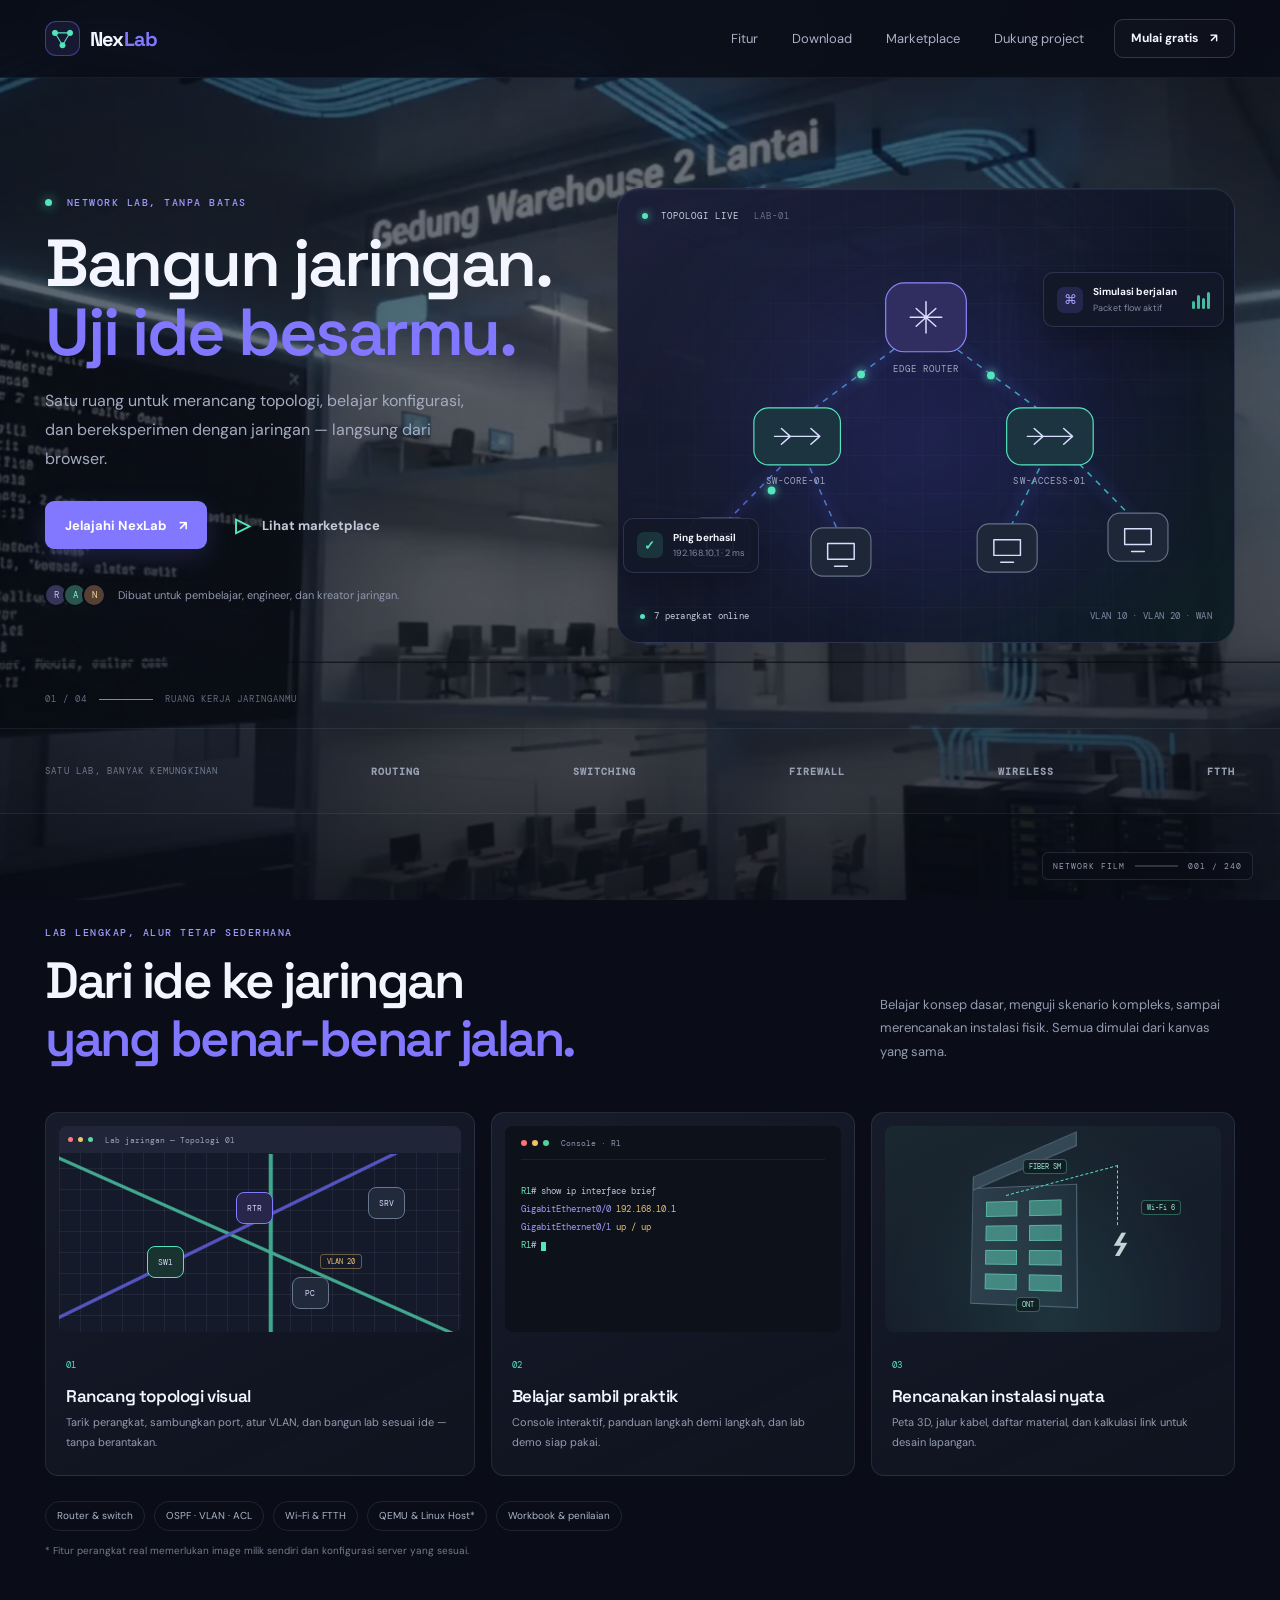
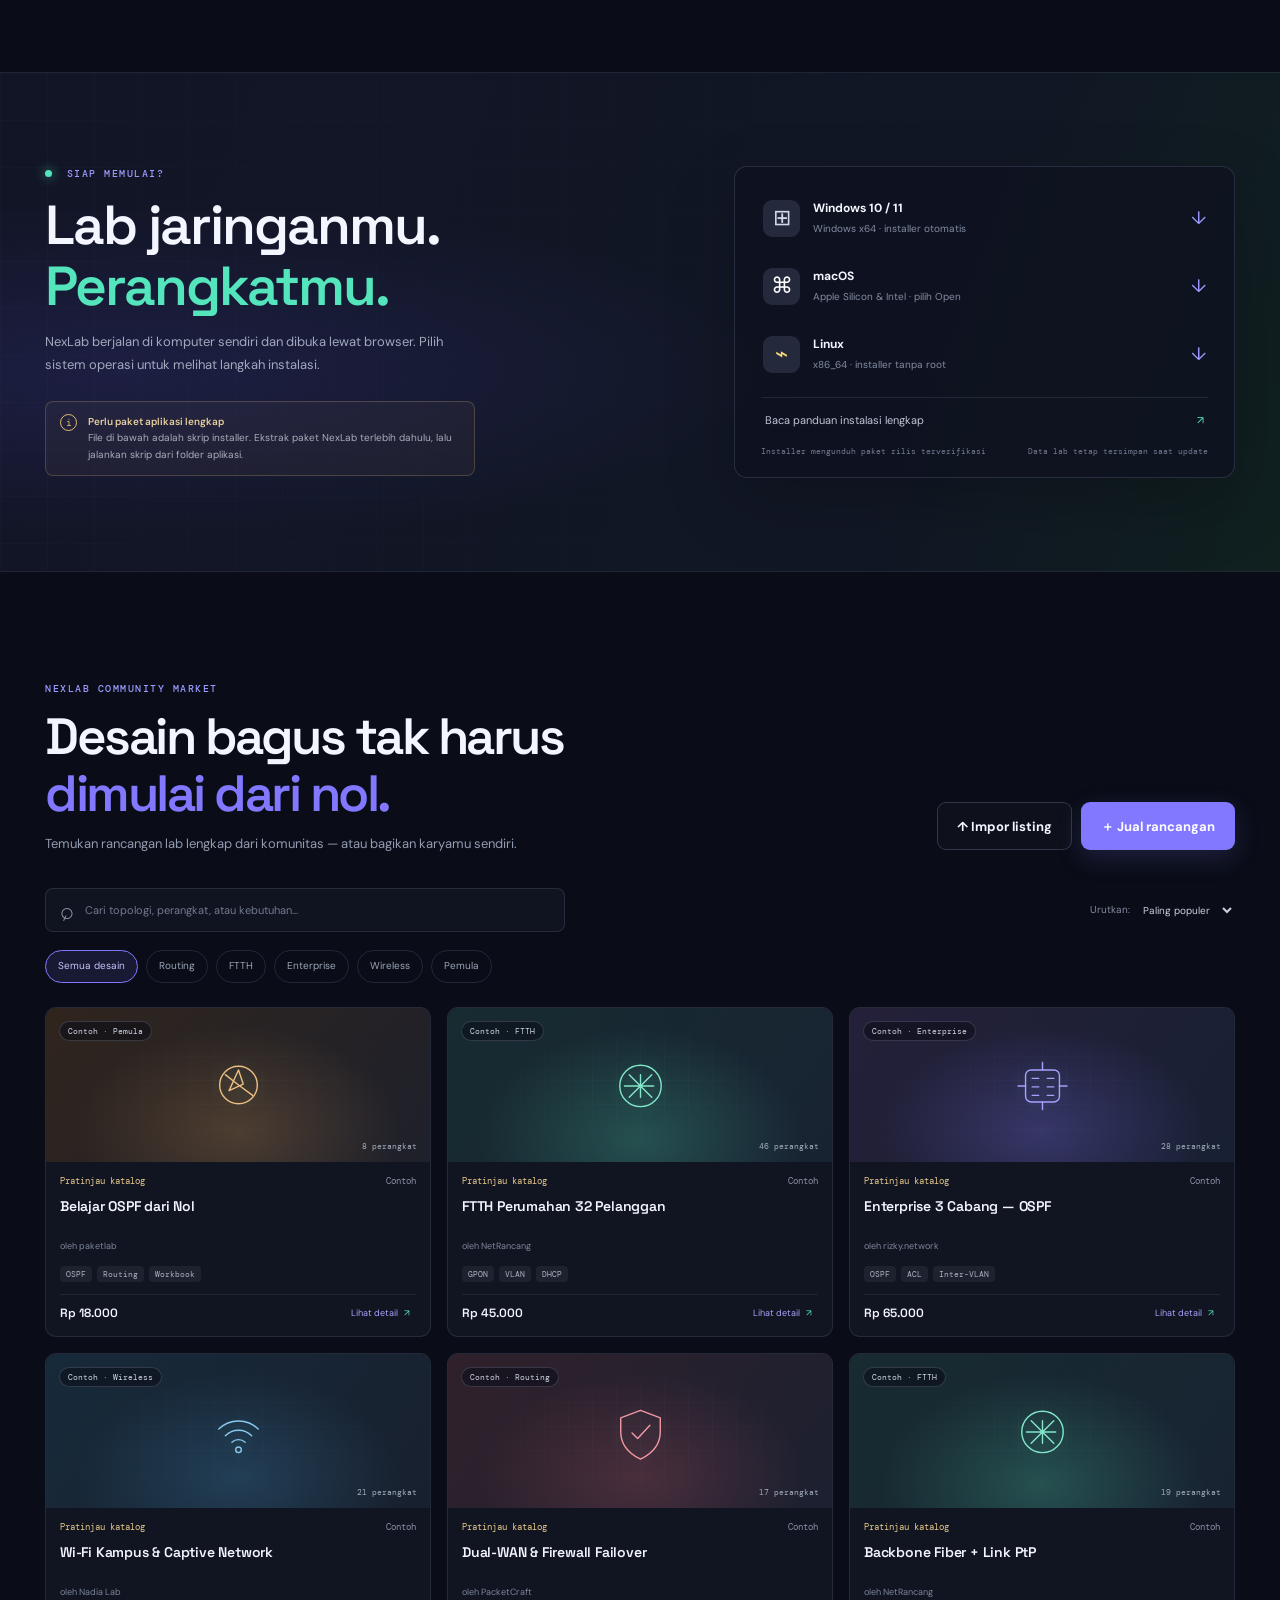
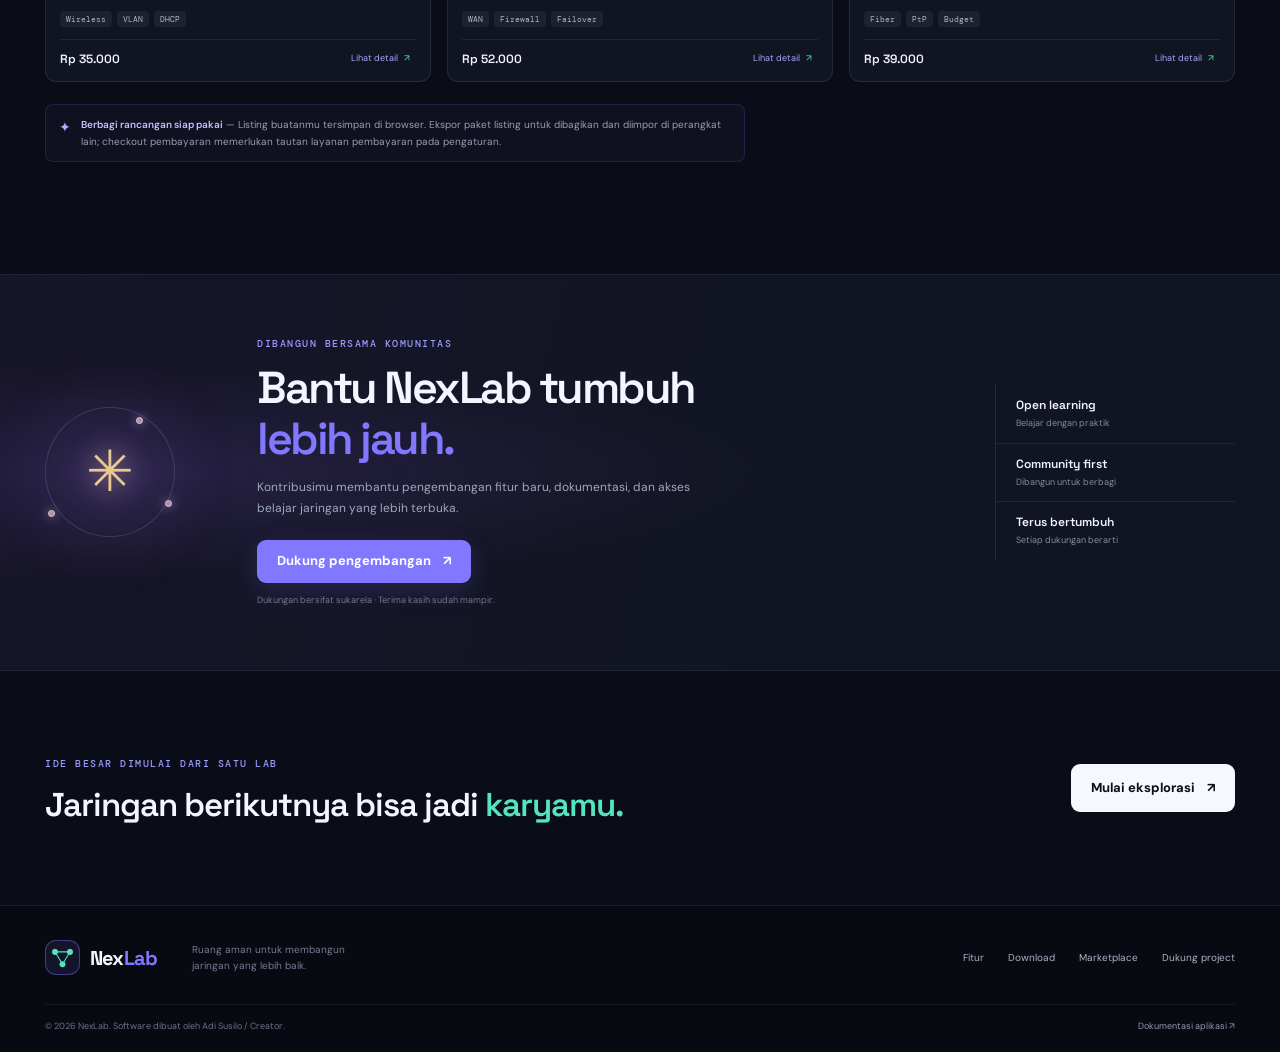
==== WebSite/index.html @ fd07cc20 "Add OS-specific installers and release workflows Co-authored-by: Copilot <223556219+Copilot@users.no" ====
<!doctype html>
<html lang="id">
<head>
  <meta charset="utf-8">
  <meta name="viewport" content="width=device-width, initial-scale=1">
  <meta name="theme-color" content="#0a0d17">
  <meta name="description" content="NexLab adalah lab jaringan interaktif untuk belajar, merancang topologi, dan menjalankan simulasi jaringan.">
  <meta name="author" content="Adi Susilo">
  <title>NexLab — Rancang. Simulasikan. Hubungkan.</title>
  <link rel="stylesheet" href="styles.css">
  <script src="config.js"></script>
  <script src="app.js" defer></script>
</head>
<body>
  <div class="cinematic-backdrop" aria-hidden="true">
    <img class="cinematic-frame is-current" src="bg/optimized/00001.webp" alt="" fetchpriority="high">
    <img class="cinematic-frame" alt="" loading="eager">
    <div class="cinematic-wash"></div>
  </div>
  <div class="cinematic-readout" aria-hidden="true"><span>NETWORK FILM</span><span class="cinematic-track"><i></i></span><span id="scene-counter">001 / 240</span></div>
  <header class="site-header">
    <a class="brand" href="#home" aria-label="NexLab beranda">
      <span class="brand-mark" aria-hidden="true"><svg viewBox="0 0 36 36"><path d="M8 10.5 28 10.5 18 27Z"/><circle cx="8" cy="10.5" r="3.5"/><circle cx="28" cy="10.5" r="3.5"/><circle cx="18" cy="27" r="3.5"/></svg></span>
      <span>Nex<span>Lab</span></span>
    </a>
    <button class="menu-toggle" type="button" aria-label="Buka navigasi" aria-expanded="false">☰</button>
    <nav class="main-nav" aria-label="Navigasi utama">
      <a href="#fitur">Fitur</a>
      <a href="#download">Download</a>
      <a href="#marketplace">Marketplace</a>
      <a href="#donasi">Dukung project</a>
    </nav>
    <a class="button button-small button-outline header-cta" href="#download">Mulai gratis <span aria-hidden="true">↗</span></a>
  </header>

  <main>
    <section class="hero section-wrap" id="home">
      <div class="hero-copy">
        <div class="eyebrow"><span class="status-dot"></span> NETWORK LAB, TANPA BATAS</div>
        <h1>Bangun jaringan.<br><span>Uji ide besarmu.</span></h1>
        <p class="hero-lede">Satu ruang untuk merancang topologi, belajar konfigurasi, dan bereksperimen dengan jaringan — langsung dari browser.</p>
        <div class="hero-actions">
          <a class="button button-primary" href="#download">Jelajahi NexLab <span aria-hidden="true">↗</span></a>
          <a class="button button-quiet" href="#marketplace"><span class="play-icon" aria-hidden="true">▷</span> Lihat marketplace</a>
        </div>
        <div class="hero-proof"><span class="avatar-stack"><i>R</i><i>A</i><i>N</i></span><span>Dibuat untuk pembelajar, engineer, dan kreator jaringan.</span></div>
      </div>
      <div class="hero-art" aria-label="Ilustrasi topologi jaringan NexLab">
        <div class="art-glow"></div>
        <div class="art-grid"></div>
        <div class="art-label"><span class="live-pulse"></span> TOPOLOGI LIVE <span>LAB-01</span></div>
        <svg class="network-art" viewBox="0 0 610 430" role="img" aria-label="Router terhubung ke switch dan beberapa perangkat">
          <defs>
            <linearGradient id="line" x1="0" x2="1"><stop stop-color="#6574ff"/><stop offset="1" stop-color="#37e6bd"/></linearGradient>
            <filter id="soft"><feGaussianBlur stdDeviation="7"/></filter>
          </defs>
          <path class="wire wire-glow" d="M292 118 174 205M318 119 431 202M174 235 95 315M182 242 219 325M431 232 387 321M444 232 520 309"/>
          <path class="wire" d="M292 118 174 205M318 119 431 202M174 235 95 315M182 242 219 325M431 232 387 321M444 232 520 309"/>
          <g class="node node-main" transform="translate(264 65)"><rect width="82" height="70" rx="19"/><path d="M25 35h32m-16-16v32m-10-25 20 18m0-18-20 18"/></g>
          <g class="node node-switch" transform="translate(130 192)"><rect width="88" height="58" rx="15"/><path d="M21 29h46m-39-8 9 8-9 8m30-16 9 8-9 8"/></g>
          <g class="node node-switch" transform="translate(387 192)"><rect width="88" height="58" rx="15"/><path d="M21 29h46m-39-8 9 8-9 8m30-16 9 8-9 8"/></g>
          <g class="node node-client" transform="translate(65 304)"><rect width="61" height="49" rx="12"/><path d="M17 16h27v16H17zm7 23h13"/></g>
          <g class="node node-client" transform="translate(188 314)"><rect width="61" height="49" rx="12"/><path d="M17 16h27v16H17zm7 23h13"/></g>
          <g class="node node-client" transform="translate(357 310)"><rect width="61" height="49" rx="12"/><path d="M17 16h27v16H17zm7 23h13"/></g>
          <g class="node node-client" transform="translate(490 299)"><rect width="61" height="49" rx="12"/><path d="M17 16h27v16H17zm7 23h13"/></g>
          <circle class="packet packet-a" cx="239" cy="158" r="4"/><circle class="packet packet-b" cx="371" cy="159" r="4"/><circle class="packet packet-c" cx="148" cy="276" r="4"/>
          <text x="305" y="156" text-anchor="middle" class="node-caption">EDGE ROUTER</text>
          <text x="173" y="269" text-anchor="middle" class="node-caption">SW-CORE-01</text>
          <text x="431" y="269" text-anchor="middle" class="node-caption">SW-ACCESS-01</text>
        </svg>
        <div class="art-bottom"><span><b class="green-dot"></b> 7 perangkat online</span><span>VLAN 10 · VLAN 20 · WAN</span></div>
        <div class="float-card float-card-top"><span class="float-icon">⌘</span><span><b>Simulasi berjalan</b><small>Packet flow aktif</small></span><span class="mini-bars"><i></i><i></i><i></i><i></i></span></div>
        <div class="float-card float-card-bottom"><span class="check-icon">✓</span><span><b>Ping berhasil</b><small>192.168.10.1 · 2 ms</small></span></div>
      </div>
      <div class="hero-footnote"><span>01 / 04</span><span class="footnote-line"></span><span>RUANG KERJA JARINGANMU</span></div>
    </section>

    <section class="trust-strip" aria-label="Kompatibilitas">
      <div class="section-wrap trust-inner"><span>SATU LAB, BANYAK KEMUNGKINAN</span><b>ROUTING</b><b>SWITCHING</b><b>FIREWALL</b><b>WIRELESS</b><b>FTTH</b></div>
    </section>

    <section class="features section-wrap section-pad" id="fitur">
      <div class="section-heading">
        <div><div class="eyebrow">LAB LENGKAP, ALUR TETAP SEDERHANA</div><h2>Dari ide ke jaringan<br><span>yang benar-benar jalan.</span></h2></div>
        <p>Belajar konsep dasar, menguji skenario kompleks, sampai merencanakan instalasi fisik. Semua dimulai dari kanvas yang sama.</p>
      </div>
      <div class="feature-grid">
        <article class="feature-card feature-card-large">
          <div class="feature-visual visual-canvas"><div class="canvas-toolbar"><i></i><i></i><i></i><span>Lab jaringan — Topologi 01</span></div><div class="canvas-lines"></div><div class="canvas-node cn-a">RTR</div><div class="canvas-node cn-b">SW1</div><div class="canvas-node cn-c">PC</div><div class="canvas-node cn-d">SRV</div><div class="canvas-note">VLAN 20</div></div>
          <div class="feature-copy"><span class="feature-number">01</span><h3>Rancang topologi visual</h3><p>Tarik perangkat, sambungkan port, atur VLAN, dan bangun lab sesuai ide — tanpa berantakan.</p></div>
        </article>
        <article class="feature-card">
          <div class="feature-visual visual-terminal"><div class="terminal-top"><span></span><span></span><span></span><b>Console · R1</b></div><code><i>R1</i># show ip interface brief<br><em>GigabitEthernet0/0</em> <strong>192.168.10.1</strong><br><em>GigabitEthernet0/1</em> <strong>up / up</strong><br><i>R1</i># <span class="cursor"></span></code></div>
          <div class="feature-copy"><span class="feature-number">02</span><h3>Belajar sambil praktik</h3><p>Console interaktif, panduan langkah demi langkah, dan lab demo siap pakai.</p></div>
        </article>
        <article class="feature-card">
          <div class="feature-visual visual-map"><div class="map-building"><i></i><i></i><i></i><i></i><i></i><i></i><i></i><i></i></div><div class="map-pole">⌁</div><div class="map-route"></div><span class="map-tag tag-fiber">FIBER SM</span><span class="map-tag tag-ap">Wi-Fi 6</span><span class="map-tag tag-ont">ONT</span></div>
          <div class="feature-copy"><span class="feature-number">03</span><h3>Rencanakan instalasi nyata</h3><p>Peta 3D, jalur kabel, daftar material, dan kalkulasi link untuk desain lapangan.</p></div>
        </article>
      </div>
      <div class="feature-tags"><span>Router &amp; switch</span><span>OSPF · VLAN · ACL</span><span>Wi-Fi &amp; FTTH</span><span>QEMU &amp; Linux Host*</span><span>Workbook &amp; penilaian</span></div>
      <p class="fine-print">* Fitur perangkat real memerlukan image milik sendiri dan konfigurasi server yang sesuai.</p>
    </section>

    <section class="download-section" id="download">
      <div class="section-wrap download-inner">
        <div class="download-copy"><div class="eyebrow"><span class="status-dot"></span> SIAP MEMULAI?</div><h2>Lab jaringanmu.<br><span>Perangkatmu.</span></h2><p>NexLab berjalan di komputer sendiri dan dibuka lewat browser. Pilih sistem operasi untuk melihat langkah instalasi.</p><div class="download-note"><span class="note-icon">i</span><span><b>Perlu paket aplikasi lengkap</b><br>File di bawah adalah skrip installer. Ekstrak paket NexLab terlebih dahulu, lalu jalankan skrip dari folder aplikasi.</span></div></div>
        <div class="download-options">
          <a class="download-option" data-download="windows" href="https://github.com/Mrx112/nexlab/releases/latest/download/NexLab-Setup-Windows.cmd"><span class="os-icon windows-icon">⊞</span><span class="os-text"><b>Windows 10 / 11</b><small>Windows x64 · installer otomatis</small></span><span class="download-arrow">↓</span></a>
          <a class="download-option" data-download="macos" href="https://github.com/Mrx112/nexlab/releases/latest/download/NexLab-Setup-macOS.command"><span class="os-icon apple-icon">⌘</span><span class="os-text"><b>macOS</b><small>Apple Silicon &amp; Intel · pilih Open</small></span><span class="download-arrow">↓</span></a>
          <a class="download-option" data-download="linux" href="https://github.com/Mrx112/nexlab/releases/latest/download/NexLab-Setup-Linux.sh"><span class="os-icon linux-icon">⌁</span><span class="os-text"><b>Linux</b><small>x86_64 · installer tanpa root</small></span><span class="download-arrow">↓</span></a>
          <a class="download-guide" href="../README.md" target="_blank" rel="noreferrer">Baca panduan instalasi lengkap <span>↗</span></a>
          <div class="download-meta"><span>Installer mengunduh paket rilis terverifikasi</span><span>Data lab tetap tersimpan saat update</span></div>
        </div>
      </div>
    </section>

    <section class="market-section section-wrap section-pad" id="marketplace">
      <div class="market-heading">
        <div><div class="eyebrow">NEXLAB COMMUNITY MARKET</div><h2>Desain bagus tak harus<br><span>dimulai dari nol.</span></h2><p>Temukan rancangan lab lengkap dari komunitas — atau bagikan karyamu sendiri.</p></div>
        <div class="market-actions"><button class="button button-outline" id="import-open" type="button">↑ Impor listing</button><button class="button button-primary" id="sell-open" type="button">＋ Jual rancangan</button><input id="import-listing" type="file" accept=".json,application/json" hidden></div>
      </div>
      <div class="market-tools">
        <label class="search-box"><span aria-hidden="true">⌕</span><input id="market-search" type="search" placeholder="Cari topologi, perangkat, atau kebutuhan..." aria-label="Cari rancangan"></label>
        <label class="sort-select"><span>Urutkan:</span><select id="market-sort" aria-label="Urutkan rancangan"><option value="popular">Paling populer</option><option value="price-low">Harga terendah</option><option value="price-high">Harga tertinggi</option><option value="newest">Terbaru</option></select></label>
      </div>
      <div class="category-list" role="group" aria-label="Filter kategori">
        <button class="category-chip active" data-category="Semua" type="button">Semua desain</button>
        <button class="category-chip" data-category="Routing" type="button">Routing</button>
        <button class="category-chip" data-category="FTTH" type="button">FTTH</button>
        <button class="category-chip" data-category="Enterprise" type="button">Enterprise</button>
        <button class="category-chip" data-category="Wireless" type="button">Wireless</button>
        <button class="category-chip" data-category="Pemula" type="button">Pemula</button>
      </div>
      <div class="market-grid" id="market-grid" aria-live="polite"></div>
      <div class="market-empty hidden" id="market-empty"><span>⌕</span><b>Belum ada rancangan yang cocok.</b><p>Coba kata kunci atau kategori lain.</p></div>
      <div class="market-disclaimer"><span>✦</span><span><b>Berbagi rancangan siap pakai</b> — Listing buatanmu tersimpan di browser. Ekspor paket listing untuk dibagikan dan diimpor di perangkat lain; checkout pembayaran memerlukan tautan layanan pembayaran pada pengaturan.</span></div>
    </section>

    <section class="donate-section" id="donasi">
      <div class="section-wrap donate-inner">
        <div class="donate-emblem" aria-hidden="true"><span>✳</span><i></i><i></i><i></i></div>
        <div class="donate-copy"><div class="eyebrow">DIBANGUN BERSAMA KOMUNITAS</div><h2>Bantu NexLab tumbuh<br><span>lebih jauh.</span></h2><p>Kontribusimu membantu pengembangan fitur baru, dokumentasi, dan akses belajar jaringan yang lebih terbuka.</p><button class="button button-primary" id="donate-button" type="button">Dukung pengembangan <span aria-hidden="true">↗</span></button><span class="donate-small">Dukungan bersifat sukarela · Terima kasih sudah mampir.</span></div>
        <div class="donate-stats"><div><b>Open learning</b><span>Belajar dengan praktik</span></div><div><b>Community first</b><span>Dibangun untuk berbagi</span></div><div><b>Terus bertumbuh</b><span>Setiap dukungan berarti</span></div></div>
      </div>
    </section>

    <section class="cta-strip section-wrap"><div><span class="eyebrow">IDE BESAR DIMULAI DARI SATU LAB</span><h2>Jaringan berikutnya bisa jadi <span>karyamu.</span></h2></div><a class="button button-light" href="#download">Mulai eksplorasi <span>↗</span></a></section>
  </main>

  <footer class="site-footer"><div class="section-wrap footer-main"><a class="brand" href="#home"><span class="brand-mark" aria-hidden="true"><svg viewBox="0 0 36 36"><path d="M8 10.5 28 10.5 18 27Z"/><circle cx="8" cy="10.5" r="3.5"/><circle cx="28" cy="10.5" r="3.5"/><circle cx="18" cy="27" r="3.5"/></svg></span><span>Nex<span>Lab</span></span></a><p>Ruang aman untuk membangun<br>jaringan yang lebih baik.</p><div class="footer-links"><a href="#fitur">Fitur</a><a href="#download">Download</a><a href="#marketplace">Marketplace</a><a href="#donasi">Dukung project</a></div></div><div class="section-wrap footer-bottom"><span>© <span id="year"></span> NexLab. Software dibuat oleh Adi Susilo / Creator.</span><a href="../README.md" target="_blank" rel="noreferrer">Dokumentasi aplikasi ↗</a></div></footer>

  <dialog class="detail-dialog" id="detail-dialog" aria-labelledby="detail-title"></dialog>
  <dialog class="sell-dialog" id="sell-dialog" aria-labelledby="sell-title">
    <form id="sell-form">
      <div class="dialog-heading"><div><div class="eyebrow">KREATOR MARKETPLACE</div><h2 id="sell-title">Bagikan rancanganmu.</h2></div><button class="dialog-close" type="button" data-close-dialog aria-label="Tutup">×</button></div>
      <p class="dialog-intro">Tambahkan berkas lab .nexlab.json, lalu simpan listing. Listing dan lampirannya tersimpan di browser ini, dan bisa dibagikan lewat tombol ekspor.</p>
      <label class="form-field">Nama rancangan<input name="title" required maxlength="70" placeholder="Contoh: Enterprise 3 cabang dengan OSPF"></label>
      <div class="form-row"><label class="form-field">Kategori<select name="category"><option>Routing</option><option>FTTH</option><option>Enterprise</option><option>Wireless</option><option>Pemula</option></select></label><label class="form-field">Harga (Rp)<input name="price" type="number" min="0" step="1000" value="25000" required></label></div>
      <label class="form-field">Deskripsi singkat<textarea name="description" rows="3" maxlength="220" required placeholder="Apa yang dipelajari dari rancangan ini?"></textarea></label>
      <label class="form-field">File rancangan .nexlab.json<input name="design" type="file" accept=".json,application/json" required></label>
      <div class="form-message" id="sell-message" role="status"></div>
      <div class="dialog-actions"><button class="button button-quiet" type="button" data-close-dialog>Batal</button><button class="button button-primary" type="submit">Simpan pratinjau</button></div>
    </form>
  </dialog>
  <div class="toast" id="toast" role="status" aria-live="polite"></div>
</body>
</html>
---- WebSite/styles.css ----
@import url('https://fonts.googleapis.com/css2?family=DM+Mono:wght@400;500&family=DM+Sans:wght@400;500;600;700&family=Space+Grotesk:wght@400;500;600;700&display=swap');

:root {
  color-scheme: dark;
  --bg: #0a0d17;
  --surface: #111522;
  --surface-raised: #171c2b;
  --text: #f3f5ff;
  --muted: #939bb1;
  --subtle: #69728a;
  --line: rgba(195, 205, 255, .11);
  --violet: #8178ff;
  --mint: #55e5bd;
  --font: 'DM Sans', 'Segoe UI', sans-serif;
  --display: 'Space Grotesk', 'Segoe UI', sans-serif;
  --mono: 'DM Mono', Consolas, monospace;
}

* { box-sizing: border-box; }
html { scroll-behavior: smooth; scroll-padding-top: 85px; }
body { margin: 0; min-width: 320px; background: var(--bg); color: var(--text); font-family: var(--font); font-size: 15px; line-height: 1.65; -webkit-font-smoothing: antialiased; }
button, input, select, textarea { font: inherit; }
button, a { -webkit-tap-highlight-color: transparent; }
a { color: inherit; text-decoration: none; }
button { color: inherit; }
.hidden { display: none !important; }
.cinematic-backdrop { position: fixed; z-index: 0; inset: 0; overflow: hidden; pointer-events: none; background: var(--bg); }
.cinematic-frame { position: absolute; inset: -5%; width: 110%; height: 110%; object-fit: cover; object-position: center; filter: saturate(.9) brightness(.82); opacity: 0; transform: scale(1.035); transition: opacity .55s ease, transform 2.2s ease; }
.cinematic-frame.is-current { opacity: .72; transform: translate3d(0,var(--scene-y,0),0) scale(var(--scene-zoom,1.085)); }
.cinematic-wash { position: absolute; inset: 0; background: linear-gradient(180deg,rgba(8,10,19,.32),rgba(8,10,19,.12) 35%,rgba(8,10,19,.33) 75%,rgba(8,10,19,.74)),linear-gradient(90deg,rgba(8,10,19,.21),transparent 58%,rgba(8,10,19,.1)); }
body > main, body > footer { position: relative; z-index: 1; }
.cinematic-readout { position: fixed; z-index: 22; right: 27px; bottom: 20px; display: flex; align-items: center; gap: 10px; padding: 8px 10px; border: 1px solid rgba(208,215,255,.13); border-radius: 6px; background: rgba(11,14,24,.55); color: rgba(212,218,237,.7); font: 8px var(--mono); letter-spacing: 1px; pointer-events: none; backdrop-filter: blur(8px); }
.cinematic-track { width: 43px; height: 2px; overflow: hidden; background: rgba(212,218,237,.2); }
.cinematic-track i { display: block; width: 0; height: 100%; background: var(--mint); transition: width .2s linear; }
.section-wrap { width: min(1190px, calc(100% - 64px)); margin-inline: auto; }
.section-pad { padding-block: 112px; }
.site-header { height: 78px; padding-inline: max(32px, calc((100% - 1190px) / 2)); display: flex; align-items: center; justify-content: space-between; gap: 30px; border-bottom: 1px solid rgba(195,205,255,.07); position: sticky; top: 0; z-index: 20; background: rgba(10,13,23,.88); backdrop-filter: blur(18px); }
.brand { display: inline-flex; align-items: center; gap: 10px; font: 700 20px var(--display); letter-spacing: -.8px; flex: 0 0 auto; }
.brand > span:last-child > span { color: var(--violet); }
.brand-mark { width: 35px; height: 35px; display: grid; place-items: center; border: 1px solid rgba(129,120,255,.4); border-radius: 11px; background: rgba(129,120,255,.1); }
.brand-mark svg { width: 27px; height: 27px; fill: var(--mint); stroke: var(--mint); stroke-width: 1.2; }
.brand-mark svg path { fill: none; stroke: var(--mint); stroke-width: 1.4; }
.main-nav { display: flex; align-items: center; gap: 34px; margin-left: auto; }
.main-nav a, .footer-links a { color: #aab1c5; font-size: 13px; transition: color .2s ease; }
.main-nav a:hover, .footer-links a:hover { color: var(--text); }
.button { border: 1px solid transparent; border-radius: 9px; display: inline-flex; align-items: center; justify-content: center; gap: 12px; min-height: 48px; padding: 0 19px; font-size: 13px; font-weight: 700; cursor: pointer; transition: transform .2s ease, background .2s ease, border-color .2s ease; }
.button:hover { transform: translateY(-2px); }
.button-primary { background: var(--violet); color: #fff; box-shadow: 0 8px 26px rgba(129,120,255,.18); }
.button-primary:hover { background: #928aff; }
.button-outline { border-color: rgba(192,200,255,.2); background: rgba(255,255,255,.02); }
.button-outline:hover { background: rgba(255,255,255,.07); border-color: rgba(192,200,255,.38); }
.button-small { min-height: 39px; padding-inline: 16px; font-size: 12px; }
.button-quiet { background: transparent; color: #c3c9d8; }
.button-quiet:hover { background: rgba(255,255,255,.06); }
.button-light { color: #0b0d17; background: #f6f7ff; }
.button-light:hover { background: #dfe1ff; }
.market-actions { display: flex; align-items: center; gap: 9px; flex: 0 0 auto; }
.menu-toggle { display: none; border: 1px solid var(--line); background: transparent; border-radius: 8px; width: 40px; height: 40px; font-size: 20px; }
.hero { position: relative; min-height: 650px; display: grid; grid-template-columns: .92fr 1.08fr; align-items: center; gap: 45px; padding-block: 80px 55px; }
.hero-copy { position: relative; z-index: 2; padding-bottom: 28px; }
.eyebrow { color: #9c9bff; font: 500 10px var(--mono); letter-spacing: 1.5px; }
.status-dot, .green-dot { display: inline-block; width: 7px; height: 7px; border-radius: 50%; background: var(--mint); margin-right: 7px; box-shadow: 0 0 11px rgba(85,229,189,.75); }
h1, h2, h3, p { margin-top: 0; }
h1, h2 { font-family: var(--display); letter-spacing: -2.5px; }
.hero h1 { margin: 20px 0 20px; font-size: clamp(46px, 5.2vw, 71px); line-height: 1.04; font-weight: 600; }
.hero h1 span, .section-heading h2 span, .market-heading h2 span, .donate-copy h2 span { color: var(--violet); }
.hero-lede { max-width: 430px; margin-bottom: 28px; color: #a5acc0; font-size: 16px; line-height: 1.8; }
.hero-actions { display: flex; align-items: center; flex-wrap: wrap; gap: 8px; }
.play-icon { color: var(--mint); font-size: 20px; }
.hero-proof { display: flex; gap: 12px; align-items: center; margin-top: 34px; color: #8f97ad; font-size: 11px; }
.avatar-stack { display: flex; padding-left: 4px; }
.avatar-stack i { display: grid; place-items: center; width: 24px; height: 24px; margin-left: -5px; border: 2px solid var(--bg); border-radius: 50%; background: #363457; color: #c4c0ff; font: normal 9px var(--mono); }
.avatar-stack i:nth-child(2) { background: #28564e; color: #8ff3d8; }
.avatar-stack i:nth-child(3) { background: #544133; color: #f9d198; }
.hero-art { min-height: 455px; overflow: hidden; position: relative; display: flex; align-items: center; justify-content: center; border: 1px solid rgba(173,180,255,.14); border-radius: 22px; background: linear-gradient(140deg, rgba(28,31,57,.95), rgba(15,21,34,.97) 64%, rgba(12,28,33,.93)); box-shadow: 0 40px 100px rgba(0,0,0,.24), inset 0 1px 0 rgba(255,255,255,.045); }
.art-glow { position: absolute; width: 350px; height: 300px; left: 23%; top: 23%; border-radius: 50%; background: rgba(88,86,255,.2); filter: blur(85px); }
.art-grid { position: absolute; inset: 0; opacity: .21; background-image: linear-gradient(rgba(147,154,200,.17) 1px, transparent 1px), linear-gradient(90deg, rgba(147,154,200,.17) 1px, transparent 1px); background-size: 38px 38px; mask-image: linear-gradient(110deg, transparent, #000 35%, #000 74%, transparent); }
.network-art { width: 100%; max-width: 600px; position: relative; z-index: 1; margin-top: 29px; overflow: visible; }
.wire { fill: none; stroke: url(#line); stroke-width: 1.5; stroke-dasharray: 6 6; opacity: .8; }
.wire-glow { stroke: #696eff; stroke-width: 7; opacity: .3; filter: url(#soft); }
.node rect { stroke-width: 1.2; }
.node-main rect { fill: #302d60; stroke: #8e87ff; }
.node-switch rect { fill: #1c3440; stroke: #55e5bd; }
.node-client rect { fill: #1d2738; stroke: #657187; }
.node path { fill: none; stroke: #d9deff; stroke-width: 1.5; stroke-linecap: round; stroke-linejoin: round; }
.node-caption { fill: #a1a8c0; font: 9px var(--mono); letter-spacing: 1.1px; }
.packet { fill: var(--mint); filter: drop-shadow(0 0 5px var(--mint)); }
.packet-a { animation: packet 3s linear infinite; }
.packet-b { animation: packet 3.8s linear infinite reverse; }
.packet-c { animation: packet 4.4s linear infinite; }
.art-label { position: absolute; top: 21px; left: 24px; z-index: 2; color: #cdd2e3; font: 9px var(--mono); letter-spacing: 1px; }
.art-label > span:last-child { margin-left: 9px; color: #69728a; }
.live-pulse { display: inline-block; width: 6px; height: 6px; margin-right: 7px; border-radius: 50%; background: var(--mint); box-shadow: 0 0 9px var(--mint); }
.art-bottom { position: absolute; z-index: 2; right: 22px; bottom: 20px; left: 22px; display: flex; justify-content: space-between; gap: 12px; color: #7e8ba0; font: 9px var(--mono); letter-spacing: .3px; }
.art-bottom > span:first-child { color: #c3ccda; }
.green-dot { width: 5px; height: 5px; margin-right: 4px; }
.float-card { position: absolute; z-index: 3; display: flex; align-items: center; gap: 10px; padding: 11px 13px; border: 1px solid rgba(180,190,255,.16); border-radius: 10px; background: rgba(20,25,42,.95); box-shadow: 0 12px 30px rgba(0,0,0,.25); }
.float-card b, .float-card small { display: block; }
.float-card b { font-size: 10px; }
.float-card small { color: #818ba1; font-size: 9px; }
.float-card-top { top: 83px; right: 10px; }
.float-card-bottom { bottom: 69px; left: 5px; }
.float-icon, .check-icon { display: grid; place-items: center; width: 26px; height: 26px; border-radius: 7px; background: rgba(129,120,255,.16); color: #aaa5ff; font: 13px var(--mono); }
.check-icon { background: rgba(85,229,189,.13); color: var(--mint); font-weight: 700; }
.mini-bars { display: flex; gap: 2px; align-items: end; height: 18px; margin-left: 5px; }
.mini-bars i { width: 3px; height: 8px; border-radius: 2px; background: var(--mint); opacity: .8; }
.mini-bars i:nth-child(2) { height: 14px; }.mini-bars i:nth-child(3) { height: 11px; }.mini-bars i:nth-child(4) { height: 17px; }
.hero-footnote { position: absolute; bottom: 23px; left: 0; display: flex; align-items: center; gap: 12px; color: #636b80; font: 9px var(--mono); letter-spacing: 1px; }
.footnote-line { display: inline-block; width: 54px; height: 1px; background: var(--violet); }
.trust-strip { border-block: 1px solid rgba(195,205,255,.08); background: rgba(255,255,255,.013); }
.trust-inner { min-height: 84px; display: flex; justify-content: space-between; align-items: center; gap: 25px; }
.trust-inner > span { color: #727b91; font: 9px var(--mono); letter-spacing: 1.2px; }
.trust-inner b { color: #9aa2b6; font: 600 10px var(--mono); letter-spacing: 1px; }
.section-heading { display: flex; align-items: end; justify-content: space-between; gap: 50px; margin-bottom: 45px; }
.section-heading h2, .market-heading h2, .donate-copy h2 { margin: 13px 0 0; font-size: clamp(35px, 4vw, 51px); line-height: 1.13; font-weight: 600; }
.section-heading > p { max-width: 355px; margin: 0 0 4px; color: var(--muted); font-size: 13px; line-height: 1.8; }
.feature-grid { display: grid; grid-template-columns: 1.18fr 1fr 1fr; gap: 16px; }
.feature-card { overflow: hidden; border: 1px solid var(--line); border-radius: 13px; background: linear-gradient(155deg, rgba(24,29,44,.95), rgba(16,20,32,.92)); transition: transform .2s ease, border-color .2s ease; }
.feature-card:hover { transform: translateY(-4px); border-color: rgba(129,120,255,.36); }
.feature-visual { position: relative; height: 206px; margin: 13px 13px 0; overflow: hidden; border-radius: 8px; }
.visual-canvas { background: #141a29; background-image: linear-gradient(rgba(143,151,192,.1) 1px, transparent 1px), linear-gradient(90deg, rgba(143,151,192,.1) 1px, transparent 1px); background-size: 21px 21px; }
.canvas-toolbar { position: absolute; inset: 0 0 auto; height: 27px; display: flex; align-items: center; gap: 5px; padding: 0 9px; background: #202638; color: #9ba4b9; font: 8px var(--mono); }
.canvas-toolbar i { width: 5px; height: 5px; border-radius: 50%; background: #fb797c; }.canvas-toolbar i:nth-child(2) { background: #e9c769; }.canvas-toolbar i:nth-child(3) { background: #5cd4a6; }
.canvas-toolbar span { margin-left: 7px; }
.canvas-lines { position: absolute; inset: 28px 0 0; background: linear-gradient(154deg, transparent 43%, #716dff 43.4%, #716dff 44%, transparent 44.4%), linear-gradient(24deg, transparent 48%, #55e5bd 48.4%, #55e5bd 49%, transparent 49.4%), linear-gradient(90deg, transparent 52%, #55e5bd 52.4%, #55e5bd 53%, transparent 53.4%); opacity: .7; }
.canvas-node { position: absolute; display: grid; place-items: center; width: 37px; height: 32px; border: 1px solid #827cff; border-radius: 8px; background: #29264b; color: #d9d7ff; font: 8px var(--mono); }
.cn-a { top: 66px; left: 44%; }.cn-b { top: 120px; left: 22%; border-color: #55e5bd; background: #183330; }.cn-c { top: 151px; left: 58%; border-color: #68768e; background: #212a3b; }.cn-d { top: 61px; left: 77%; border-color: #68768e; background: #212a3b; }
.canvas-note { position: absolute; top: 128px; left: 65%; padding: 2px 6px; border: 1px solid rgba(239,192,109,.4); border-radius: 3px; color: #eec275; font: 7px var(--mono); }
.feature-copy { position: relative; padding: 19px 20px 22px; }
.feature-number { color: var(--mint); font: 9px var(--mono); }
.feature-copy h3 { margin: 9px 0 6px; font: 600 17px var(--display); letter-spacing: -.4px; }
.feature-copy p { margin: 0; color: #939bb0; font-size: 11px; line-height: 1.8; }
.visual-terminal { background: #0d111a; padding: 0 16px; }
.terminal-top { display: flex; align-items: center; gap: 5px; height: 34px; border-bottom: 1px solid rgba(255,255,255,.07); }
.terminal-top > span { width: 6px; height: 6px; border-radius: 50%; background: #ff7178; }.terminal-top > span:nth-child(2) { background: #efc267; }.terminal-top > span:nth-child(3) { background: #55d19e; }.terminal-top b { margin-left: 7px; color: #8c96ac; font: 8px var(--mono); }
.visual-terminal code { display: block; padding-top: 22px; color: #bac3d4; font: 9px/2 var(--mono); }
.visual-terminal code i { color: #6fe0b4; font-style: normal; }.visual-terminal code em { color: #a29aff; font-style: normal; }.visual-terminal code strong { color: #e3c078; font-weight: 400; }.cursor { display: inline-block; width: 5px; height: 9px; background: var(--mint); vertical-align: middle; animation: blink 1s steps(2) infinite; }
.visual-map { background: radial-gradient(ellipse at 50% 90%, rgba(63,147,131,.2), transparent 70%), linear-gradient(155deg, #1a2830, #151c2a 65%); }
.map-building { position: absolute; left: 25%; bottom: 27px; width: 107px; height: 120px; display: grid; grid-template-columns: 1fr 1fr; gap: 9px 12px; padding: 14px; transform: perspective(200px) rotateY(-8deg) rotateX(3deg); border: 1px solid rgba(158,183,204,.35); background: linear-gradient(90deg, rgba(116,142,163,.22), rgba(66,91,112,.16)); }
.map-building:before { content: ''; position: absolute; top: -13px; left: -1px; right: -1px; height: 13px; transform: skewY(-21deg); transform-origin: bottom left; background: #344755; border: 1px solid rgba(158,183,204,.32); }
.map-building i { background: rgba(99,222,193,.47); border: 1px solid rgba(133,248,213,.38); }
.map-pole { position: absolute; right: 25%; bottom: 48px; color: #c6d3d4; font-size: 48px; transform: rotate(90deg); }
.map-route { position: absolute; top: 54px; left: 36%; width: 112px; height: 60px; border-top: 1px dashed #55e5bd; border-right: 1px dashed #55e5bd; transform: skewY(-15deg); }
.map-tag { position: absolute; padding: 2px 5px; border: 1px solid rgba(111,225,199,.34); border-radius: 4px; background: rgba(16,31,35,.9); color: #a1e9d7; font: 7px var(--mono); }
.tag-fiber { top: 33px; left: 41%; }.tag-ap { top: 74px; right: 12%; }.tag-ont { bottom: 20px; left: 39%; }
.feature-tags { display: flex; flex-wrap: wrap; gap: 9px; margin-top: 25px; }
.feature-tags span { padding: 6px 11px; border: 1px solid rgba(190,199,255,.12); border-radius: 30px; color: #abb3c6; font-size: 10px; }
.fine-print { margin: 12px 0 0; color: #717a8f; font-size: 10px; }
.download-section { position: relative; overflow: hidden; border-block: 1px solid rgba(195,205,255,.08); background: radial-gradient(ellipse at 10% 60%, rgba(75,70,190,.19), transparent 40%), linear-gradient(110deg,#121526,#111725 70%,#10201f); }
.download-section:after { content: ''; position: absolute; inset: 0; pointer-events: none; opacity: .12; background-image: linear-gradient(rgba(147,154,200,.2) 1px, transparent 1px), linear-gradient(90deg, rgba(147,154,200,.2) 1px, transparent 1px); background-size: 47px 47px; mask-image: linear-gradient(90deg,#000,transparent 90%); }
.download-inner { position: relative; z-index: 1; display: grid; grid-template-columns: 1fr .85fr; gap: 100px; align-items: center; padding-block: 93px; }
.download-copy h2 { margin: 15px 0 14px; font: 600 clamp(38px, 4.5vw, 55px)/1.1 var(--display); letter-spacing: -2px; }
.download-copy h2 span { color: var(--mint); }
.download-copy > p { max-width: 400px; margin-bottom: 24px; color: #a0a9bd; font-size: 13px; line-height: 1.8; }
.download-note { max-width: 430px; display: flex; gap: 11px; padding: 12px 14px; border: 1px solid rgba(255,211,129,.2); border-radius: 8px; background: rgba(255,211,129,.045); color: #a9adba; font-size: 10px; line-height: 1.65; }
.download-note b { color: #e7d09e; font-weight: 600; }
.note-icon { flex: 0 0 17px; display: grid; place-items: center; width: 17px; height: 17px; border: 1px solid #e3bd70; border-radius: 50%; color: #e3bd70; font: 10px var(--mono); }
.download-options { padding: 18px; border: 1px solid rgba(195,205,255,.14); border-radius: 13px; background: rgba(14,18,31,.75); box-shadow: 0 24px 70px rgba(0,0,0,.2); }
.download-option { min-height: 68px; display: flex; align-items: center; gap: 13px; padding: 10px; border-radius: 8px; transition: background .2s ease; }
.download-option:hover { background: rgba(255,255,255,.06); }
.os-icon { display: grid; place-items: center; width: 37px; height: 37px; border-radius: 9px; background: #242a3c; color: #d3d8ee; font-size: 22px; }
.apple-icon { color: #fff; }.linux-icon { color: #ffd879; }
.os-text { flex: 1; }.os-text b, .os-text small { display: block; }.os-text b { font-size: 12px; }.os-text small { margin-top: 2px; color: #838ca1; font-size: 10px; }
.download-arrow { color: #9d99ff; font-size: 18px; }
.download-guide { display: flex; justify-content: space-between; margin: 8px 8px 0; padding: 13px 4px 5px; border-top: 1px solid var(--line); color: #c0c6d7; font-size: 11px; }
.download-guide span { color: var(--mint); }
.download-meta { display: flex; justify-content: space-between; gap: 10px; padding: 12px 8px 3px; color: #737d92; font: 8px var(--mono); }
.market-section { padding-top: 110px; padding-bottom: 112px; }
.market-heading { display: flex; align-items: end; justify-content: space-between; gap: 30px; margin-bottom: 34px; }
.market-heading h2 { margin-bottom: 10px; }
.market-heading > div > p { margin: 0; color: var(--muted); font-size: 13px; }
.market-heading > .market-actions { margin-bottom: 4px; }
.market-tools { display: flex; align-items: center; justify-content: space-between; gap: 20px; }
.search-box { flex: 1; max-width: 520px; height: 44px; display: flex; align-items: center; gap: 10px; padding: 0 13px; border: 1px solid rgba(195,205,255,.13); border-radius: 8px; background: #101420; color: #8c95aa; }
.search-box > span { font-size: 24px; transform: rotate(-20deg); }
.search-box input { width: 100%; border: 0; outline: 0; background: transparent; color: var(--text); font-size: 11px; }
.search-box input::placeholder { color: #717a8f; }
.sort-select { display: flex; align-items: center; gap: 9px; color: #828ba0; font-size: 10px; }
.sort-select select { max-width: 155px; border: 0; outline: 0; background: var(--bg); color: #cbd0df; font-size: 10px; cursor: pointer; }
.category-list { display: flex; flex-wrap: wrap; gap: 8px; margin-block: 18px 24px; }
.category-chip { padding: 7px 12px; border: 1px solid rgba(190,199,255,.14); border-radius: 30px; background: transparent; color: #9ba4b8; font-size: 10px; cursor: pointer; transition: all .2s ease; }
.category-chip:hover { border-color: rgba(129,120,255,.55); color: var(--text); }
.category-chip.active { border-color: var(--violet); background: rgba(129,120,255,.12); color: #c7c3ff; }
.market-grid { display: grid; grid-template-columns: repeat(3, 1fr); gap: 16px; }
.design-card { overflow: hidden; border: 1px solid var(--line); border-radius: 11px; background: #111522; animation: rise .35s ease both; animation-delay: calc(var(--card-index,0) * 35ms); transition: transform .2s ease, border-color .2s ease; }
.design-card:hover { transform: translateY(-4px); border-color: rgba(129,120,255,.4); }
.design-art, .detail-art { position: relative; display: grid; place-items: center; height: 154px; overflow: hidden; }
.design-art:after, .detail-art:after { content: ''; position: absolute; inset: 0; opacity: .3; background-image: linear-gradient(rgba(175,183,224,.13) 1px, transparent 1px), linear-gradient(90deg, rgba(175,183,224,.13) 1px, transparent 1px); background-size: 24px 24px; mask-image: radial-gradient(ellipse,#000,transparent 80%); }
.art-fiber { background: radial-gradient(ellipse at 50% 85%, rgba(85,229,189,.22), transparent 60%), linear-gradient(130deg,#172b31,#182332); }
.art-enterprise { background: radial-gradient(ellipse at 50% 80%, rgba(129,120,255,.25), transparent 60%), linear-gradient(130deg,#242039,#182033); }
.art-wireless { background: radial-gradient(ellipse at 50% 80%, rgba(75,166,225,.2), transparent 60%), linear-gradient(130deg,#172a3a,#18202e); }
.art-routing { background: radial-gradient(ellipse at 50% 80%, rgba(233,169,94,.2), transparent 60%), linear-gradient(130deg,#30251d,#1e202b); }
.art-security { background: radial-gradient(ellipse at 50% 80%, rgba(235,104,121,.19), transparent 60%), linear-gradient(130deg,#30212b,#1c2030); }
.design-art svg, .detail-art svg { position: relative; z-index: 1; width: 105px; height: 96px; fill: none; stroke: #83e6ca; stroke-width: 1.5; stroke-linecap: round; stroke-linejoin: round; filter: drop-shadow(0 0 9px rgba(85,229,189,.18)); }
.art-enterprise svg { stroke: #a8a0ff; }.art-wireless svg { stroke: #8bc7ee; }.art-routing svg { stroke: #edbe82; }.art-security svg { stroke: #f298a3; }
.design-category { position: absolute; z-index: 2; top: 13px; left: 13px; padding: 4px 8px; border: 1px solid rgba(203,210,255,.18); border-radius: 30px; background: rgba(11,14,24,.57); color: #d0d5e5; font: 8px var(--mono); }
.design-devices { position: absolute; z-index: 2; right: 13px; bottom: 11px; color: #a4afbd; font: 8px var(--mono); }
.design-content { padding: 13px 14px 14px; }
.design-meta { display: flex; justify-content: space-between; color: #8992a6; font: 9px var(--mono); }
.design-meta span:first-child { color: #e9cb8b; }
.design-content h3 { min-height: 42px; margin: 9px 0 1px; font: 600 14px/1.45 var(--display); letter-spacing: -.2px; }
.design-content > p { margin: 0; color: #7c869b; font-size: 9px; }
.design-tags { display: flex; flex-wrap: wrap; gap: 5px; margin-block: 12px; }
.design-tags span { padding: 3px 6px; border-radius: 4px; background: rgba(255,255,255,.055); color: #aab2c5; font: 8px var(--mono); }
.design-footer { display: flex; align-items: center; justify-content: space-between; gap: 8px; padding-top: 10px; border-top: 1px solid rgba(195,205,255,.09); }
.design-footer > b { font: 600 12px var(--display); }
.view-design { border: 0; background: none; color: #aaa5ff; font-size: 9px; cursor: pointer; }
.view-design:hover { color: #fff; }.view-design span { margin-left: 4px; color: var(--mint); }
.market-empty { padding: 40px 15px; text-align: center; color: var(--muted); }
.market-empty > span { display: block; font-size: 28px; }.market-empty b { color: var(--text); font: 500 16px var(--display); }.market-empty p { margin: 5px 0 0; font-size: 12px; }
.market-disclaimer { display: flex; gap: 10px; align-items: start; max-width: 700px; margin-top: 22px; padding: 11px 13px; border: 1px solid rgba(129,120,255,.17); border-radius: 8px; background: rgba(129,120,255,.045); color: #979fb2; font-size: 10px; line-height: 1.7; }
.market-disclaimer > span:first-child { color: #b2adff; font-size: 14px; }
.market-disclaimer b { color: #c5c2ff; font-weight: 600; }
.donate-section { border-block: 1px solid rgba(195,205,255,.08); background: radial-gradient(ellipse at 13% 50%, rgba(99,73,170,.2), transparent 38%), linear-gradient(105deg,#171529,#111522 66%); }
.donate-inner { display: grid; grid-template-columns: 170px 1fr 240px; align-items: center; gap: 42px; min-height: 385px; padding-block: 62px; }
.donate-emblem { width: 130px; height: 130px; position: relative; display: grid; place-items: center; border: 1px solid rgba(181,156,255,.24); border-radius: 50%; background: radial-gradient(circle, rgba(135,103,206,.24), rgba(83,69,137,.05) 67%, transparent 69%); box-shadow: 0 0 70px rgba(147,104,216,.14), inset 0 0 28px rgba(255,255,255,.04); }
.donate-emblem > span { color: #e9ca91; font-size: 57px; text-shadow: 0 0 24px rgba(238,199,131,.55); }
.donate-emblem i { position: absolute; width: 7px; height: 7px; border: 1px solid #e6ca94; border-radius: 50%; background: #a78cd0; box-shadow: 0 0 11px #a78cd0; }
.donate-emblem i:nth-of-type(1) { top: 9px; right: 31px; }.donate-emblem i:nth-of-type(2) { bottom: 19px; left: 2px; }.donate-emblem i:nth-of-type(3) { right: 2px; bottom: 29px; }
.donate-copy h2 { font-size: clamp(34px, 3.5vw, 45px); }
.donate-copy > p { max-width: 475px; margin: 12px 0 20px; color: #a0a7ba; font-size: 12px; line-height: 1.8; }
.donate-copy .button { min-height: 43px; }
.donate-small { display: block; margin-top: 10px; color: #71798c; font-size: 9px; }
.donate-stats { display: grid; gap: 0; border-left: 1px solid rgba(195,205,255,.12); }
.donate-stats > div { padding: 12px 0 12px 20px; border-bottom: 1px solid rgba(195,205,255,.09); }
.donate-stats > div:last-child { border-bottom: 0; }
.donate-stats b, .donate-stats span { display: block; }.donate-stats b { font: 600 12px var(--display); }.donate-stats span { margin-top: 3px; color: #838ca0; font-size: 9px; }
.cta-strip { display: flex; justify-content: space-between; align-items: center; gap: 25px; padding-block: 79px; }
.cta-strip h2 { margin: 10px 0 0; font: 600 clamp(23px, 3vw, 33px) var(--display); letter-spacing: -1px; }
.cta-strip h2 span { color: var(--mint); }
.cta-strip .button { flex: 0 0 auto; }
.site-footer { border-top: 1px solid rgba(195,205,255,.09); background: #080a12; }
.footer-main { display: flex; align-items: center; gap: 35px; padding-block: 34px 29px; }
.footer-main > p { margin: 0; color: #747d90; font-size: 10px; line-height: 1.6; }
.footer-links { display: flex; gap: 24px; margin-left: auto; }
.footer-links a { font-size: 10px; }
.footer-bottom { display: flex; justify-content: space-between; gap: 12px; padding-block: 14px 18px; border-top: 1px solid rgba(195,205,255,.07); color: #697286; font-size: 9px; }
.footer-bottom a { color: #9099ad; }.footer-bottom a:hover { color: var(--text); }
dialog { padding: 0; border: 1px solid rgba(195,205,255,.17); border-radius: 15px; background: #121725; color: var(--text); box-shadow: 0 30px 100px rgba(0,0,0,.65); }
dialog::backdrop { background: rgba(4,6,12,.76); backdrop-filter: blur(5px); }
.detail-dialog { width: min(490px, calc(100% - 28px)); max-height: min(90vh, 760px); overflow-y: auto; }
.detail-art { height: 190px; }.detail-art svg { width: 130px; height: 120px; }
.detail-art .dialog-close { position: absolute; z-index: 5; top: 12px; right: 12px; }
.detail-content { padding: 23px; }
.detail-content h2 { margin: 8px 0 4px; font: 600 25px/1.25 var(--display); letter-spacing: -.8px; }
.detail-author { margin: 0; color: #828ba0; font-size: 10px; }
.detail-description { margin: 18px 0; color: #a6aec1; font-size: 12px; line-height: 1.8; }
.detail-specs { display: flex; flex-wrap: wrap; gap: 7px; }
.detail-specs span { padding: 8px 9px; border: 1px solid var(--line); border-radius: 6px; color: #9ca5b9; font-size: 9px; }
.detail-specs b { color: #d9dded; font: 10px var(--mono); }
.detail-purchase { display: flex; align-items: center; justify-content: space-between; gap: 10px; margin-top: 20px; padding-top: 16px; border-top: 1px solid var(--line); }
.detail-purchase small, .detail-purchase b { display: block; }.detail-purchase small { color: #7f899e; font-size: 9px; }.detail-purchase b { margin-top: 2px; font: 600 16px var(--display); }
.detail-purchase .button { min-height: 40px; padding-inline: 12px; font-size: 10px; }
.export-listing { width: 100%; min-height: 40px; margin-top: 12px; font-size: 10px; }
.delete-listing { width: 100%; min-height: 38px; margin-top: 8px; border-color: rgba(245,126,139,.2); color: #e695a0; font-size: 10px; }
.delete-listing:hover { border-color: rgba(245,126,139,.52); background: rgba(245,126,139,.08); }
.button:disabled { cursor: not-allowed; opacity: .55; transform: none; }
.detail-disclaimer { margin: 12px 0 0; color: #768095; font-size: 9px; }
.sell-dialog { width: min(530px, calc(100% - 28px)); max-height: 90vh; overflow-y: auto; }
.sell-dialog form { padding: 24px; }
.dialog-heading { display: flex; align-items: start; justify-content: space-between; gap: 20px; }
.dialog-heading h2 { margin: 7px 0 0; font: 600 25px var(--display); letter-spacing: -.8px; }
.dialog-close { display: grid; place-items: center; width: 32px; height: 32px; flex: 0 0 auto; border: 1px solid rgba(195,205,255,.16); border-radius: 8px; background: rgba(11,14,24,.7); color: #b9c0d0; font-size: 21px; cursor: pointer; }
.dialog-close:hover { background: rgba(255,255,255,.1); }
.dialog-intro { margin: 10px 0 17px; color: #959eb2; font-size: 11px; line-height: 1.7; }
.form-field { display: grid; gap: 6px; margin-bottom: 13px; color: #c4cadd; font-size: 10px; font-weight: 600; }
.form-field input, .form-field textarea, .form-field select { width: 100%; min-height: 39px; padding: 9px 11px; border: 1px solid rgba(195,205,255,.14); border-radius: 7px; outline: 0; background: #0d111c; color: #e9ebf5; font-size: 11px; font-weight: 400; }
.form-field textarea { resize: vertical; }.form-field input:focus, .form-field textarea:focus, .form-field select:focus { border-color: var(--violet); }
.form-field input[type=file] { min-height: auto; padding: 8px; color: #929cb1; }
.form-row { display: grid; grid-template-columns: 1fr 1fr; gap: 12px; }
.optional { color: #737d92; font-weight: 400; }
.form-message { min-height: 17px; color: #ffb9aa; font-size: 10px; }
.dialog-actions { display: flex; justify-content: end; gap: 8px; padding-top: 8px; }
.dialog-actions .button { min-height: 41px; font-size: 11px; }
.toast { position: fixed; z-index: 30; right: 24px; bottom: 24px; max-width: min(420px, calc(100% - 32px)); padding: 13px 16px; border: 1px solid rgba(129,120,255,.34); border-radius: 9px; background: #20243a; color: #e5e6f4; font-size: 11px; line-height: 1.5; opacity: 0; pointer-events: none; transform: translateY(10px); transition: opacity .2s, transform .2s; box-shadow: 0 12px 35px rgba(0,0,0,.3); }
.toast.visible { opacity: 1; transform: translateY(0); }

@keyframes packet { 0% { transform: translate(-45px,-33px); opacity: 0; } 15% { opacity: 1; } 75% { opacity: 1; } 100% { transform: translate(50px,36px); opacity: 0; } }
@keyframes blink { to { opacity: 0; } }
@keyframes rise { from { opacity: 0; transform: translateY(8px); } to { opacity: 1; transform: translateY(0); } }

@media (max-width: 900px) {
  .main-nav { gap: 19px; }
  .hero { grid-template-columns: 1fr 1fr; gap: 20px; min-height: 570px; }
  .hero h1 { font-size: clamp(42px, 6vw, 58px); }
  .hero-art { min-height: 390px; }
  .float-card-top { right: 5px; }.float-card-bottom { left: 3px; }
  .download-inner { gap: 48px; }
  .feature-grid { grid-template-columns: 1fr 1fr; }.feature-card-large { grid-column: span 2; }.feature-card-large .feature-visual { height: 245px; }
  .market-actions { flex-wrap: wrap; }
  .donate-inner { grid-template-columns: 130px 1fr; gap: 25px; }.donate-emblem { width: 110px; height: 110px; }.donate-stats { grid-column: 2; display: flex; border-left: 0; border-top: 1px solid var(--line); }.donate-stats > div { flex: 1; padding: 12px 8px 0 0; border: 0; }
}
@media (max-width: 680px) {
  html { scroll-padding-top: 68px; }
  .section-wrap { width: min(100% - 36px, 500px); }
  .section-pad { padding-block: 77px; }
  .site-header { height: 64px; padding-inline: 18px; gap: 12px; }
  .brand { font-size: 18px; }.brand-mark { width: 32px; height: 32px; }
  .menu-toggle { display: grid; place-items: center; margin-left: auto; }
  .main-nav { position: absolute; top: 63px; left: 0; right: 0; display: none; align-items: stretch; gap: 0; padding: 8px 18px 15px; border-bottom: 1px solid var(--line); background: rgba(10,13,23,.98); }
  .main-nav.nav-open { display: flex; flex-direction: column; }
  .main-nav a { padding: 11px 3px; border-bottom: 1px solid rgba(195,205,255,.06); }
  .header-cta { min-height: 36px; padding-inline: 10px; font-size: 10px; }
  .hero { grid-template-columns: 1fr; gap: 32px; min-height: auto; padding-block: 68px 74px; }
  .hero-copy { padding: 0; }.hero h1 { margin-top: 17px; font-size: clamp(46px, 12vw, 61px); }
  .hero-lede { max-width: 420px; font-size: 14px; }
  .hero-art { min-height: 345px; border-radius: 15px; }.network-art { min-width: 440px; transform: scale(.89); }
  .float-card-top { top: 60px; right: 4px; }.float-card-bottom { bottom: 51px; left: 2px; }.float-card { padding: 8px 9px; }.art-bottom { bottom: 15px; font-size: 7px; }
  .hero-footnote { bottom: 25px; }
  .trust-inner { min-height: 80px; flex-wrap: wrap; justify-content: center; gap: 12px 21px; padding-block: 14px; }.trust-inner > span { flex-basis: 100%; text-align: center; }.trust-inner b { font-size: 8px; }
  .section-heading { display: block; margin-bottom: 27px; }.section-heading h2, .market-heading h2 { font-size: 38px; }.section-heading > p { margin-top: 14px; font-size: 12px; }
  .feature-grid { grid-template-columns: 1fr; gap: 13px; }.feature-card-large { grid-column: auto; }.feature-card-large .feature-visual, .feature-visual { height: 198px; }
  .feature-copy { padding: 15px 17px 18px; }.feature-copy h3 { font-size: 16px; }
  .feature-tags { gap: 7px; }.feature-tags span { font-size: 9px; }
  .download-inner { grid-template-columns: 1fr; gap: 27px; padding-block: 72px; }
  .download-copy h2 { font-size: 45px; }.download-options { padding: 13px; }
  .market-section { padding-block: 78px; }
  .market-heading { align-items: start; flex-direction: column; gap: 18px; margin-bottom: 23px; }.market-heading h2 { font-size: 37px; }.market-actions { width: 100%; }.market-actions .button { min-height: 43px; flex: 1; padding-inline: 11px; font-size: 11px; }
  .market-tools { align-items: stretch; flex-direction: column; gap: 12px; }.search-box { max-width: none; }.sort-select { justify-content: end; }
  .category-list { flex-wrap: nowrap; overflow-x: auto; margin-block: 14px 19px; padding-bottom: 4px; }.category-chip { flex: 0 0 auto; }
  .market-grid { grid-template-columns: 1fr 1fr; gap: 10px; }.design-art { height: 125px; }.design-art svg { width: 85px; }.design-category { top: 8px; left: 8px; }.design-devices { right: 8px; bottom: 8px; font-size: 7px; }
  .design-content { padding: 11px 10px; }.design-content h3 { min-height: 39px; font-size: 12px; }.design-content > p { font-size: 8px; }.design-meta { font-size: 8px; }.design-tags { gap: 4px; margin-block: 9px; }.design-tags span { font-size: 7px; }.design-footer > b { font-size: 10px; }.view-design { font-size: 8px; }
  .market-disclaimer { font-size: 9px; }
  .donate-inner { grid-template-columns: 1fr; gap: 19px; padding-block: 57px; }.donate-emblem { width: 85px; height: 85px; }.donate-emblem > span { font-size: 39px; }.donate-copy h2 { font-size: 38px; }.donate-stats { grid-column: auto; }
  .donate-stats > div { padding-right: 5px; }.donate-stats b { font-size: 10px; }.donate-stats span { font-size: 8px; }
  .cta-strip { align-items: start; flex-direction: column; padding-block: 55px; }.cta-strip h2 { font-size: 25px; }.cta-strip .button { min-height: 42px; }
  .footer-main { align-items: start; flex-wrap: wrap; gap: 15px 22px; padding-block: 25px; }.footer-main > p { font-size: 9px; }.footer-links { order: 3; width: 100%; flex-wrap: wrap; gap: 12px 18px; margin-left: 0; }
  .footer-bottom { align-items: start; flex-direction: column; font-size: 8px; }
  .detail-content { padding: 17px; }.detail-content h2 { font-size: 21px; }.detail-purchase { align-items: start; flex-direction: column; }.detail-purchase .button { width: 100%; }
  .sell-dialog form { padding: 18px; }.dialog-heading h2 { font-size: 21px; }.form-row { gap: 8px; }
}
@media (prefers-reduced-motion: reduce) {
  *, *::before, *::after { scroll-behavior: auto !important; animation-duration: .01ms !important; animation-iteration-count: 1 !important; transition-duration: .01ms !important; }
}
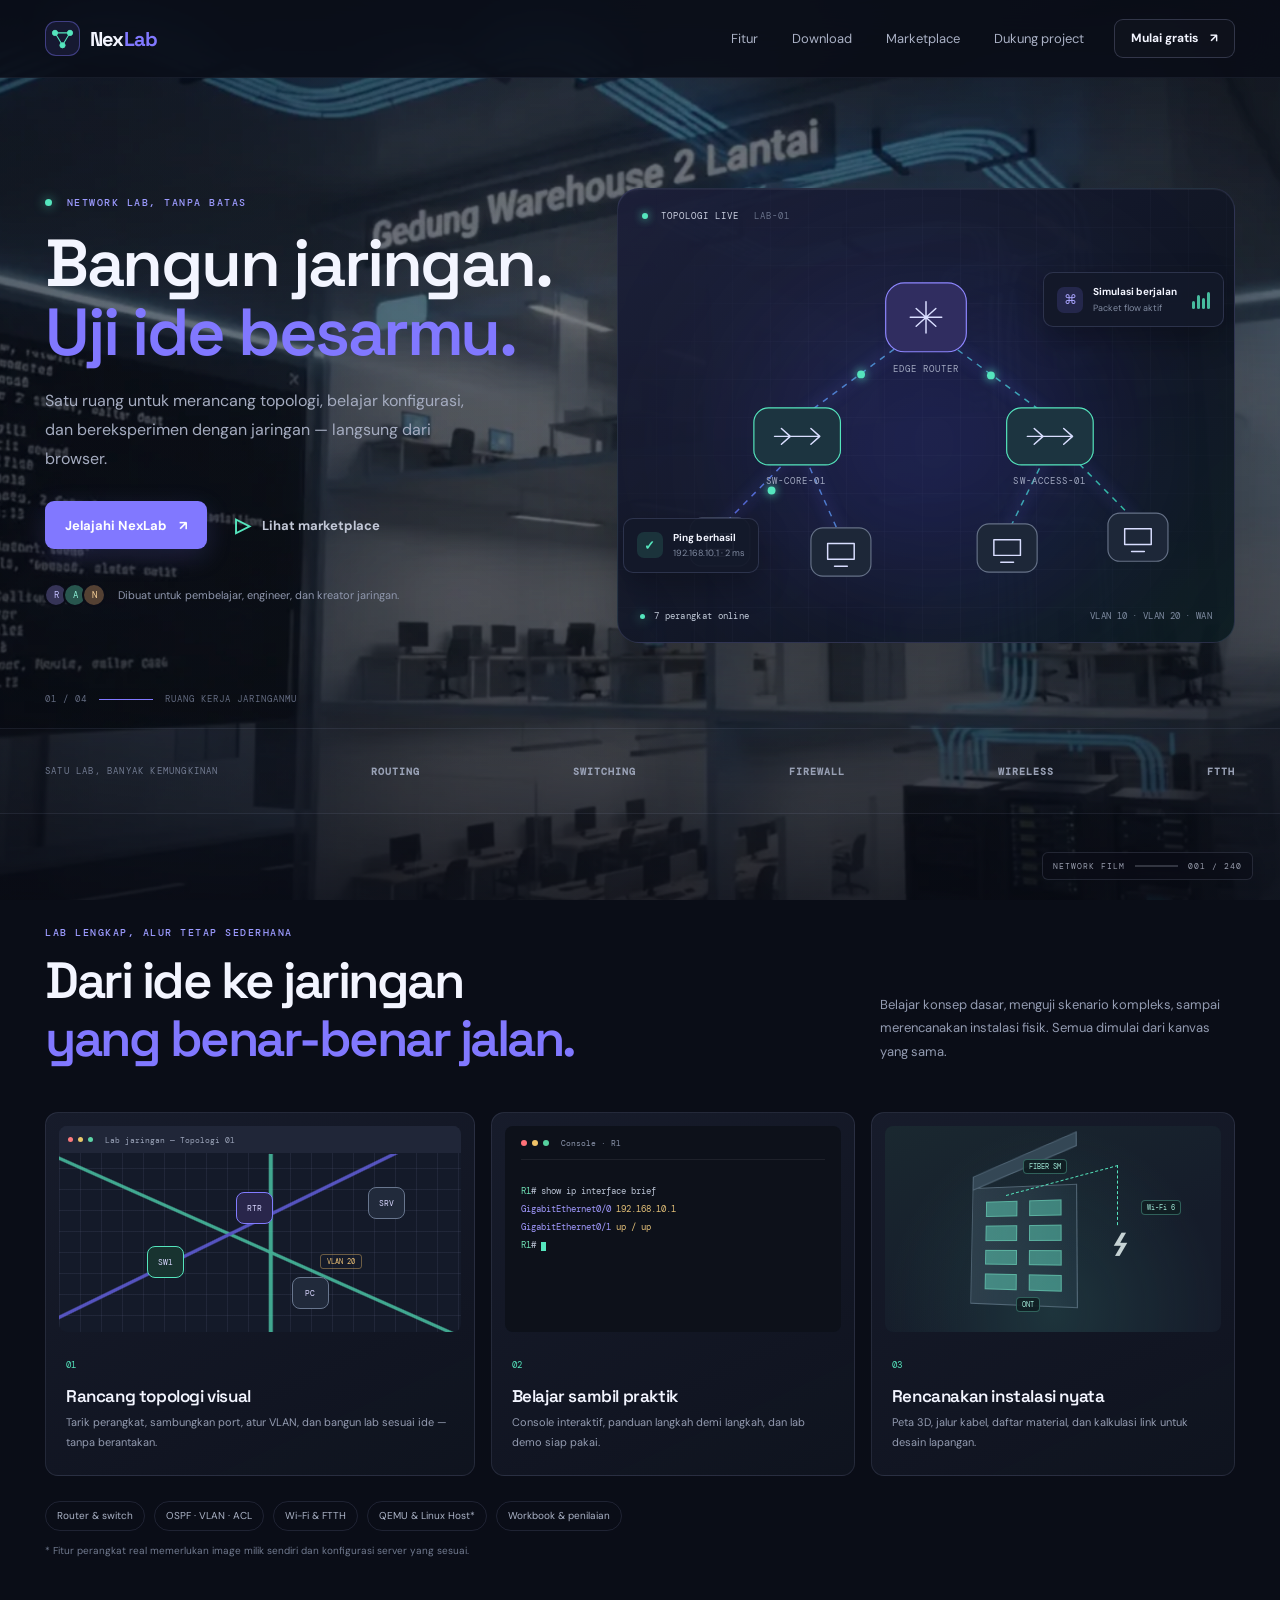
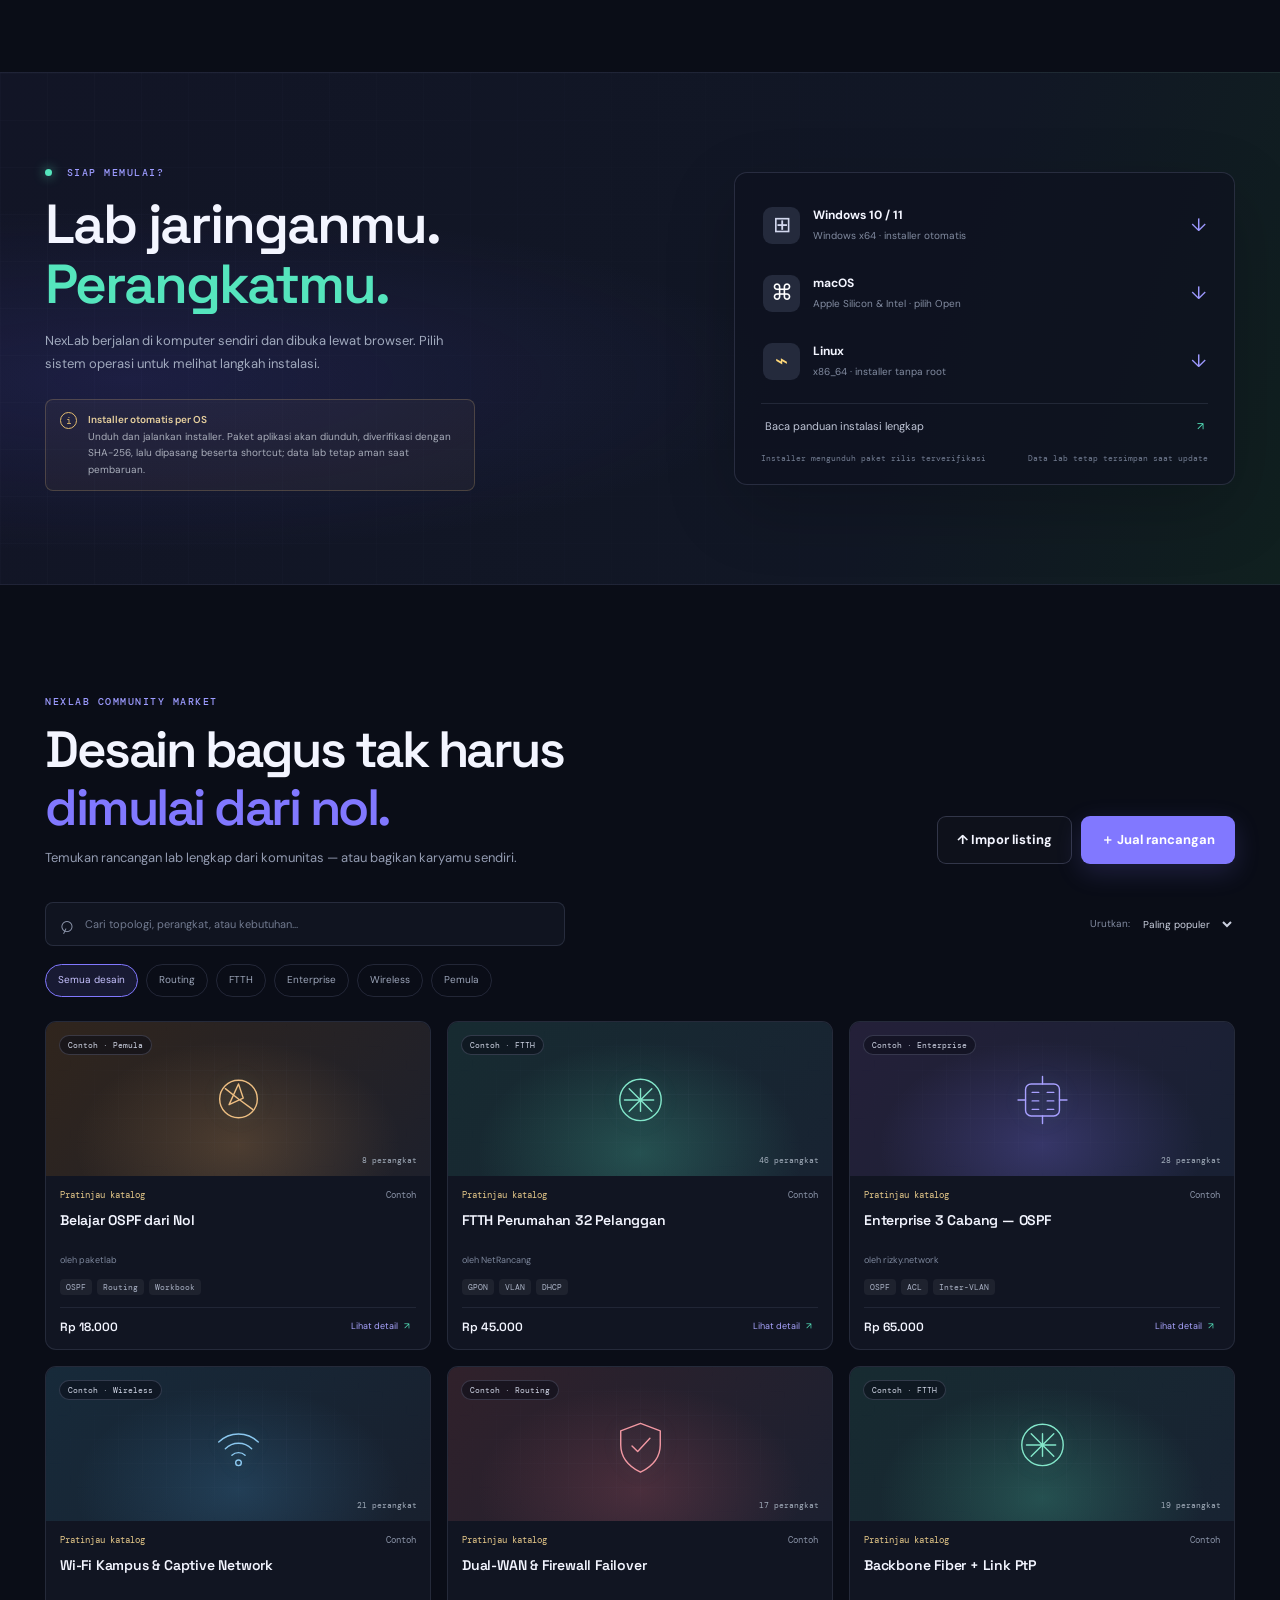
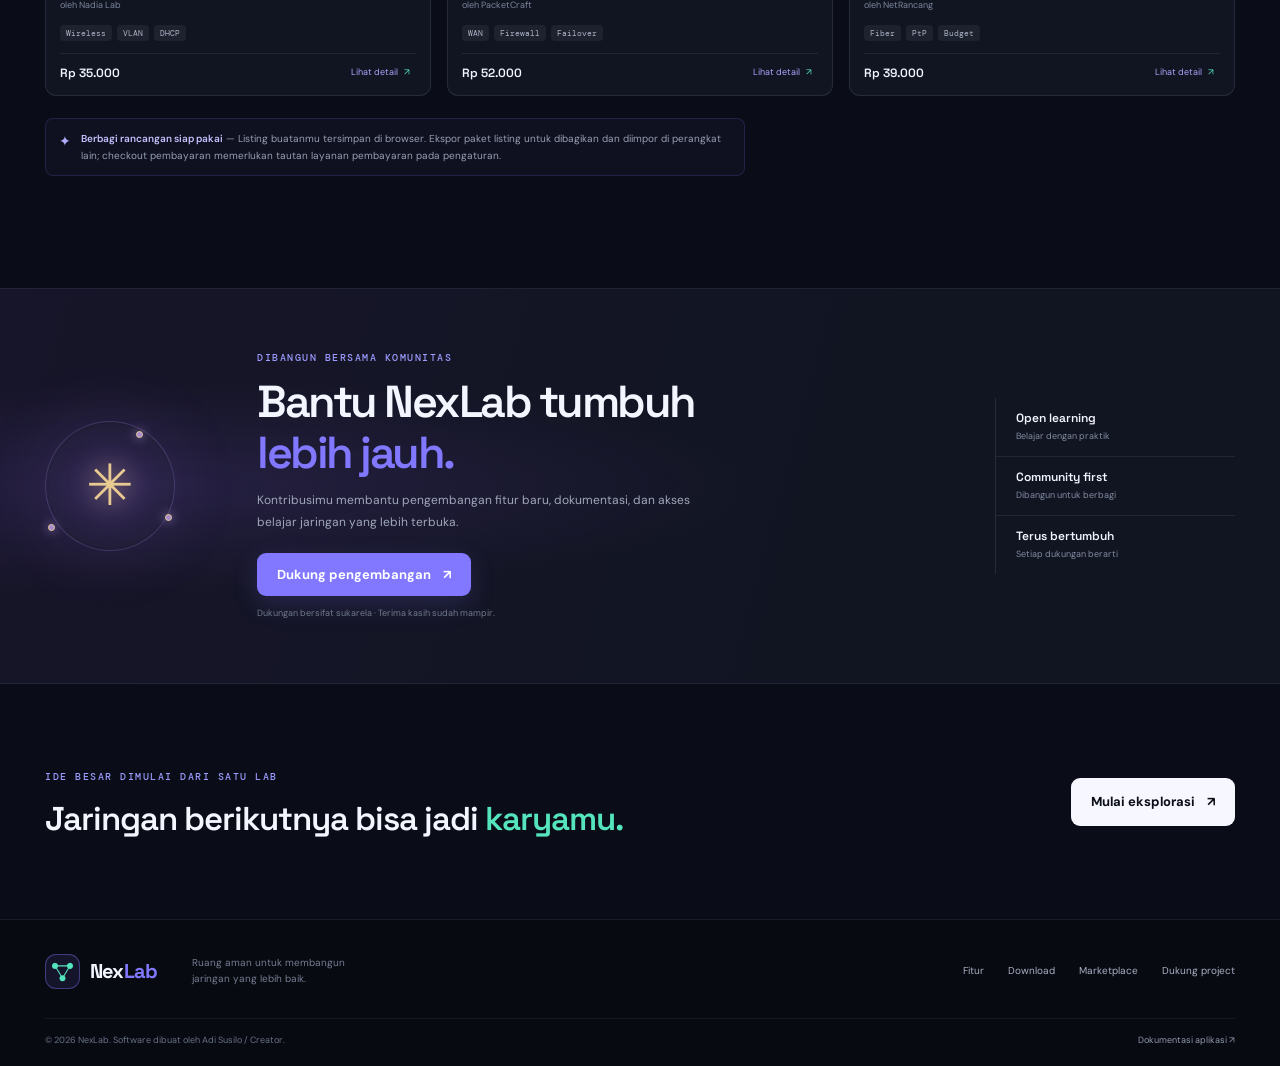
==== commit 932612ad: "Clarify automatic OS installer instructions Co-authored-by: Copilot <223556219+Copilot@users.noreply" ====
--- a/WebSite/index.html
+++ b/WebSite/index.html
@@ -104,7 +104,7 @@
 
     <section class="download-section" id="download">
       <div class="section-wrap download-inner">
-        <div class="download-copy"><div class="eyebrow"><span class="status-dot"></span> SIAP MEMULAI?</div><h2>Lab jaringanmu.<br><span>Perangkatmu.</span></h2><p>NexLab berjalan di komputer sendiri dan dibuka lewat browser. Pilih sistem operasi untuk melihat langkah instalasi.</p><div class="download-note"><span class="note-icon">i</span><span><b>Perlu paket aplikasi lengkap</b><br>File di bawah adalah skrip installer. Ekstrak paket NexLab terlebih dahulu, lalu jalankan skrip dari folder aplikasi.</span></div></div>
+        <div class="download-copy"><div class="eyebrow"><span class="status-dot"></span> SIAP MEMULAI?</div><h2>Lab jaringanmu.<br><span>Perangkatmu.</span></h2><p>NexLab berjalan di komputer sendiri dan dibuka lewat browser. Pilih sistem operasi untuk melihat langkah instalasi.</p><div class="download-note"><span class="note-icon">i</span><span><b>Installer otomatis per OS</b><br>Unduh dan jalankan installer. Paket aplikasi akan diunduh, diverifikasi dengan SHA-256, lalu dipasang beserta shortcut; data lab tetap aman saat pembaruan.</span></div></div>
         <div class="download-options">
           <a class="download-option" data-download="windows" href="https://github.com/Mrx112/nexlab/releases/latest/download/NexLab-Setup-Windows.cmd"><span class="os-icon windows-icon">⊞</span><span class="os-text"><b>Windows 10 / 11</b><small>Windows x64 · installer otomatis</small></span><span class="download-arrow">↓</span></a>
           <a class="download-option" data-download="macos" href="https://github.com/Mrx112/nexlab/releases/latest/download/NexLab-Setup-macOS.command"><span class="os-icon apple-icon">⌘</span><span class="os-text"><b>macOS</b><small>Apple Silicon &amp; Intel · pilih Open</small></span><span class="download-arrow">↓</span></a>
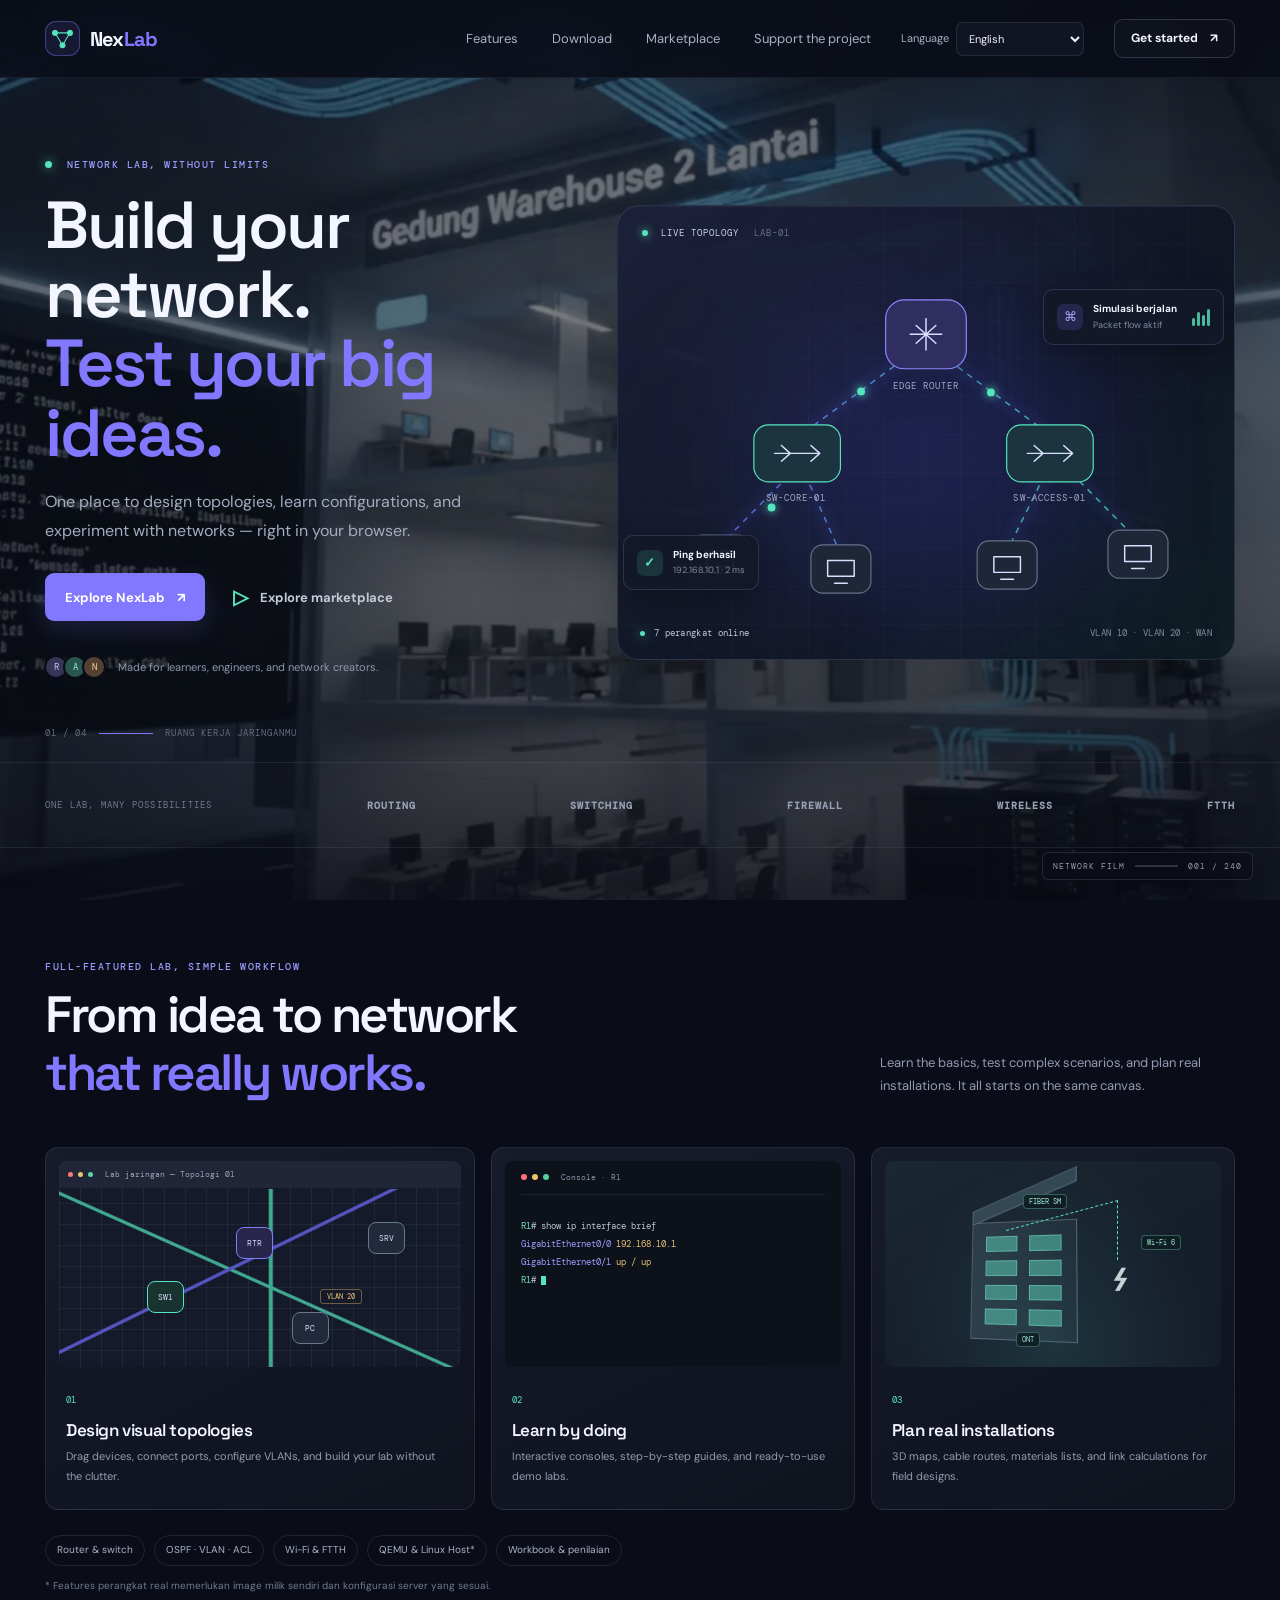
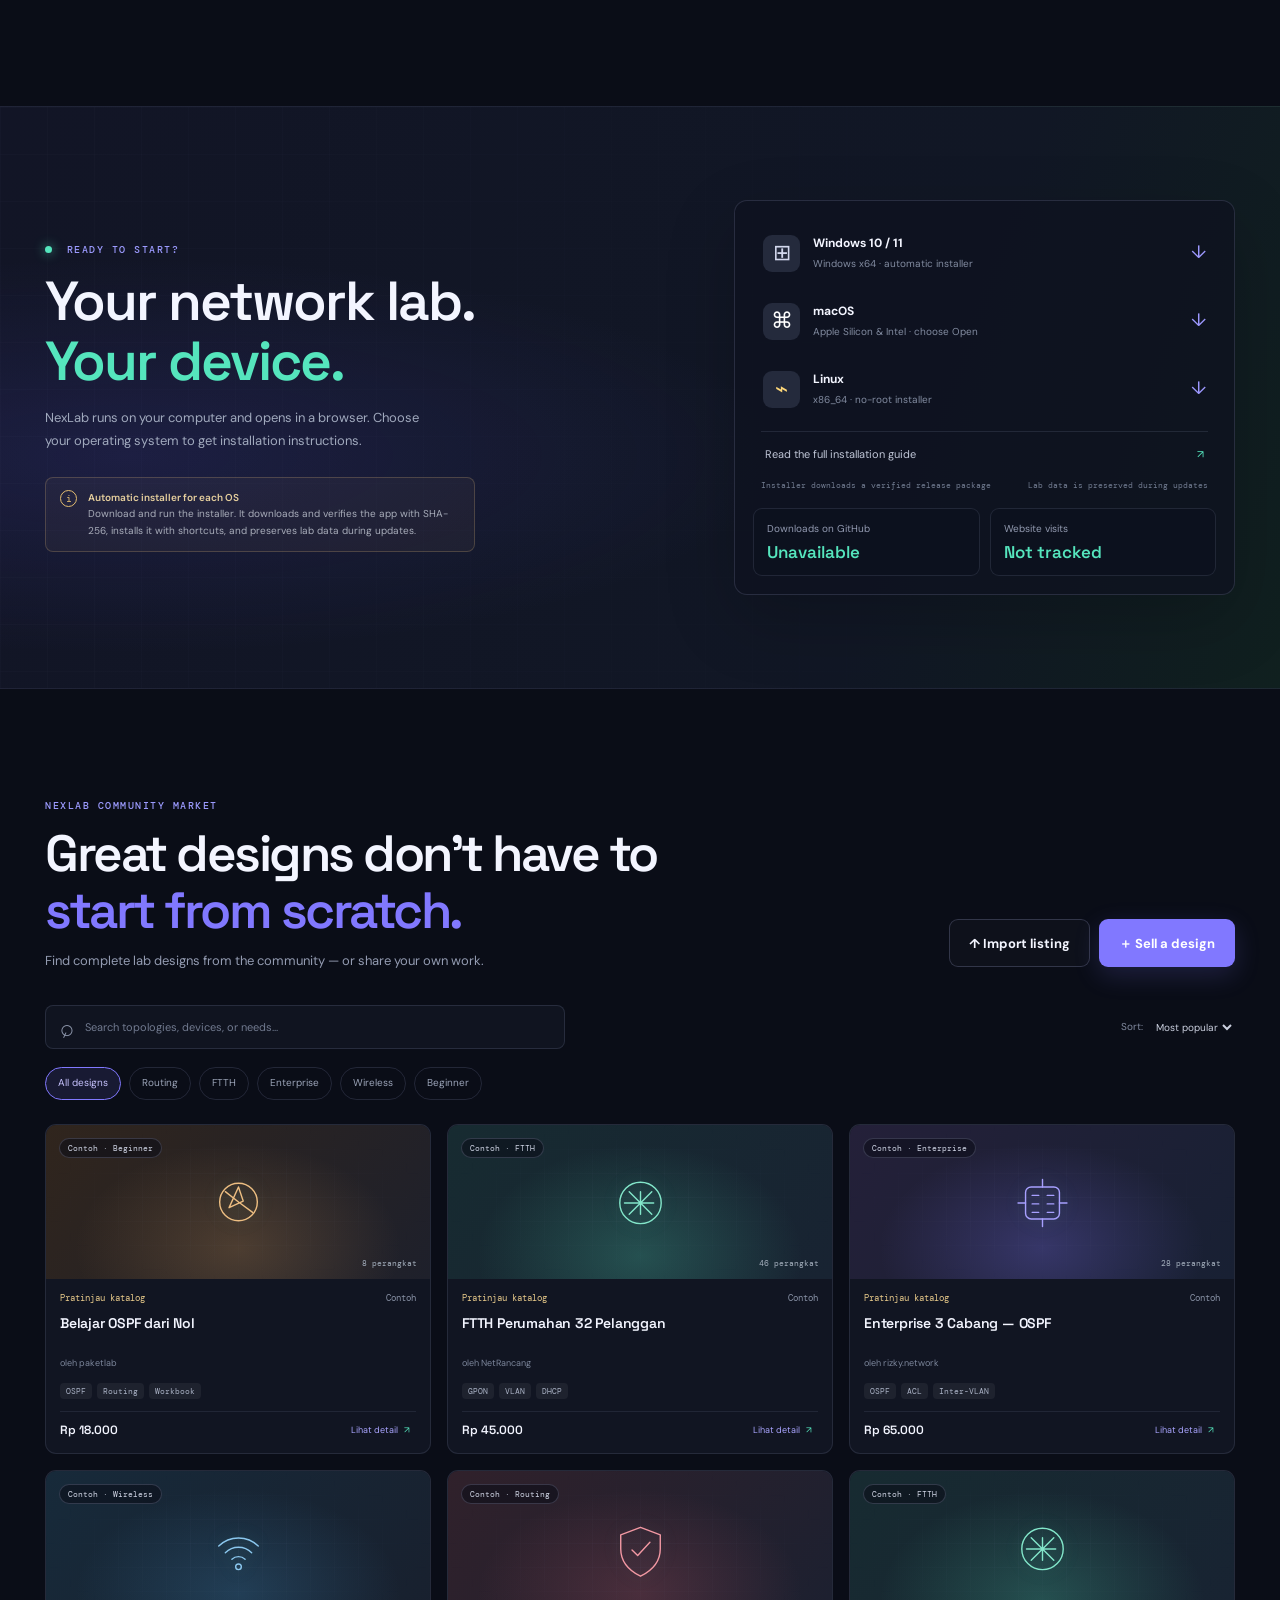
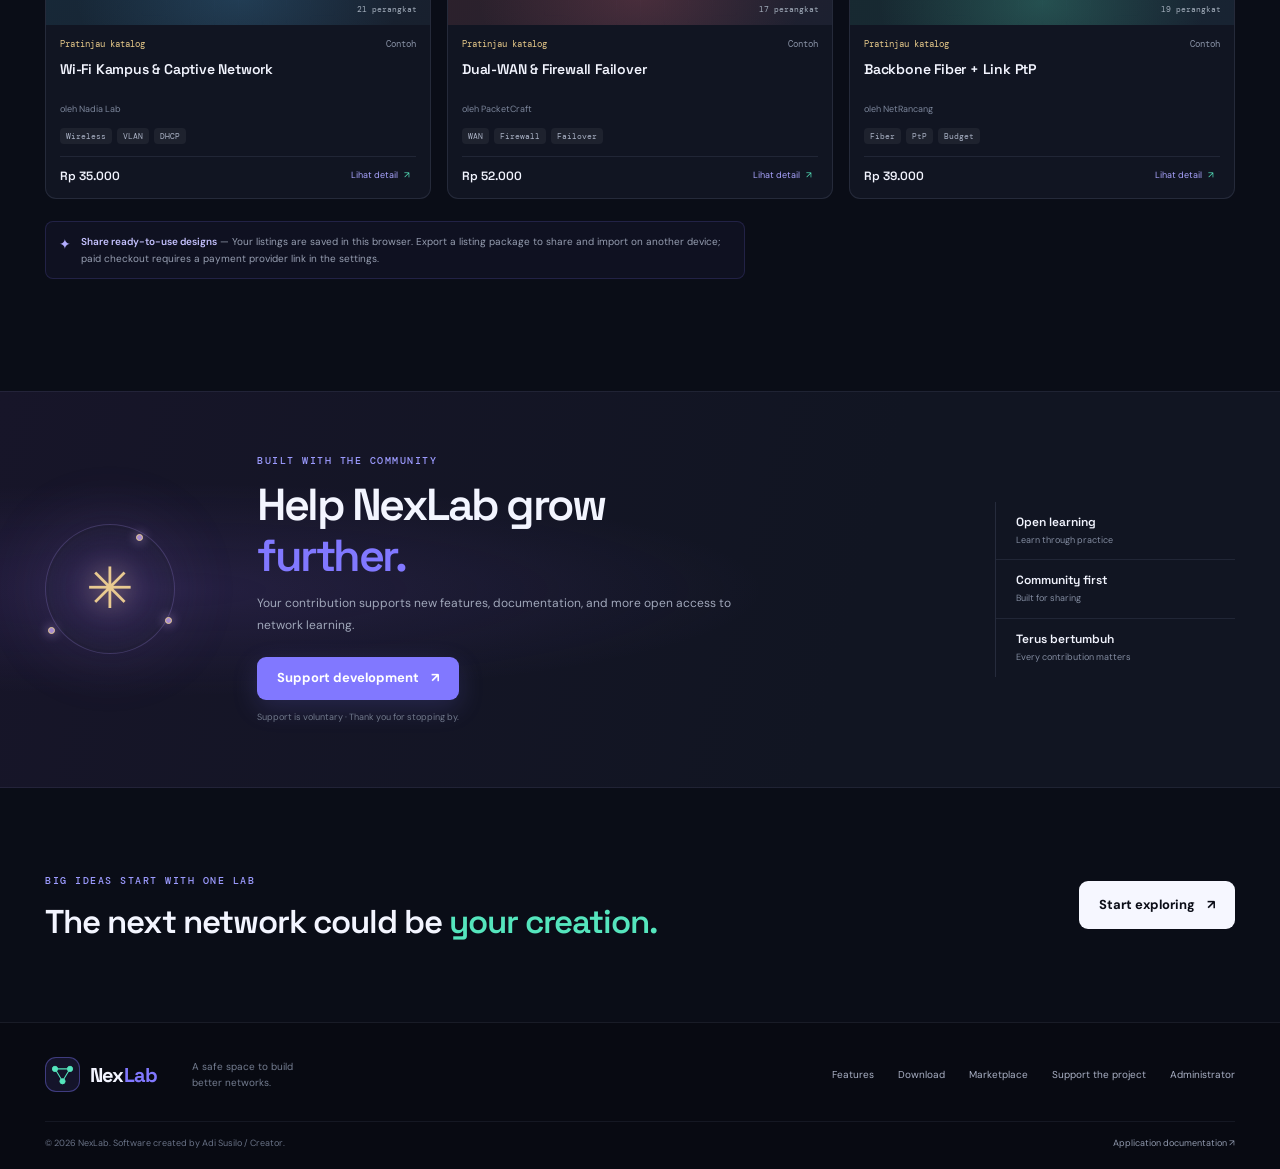
==== commit e3b64ca3: "Add modern NexLab website and release download flow Co-authored-by: Copilot <223556219+Copilot@users" ====
--- a/WebSite/index.html
+++ b/WebSite/index.html
@@ -1,5 +1,5 @@
 <!doctype html>
-<html lang="id">
+<html lang="en">
 <head>
   <meta charset="utf-8">
   <meta name="viewport" content="width=device-width, initial-scale=1">
@@ -9,6 +9,7 @@
   <title>NexLab — Rancang. Simulasikan. Hubungkan.</title>
   <link rel="stylesheet" href="styles.css">
   <script src="config.js"></script>
+  <script src="i18n.js" defer></script>
   <script src="app.js" defer></script>
 </head>
 <body>
@@ -30,6 +31,7 @@
       <a href="#marketplace">Marketplace</a>
       <a href="#donasi">Dukung project</a>
     </nav>
+    <label class="language-picker"><span data-i18n>Language</span><select id="language-select" aria-label="Language"><option value="en">English</option><option value="id">Bahasa Indonesia</option></select></label>
     <a class="button button-small button-outline header-cta" href="#download">Mulai gratis <span aria-hidden="true">↗</span></a>
   </header>
 
@@ -111,6 +113,10 @@
           <a class="download-option" data-download="linux" href="https://github.com/Mrx112/nexlab/releases/latest/download/NexLab-Setup-Linux.sh"><span class="os-icon linux-icon">⌁</span><span class="os-text"><b>Linux</b><small>x86_64 · installer tanpa root</small></span><span class="download-arrow">↓</span></a>
           <a class="download-guide" href="../README.md" target="_blank" rel="noreferrer">Baca panduan instalasi lengkap <span>↗</span></a>
           <div class="download-meta"><span>Installer mengunduh paket rilis terverifikasi</span><span>Data lab tetap tersimpan saat update</span></div>
+          <div class="public-metrics" aria-live="polite">
+            <div><span>Downloads on GitHub</span><b id="release-download-count">Loading…</b></div>
+            <div><span>Website visits</span><b>Not tracked</b></div>
+          </div>
         </div>
       </div>
     </section>
@@ -148,7 +154,7 @@
     <section class="cta-strip section-wrap"><div><span class="eyebrow">IDE BESAR DIMULAI DARI SATU LAB</span><h2>Jaringan berikutnya bisa jadi <span>karyamu.</span></h2></div><a class="button button-light" href="#download">Mulai eksplorasi <span>↗</span></a></section>
   </main>
 
-  <footer class="site-footer"><div class="section-wrap footer-main"><a class="brand" href="#home"><span class="brand-mark" aria-hidden="true"><svg viewBox="0 0 36 36"><path d="M8 10.5 28 10.5 18 27Z"/><circle cx="8" cy="10.5" r="3.5"/><circle cx="28" cy="10.5" r="3.5"/><circle cx="18" cy="27" r="3.5"/></svg></span><span>Nex<span>Lab</span></span></a><p>Ruang aman untuk membangun<br>jaringan yang lebih baik.</p><div class="footer-links"><a href="#fitur">Fitur</a><a href="#download">Download</a><a href="#marketplace">Marketplace</a><a href="#donasi">Dukung project</a></div></div><div class="section-wrap footer-bottom"><span>© <span id="year"></span> NexLab. Software dibuat oleh Adi Susilo / Creator.</span><a href="../README.md" target="_blank" rel="noreferrer">Dokumentasi aplikasi ↗</a></div></footer>
+  <footer class="site-footer"><div class="section-wrap footer-main"><a class="brand" href="#home"><span class="brand-mark" aria-hidden="true"><svg viewBox="0 0 36 36"><path d="M8 10.5 28 10.5 18 27Z"/><circle cx="8" cy="10.5" r="3.5"/><circle cx="28" cy="10.5" r="3.5"/><circle cx="18" cy="27" r="3.5"/></svg></span><span>Nex<span>Lab</span></span></a><p>Ruang aman untuk membangun<br>jaringan yang lebih baik.</p><div class="footer-links"><a href="#fitur">Fitur</a><a href="#download">Download</a><a href="#marketplace">Marketplace</a><a href="#donasi">Dukung project</a><a href="admin.html">Administrator</a></div></div><div class="section-wrap footer-bottom"><span>© <span id="year"></span> NexLab. Software dibuat oleh Adi Susilo / Creator.</span><a href="../README.md" target="_blank" rel="noreferrer">Dokumentasi aplikasi ↗</a></div></footer>
 
   <dialog class="detail-dialog" id="detail-dialog" aria-labelledby="detail-title"></dialog>
   <dialog class="sell-dialog" id="sell-dialog" aria-labelledby="sell-title">
--- a/WebSite/styles.css
+++ b/WebSite/styles.css
@@ -43,6 +43,8 @@
 .main-nav { display: flex; align-items: center; gap: 34px; margin-left: auto; }
 .main-nav a, .footer-links a { color: #aab1c5; font-size: 13px; transition: color .2s ease; }
 .main-nav a:hover, .footer-links a:hover { color: var(--text); }
+.language-picker { display: inline-flex; align-items: center; gap: 7px; color: #aab1c5; font-size: 11px; white-space: nowrap; }
+.language-picker select { min-height: 34px; padding: 0 8px; border: 1px solid var(--line); border-radius: 7px; background: var(--surface); color: var(--text); font-size: 11px; }
 .button { border: 1px solid transparent; border-radius: 9px; display: inline-flex; align-items: center; justify-content: center; gap: 12px; min-height: 48px; padding: 0 19px; font-size: 13px; font-weight: 700; cursor: pointer; transition: transform .2s ease, background .2s ease, border-color .2s ease; }
 .button:hover { transform: translateY(-2px); }
 .button-primary { background: var(--violet); color: #fff; box-shadow: 0 8px 26px rgba(129,120,255,.18); }
@@ -165,6 +167,10 @@
 .download-guide { display: flex; justify-content: space-between; margin: 8px 8px 0; padding: 13px 4px 5px; border-top: 1px solid var(--line); color: #c0c6d7; font-size: 11px; }
 .download-guide span { color: var(--mint); }
 .download-meta { display: flex; justify-content: space-between; gap: 10px; padding: 12px 8px 3px; color: #737d92; font: 8px var(--mono); }
+.public-metrics { display: grid; grid-template-columns: repeat(2, minmax(0, 1fr)); gap: 10px; margin-top: 15px; }
+.public-metrics > div { display: grid; gap: 3px; padding: 12px 13px; border: 1px solid var(--line); border-radius: 9px; background: rgba(14,18,31,.64); }
+.public-metrics span { color: var(--muted); font-size: 10px; }
+.public-metrics b { color: var(--mint); font: 600 17px var(--display); }
 .market-section { padding-top: 110px; padding-bottom: 112px; }
 .market-heading { display: flex; align-items: end; justify-content: space-between; gap: 30px; margin-bottom: 34px; }
 .market-heading h2 { margin-bottom: 10px; }
@@ -281,6 +287,8 @@
 
 @media (max-width: 900px) {
   .main-nav { gap: 19px; }
+  .site-header { gap: 14px; }
+  .language-picker > span { display: none; }
   .hero { grid-template-columns: 1fr 1fr; gap: 20px; min-height: 570px; }
   .hero h1 { font-size: clamp(42px, 6vw, 58px); }
   .hero-art { min-height: 390px; }
@@ -297,6 +305,8 @@
   .site-header { height: 64px; padding-inline: 18px; gap: 12px; }
   .brand { font-size: 18px; }.brand-mark { width: 32px; height: 32px; }
   .menu-toggle { display: grid; place-items: center; margin-left: auto; }
+  .language-picker { order: 2; }
+  .language-picker select { min-height: 36px; max-width: 92px; }
   .main-nav { position: absolute; top: 63px; left: 0; right: 0; display: none; align-items: stretch; gap: 0; padding: 8px 18px 15px; border-bottom: 1px solid var(--line); background: rgba(10,13,23,.98); }
   .main-nav.nav-open { display: flex; flex-direction: column; }
   .main-nav a { padding: 11px 3px; border-bottom: 1px solid rgba(195,205,255,.06); }
@@ -332,3 +342,67 @@
 @media (prefers-reduced-motion: reduce) {
   *, *::before, *::after { scroll-behavior: auto !important; animation-duration: .01ms !important; animation-iteration-count: 1 !important; transition-duration: .01ms !important; }
 }
+
+.admin-page { min-height: 100vh; background: #0a0d17; }
+.admin-topbar { height: 68px; display: flex; align-items: center; gap: 20px; padding-inline: 25px; border-bottom: 1px solid var(--line); background: rgba(10,13,23,.94); }
+.admin-tag { padding: 5px 8px; border: 1px solid rgba(85,229,189,.25); border-radius: 6px; color: var(--mint); font: 9px var(--mono); letter-spacing: 1px; }
+.admin-topbar .language-picker { margin-left: auto; }
+.admin-shell { display: grid; grid-template-columns: 228px minmax(0, 1fr); min-height: calc(100vh - 68px); }
+.admin-sidebar { display: flex; flex-direction: column; padding: 25px 14px; border-right: 1px solid var(--line); background: rgba(13,17,29,.84); }
+.admin-sidebar-title { padding: 0 11px 15px; color: var(--subtle); font: 9px var(--mono); letter-spacing: 1.4px; }
+.admin-sidebar nav { display: grid; gap: 5px; }
+.admin-nav { display: flex; align-items: center; gap: 11px; min-height: 42px; padding: 0 11px; border: 1px solid transparent; border-radius: 8px; background: transparent; color: #aab1c5; text-align: left; font-size: 12px; cursor: pointer; }
+.admin-nav:hover, .admin-nav.active { border-color: rgba(129,120,255,.18); background: rgba(129,120,255,.1); color: #fff; }
+.admin-sidebar-note { margin-top: auto; padding: 13px 10px 0; border-top: 1px solid var(--line); color: var(--subtle); font-size: 10px; line-height: 1.7; }
+.admin-content { min-width: 0; max-width: 1400px; padding: 32px clamp(18px, 4vw, 56px); }
+.admin-heading { display: flex; align-items: center; justify-content: space-between; gap: 20px; margin-bottom: 20px; }
+.admin-heading h1 { margin: 8px 0 3px; font-size: 32px; }
+.admin-heading p, .admin-card-heading p { margin: 0; color: var(--muted); font-size: 12px; }
+.admin-notice { display: flex; gap: 12px; align-items: start; margin-bottom: 14px; padding: 13px 15px; border: 1px solid rgba(255,211,129,.2); border-radius: 9px; background: rgba(255,211,129,.045); color: #c9c4b8; font-size: 11px; }
+.admin-notice b { flex: 0 0 auto; color: #f0d39a; }
+.admin-status { min-height: 17px; color: var(--muted); font-size: 10px; }
+.admin-panel { display: none; animation: rise .2s ease both; }
+.admin-panel.active { display: block; }
+.admin-metric-grid { display: grid; grid-template-columns: repeat(4, minmax(0, 1fr)); gap: 12px; margin-bottom: 16px; }
+.admin-metric, .admin-card { border: 1px solid var(--line); border-radius: 11px; background: rgba(17,21,34,.83); }
+.admin-metric { display: grid; gap: 7px; min-height: 122px; padding: 17px; }
+.admin-metric > span, .admin-metric small { color: var(--muted); font-size: 10px; }
+.admin-metric > b { color: var(--mint); font: 600 22px var(--display); }
+.admin-card { overflow: hidden; margin-bottom: 15px; }
+.admin-card-heading { display: flex; align-items: start; justify-content: space-between; gap: 15px; padding: 17px 18px; border-bottom: 1px solid var(--line); }
+.admin-card-heading h2 { margin: 0 0 3px; font: 600 15px var(--display); letter-spacing: -.3px; }
+.admin-card-heading a, .admin-release-item a, .admin-table a, .admin-footer a { color: var(--mint); font-size: 10px; }
+.admin-table-wrap { overflow-x: auto; }
+.admin-table { width: 100%; border-collapse: collapse; text-align: left; white-space: nowrap; }
+.admin-table th, .admin-table td { padding: 11px 14px; border-bottom: 1px solid rgba(195,205,255,.07); font-size: 10px; }
+.admin-table th { color: var(--subtle); font-weight: 500; }
+.admin-table td { color: #d4d8e6; }
+.admin-table td:first-child { color: #f3f5ff; }
+.admin-release-list { padding-inline: 18px; }
+.admin-release-item { display: flex; justify-content: space-between; align-items: center; gap: 20px; padding: 14px 0; border-bottom: 1px solid rgba(195,205,255,.07); }
+.admin-release-item:last-child { border-bottom: 0; }
+.admin-release-item > div { display: grid; gap: 4px; }
+.admin-release-item b { font-size: 12px; }
+.admin-release-item span, .admin-footer { color: var(--muted); font-size: 10px; }
+.admin-footer { margin-top: 30px; padding-top: 15px; border-top: 1px solid var(--line); }
+
+@media (max-width: 980px) {
+  .admin-metric-grid { grid-template-columns: repeat(2, minmax(0, 1fr)); }
+}
+@media (max-width: 680px) {
+  .admin-topbar { height: 60px; padding-inline: 14px; gap: 10px; }
+  .admin-tag { display: none; }
+  .admin-shell { grid-template-columns: 1fr; min-height: calc(100vh - 60px); }
+  .admin-sidebar { padding: 10px 12px; border-right: 0; border-bottom: 1px solid var(--line); }
+  .admin-sidebar-title, .admin-sidebar-note { display: none; }
+  .admin-sidebar nav { display: flex; overflow-x: auto; }
+  .admin-nav { flex: 0 0 auto; min-height: 36px; }
+  .admin-content { padding: 24px 14px; }
+  .admin-heading { align-items: start; }
+  .admin-heading h1 { font-size: 26px; }
+  .admin-heading .button { min-height: 38px; padding-inline: 9px; font-size: 10px; }
+  .admin-notice { flex-direction: column; gap: 4px; }
+  .admin-metric-grid { gap: 8px; }
+  .admin-metric { min-height: 106px; padding: 12px; }
+  .admin-metric > b { font-size: 18px; }
+}
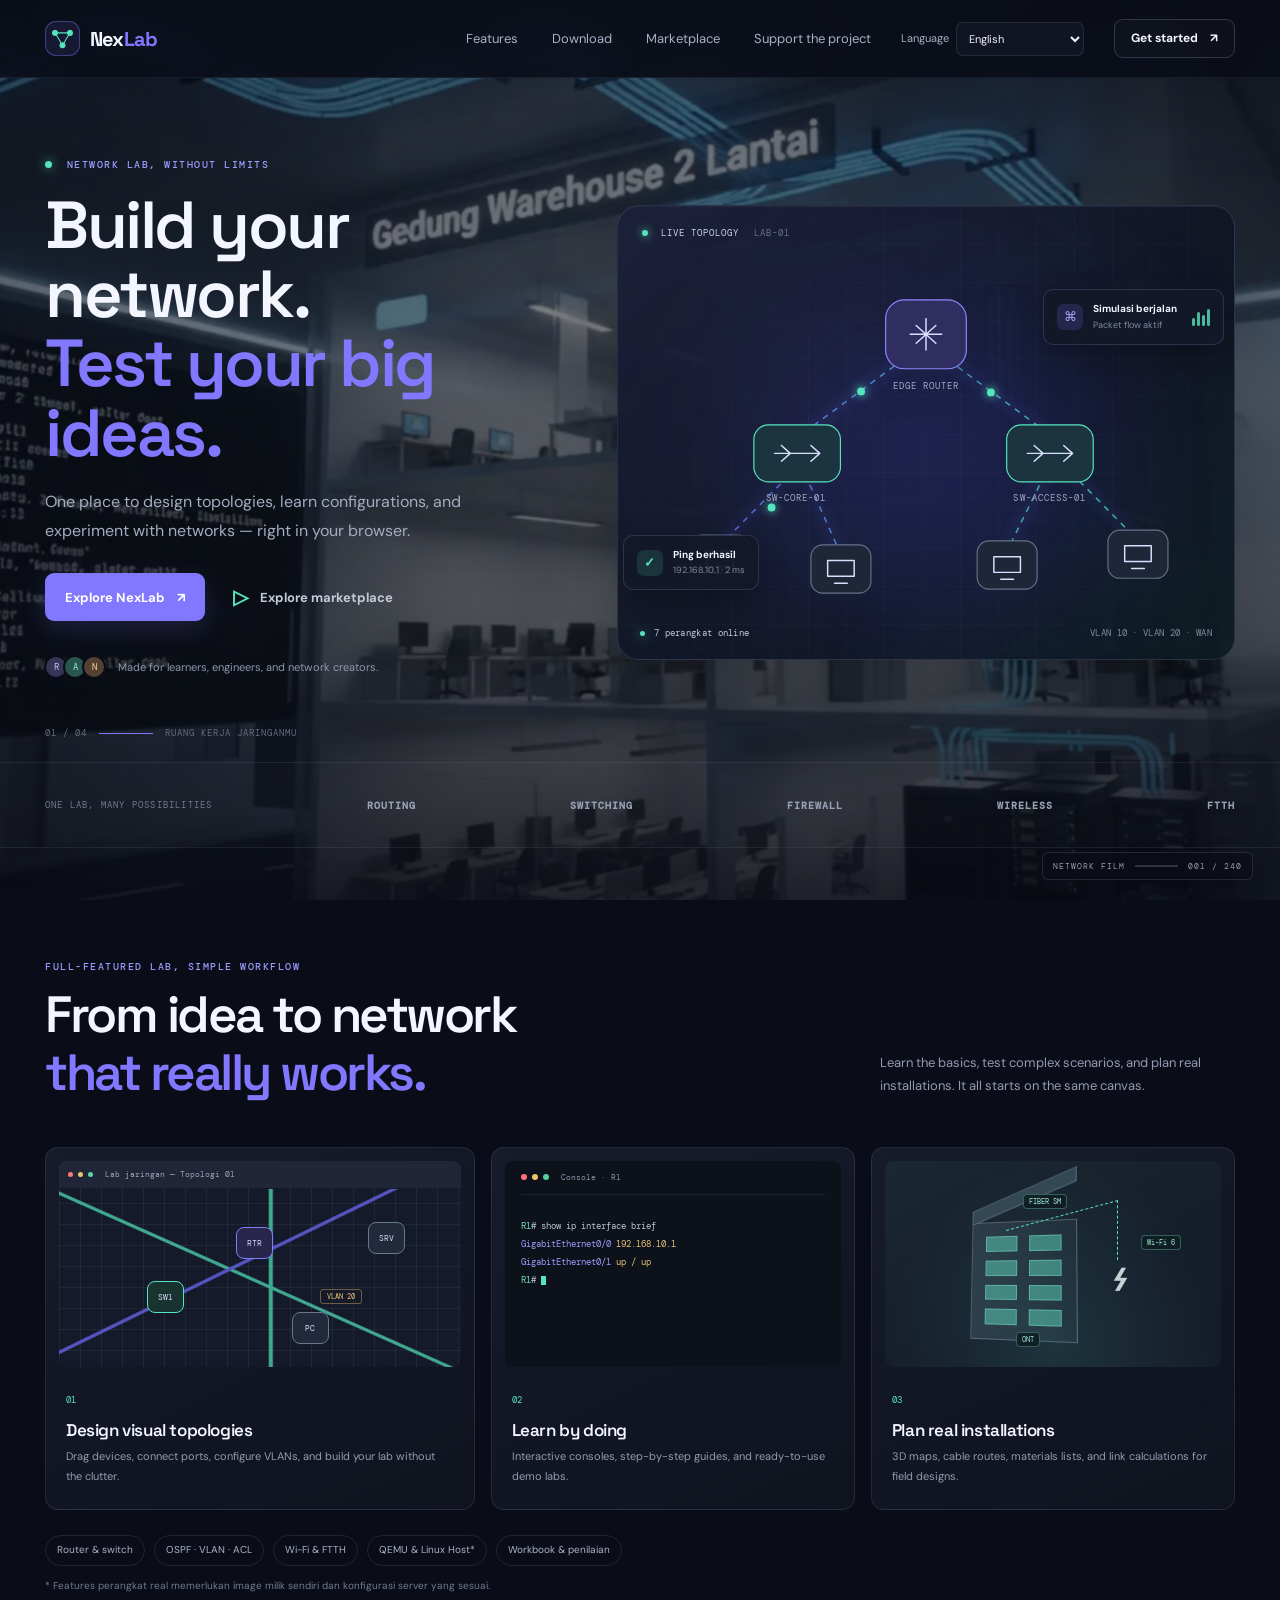
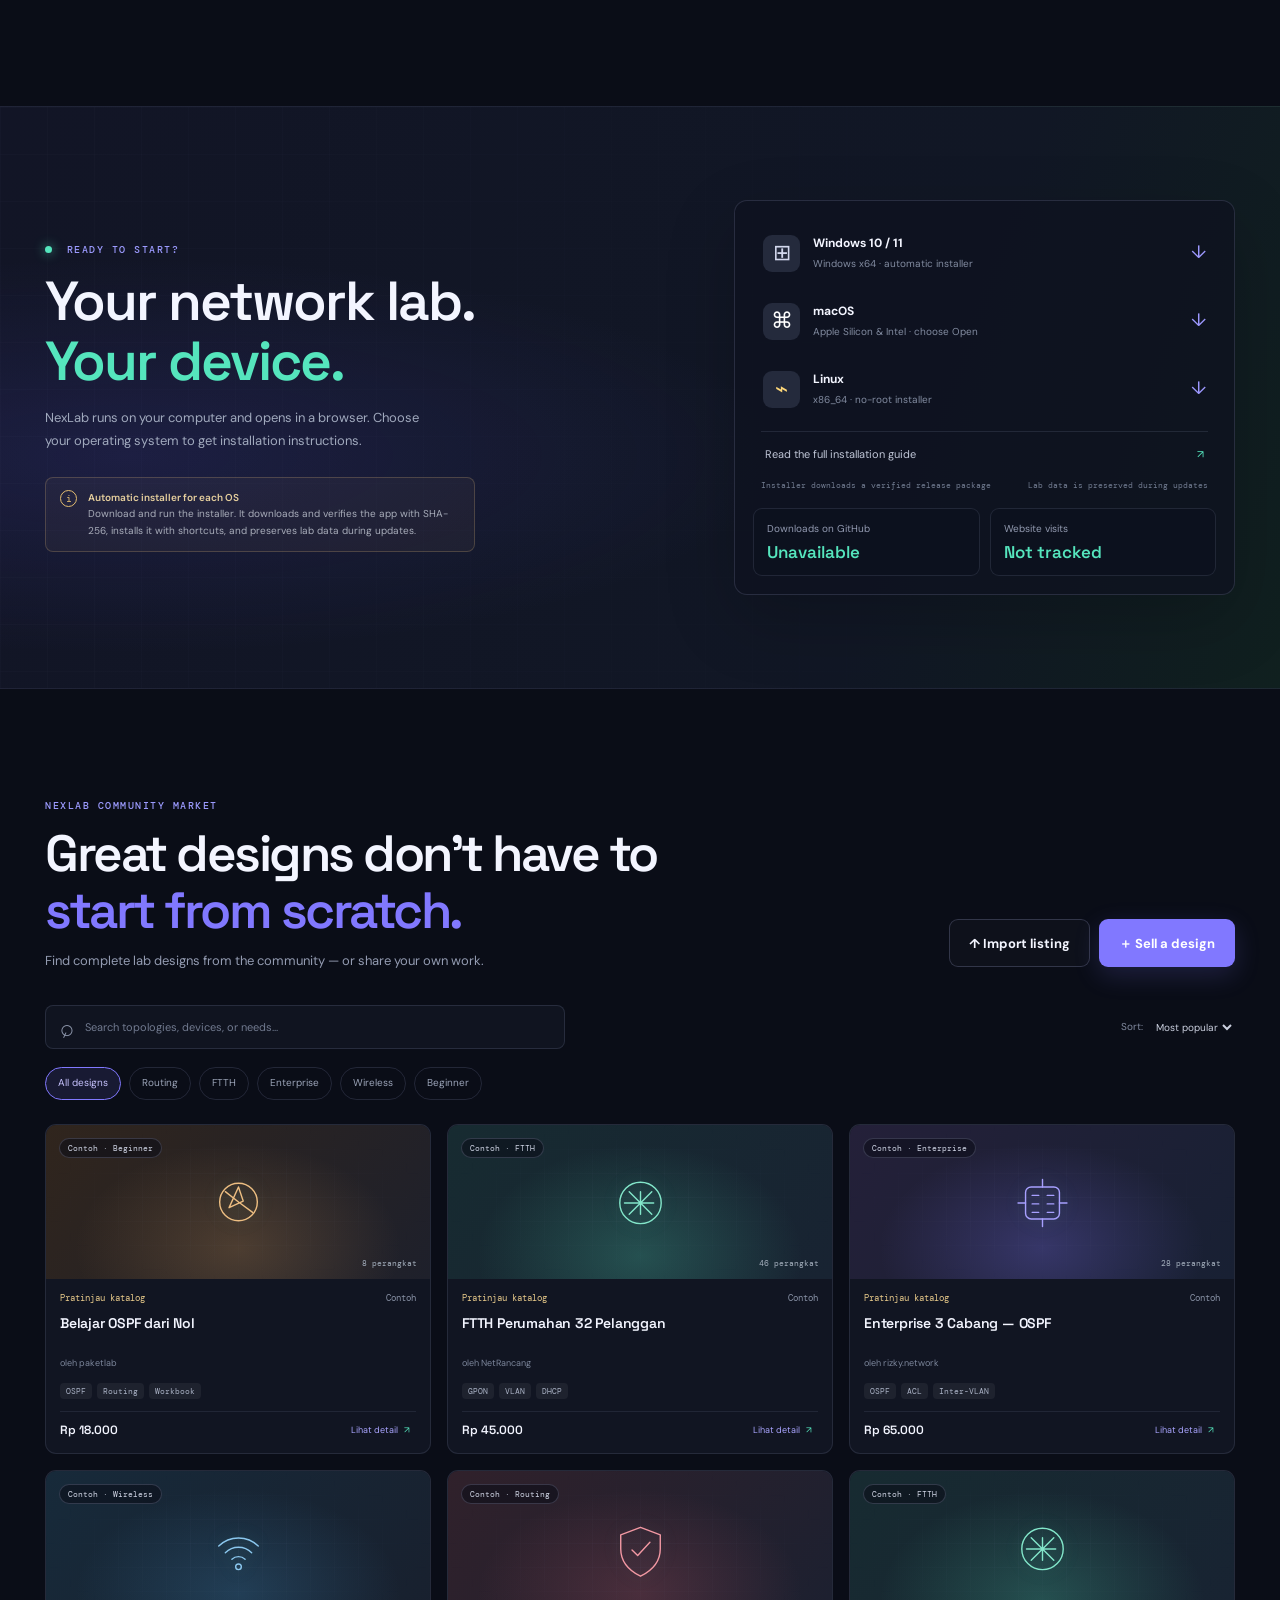
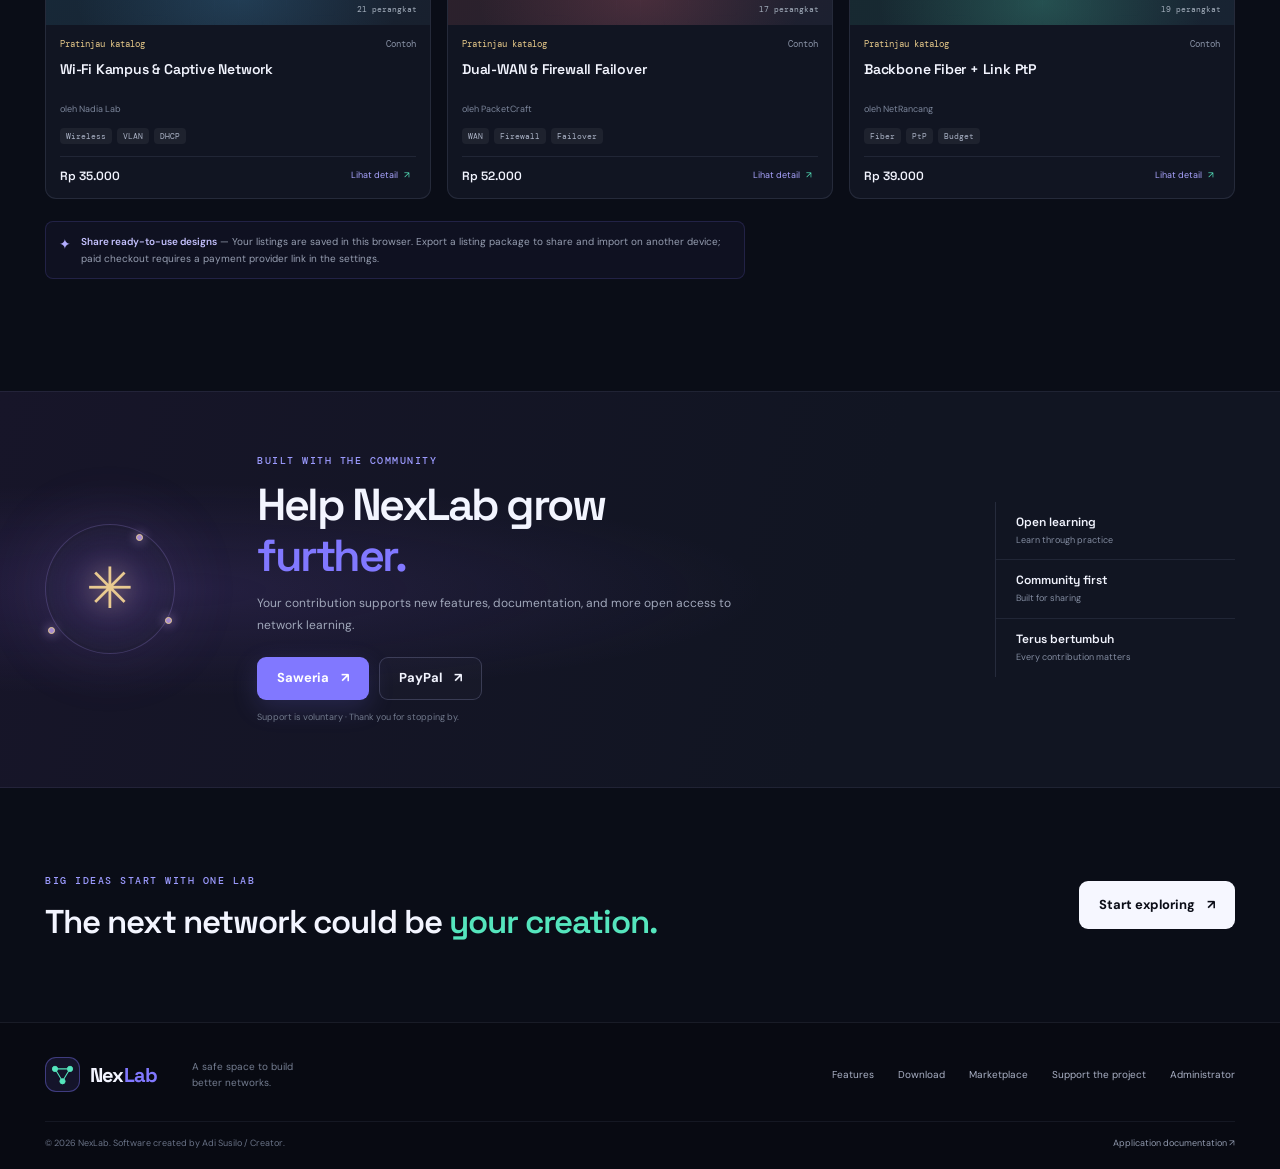
==== commit 1d6cfc00: "Add Saweria and PayPal donation options Co-authored-by: Copilot <223556219+Copilot@users.noreply.git" ====
--- a/WebSite/index.html
+++ b/WebSite/index.html
@@ -146,7 +146,7 @@
     <section class="donate-section" id="donasi">
       <div class="section-wrap donate-inner">
         <div class="donate-emblem" aria-hidden="true"><span>✳</span><i></i><i></i><i></i></div>
-        <div class="donate-copy"><div class="eyebrow">DIBANGUN BERSAMA KOMUNITAS</div><h2>Bantu NexLab tumbuh<br><span>lebih jauh.</span></h2><p>Kontribusimu membantu pengembangan fitur baru, dokumentasi, dan akses belajar jaringan yang lebih terbuka.</p><button class="button button-primary" id="donate-button" type="button">Dukung pengembangan <span aria-hidden="true">↗</span></button><span class="donate-small">Dukungan bersifat sukarela · Terima kasih sudah mampir.</span></div>
+        <div class="donate-copy"><div class="eyebrow">DIBANGUN BERSAMA KOMUNITAS</div><h2>Bantu NexLab tumbuh<br><span>lebih jauh.</span></h2><p>Kontribusimu membantu pengembangan fitur baru, dokumentasi, dan akses belajar jaringan yang lebih terbuka.</p><div class="donate-options"><button class="button button-primary" type="button" data-donation="saweria">Saweria <span aria-hidden="true">↗</span></button><button class="button button-outline" type="button" data-donation="paypal">PayPal <span aria-hidden="true">↗</span></button></div><span class="donate-small">Dukungan bersifat sukarela · Terima kasih sudah mampir.</span></div>
         <div class="donate-stats"><div><b>Open learning</b><span>Belajar dengan praktik</span></div><div><b>Community first</b><span>Dibangun untuk berbagi</span></div><div><b>Terus bertumbuh</b><span>Setiap dukungan berarti</span></div></div>
       </div>
     </section>
--- a/WebSite/styles.css
+++ b/WebSite/styles.css
@@ -225,7 +225,8 @@
 .donate-emblem i:nth-of-type(1) { top: 9px; right: 31px; }.donate-emblem i:nth-of-type(2) { bottom: 19px; left: 2px; }.donate-emblem i:nth-of-type(3) { right: 2px; bottom: 29px; }
 .donate-copy h2 { font-size: clamp(34px, 3.5vw, 45px); }
 .donate-copy > p { max-width: 475px; margin: 12px 0 20px; color: #a0a7ba; font-size: 12px; line-height: 1.8; }
-.donate-copy .button { min-height: 43px; }
+.donate-options { display: flex; flex-wrap: wrap; gap: 10px; }
+.donate-options .button { min-height: 43px; }
 .donate-small { display: block; margin-top: 10px; color: #71798c; font-size: 9px; }
 .donate-stats { display: grid; gap: 0; border-left: 1px solid rgba(195,205,255,.12); }
 .donate-stats > div { padding: 12px 0 12px 20px; border-bottom: 1px solid rgba(195,205,255,.09); }
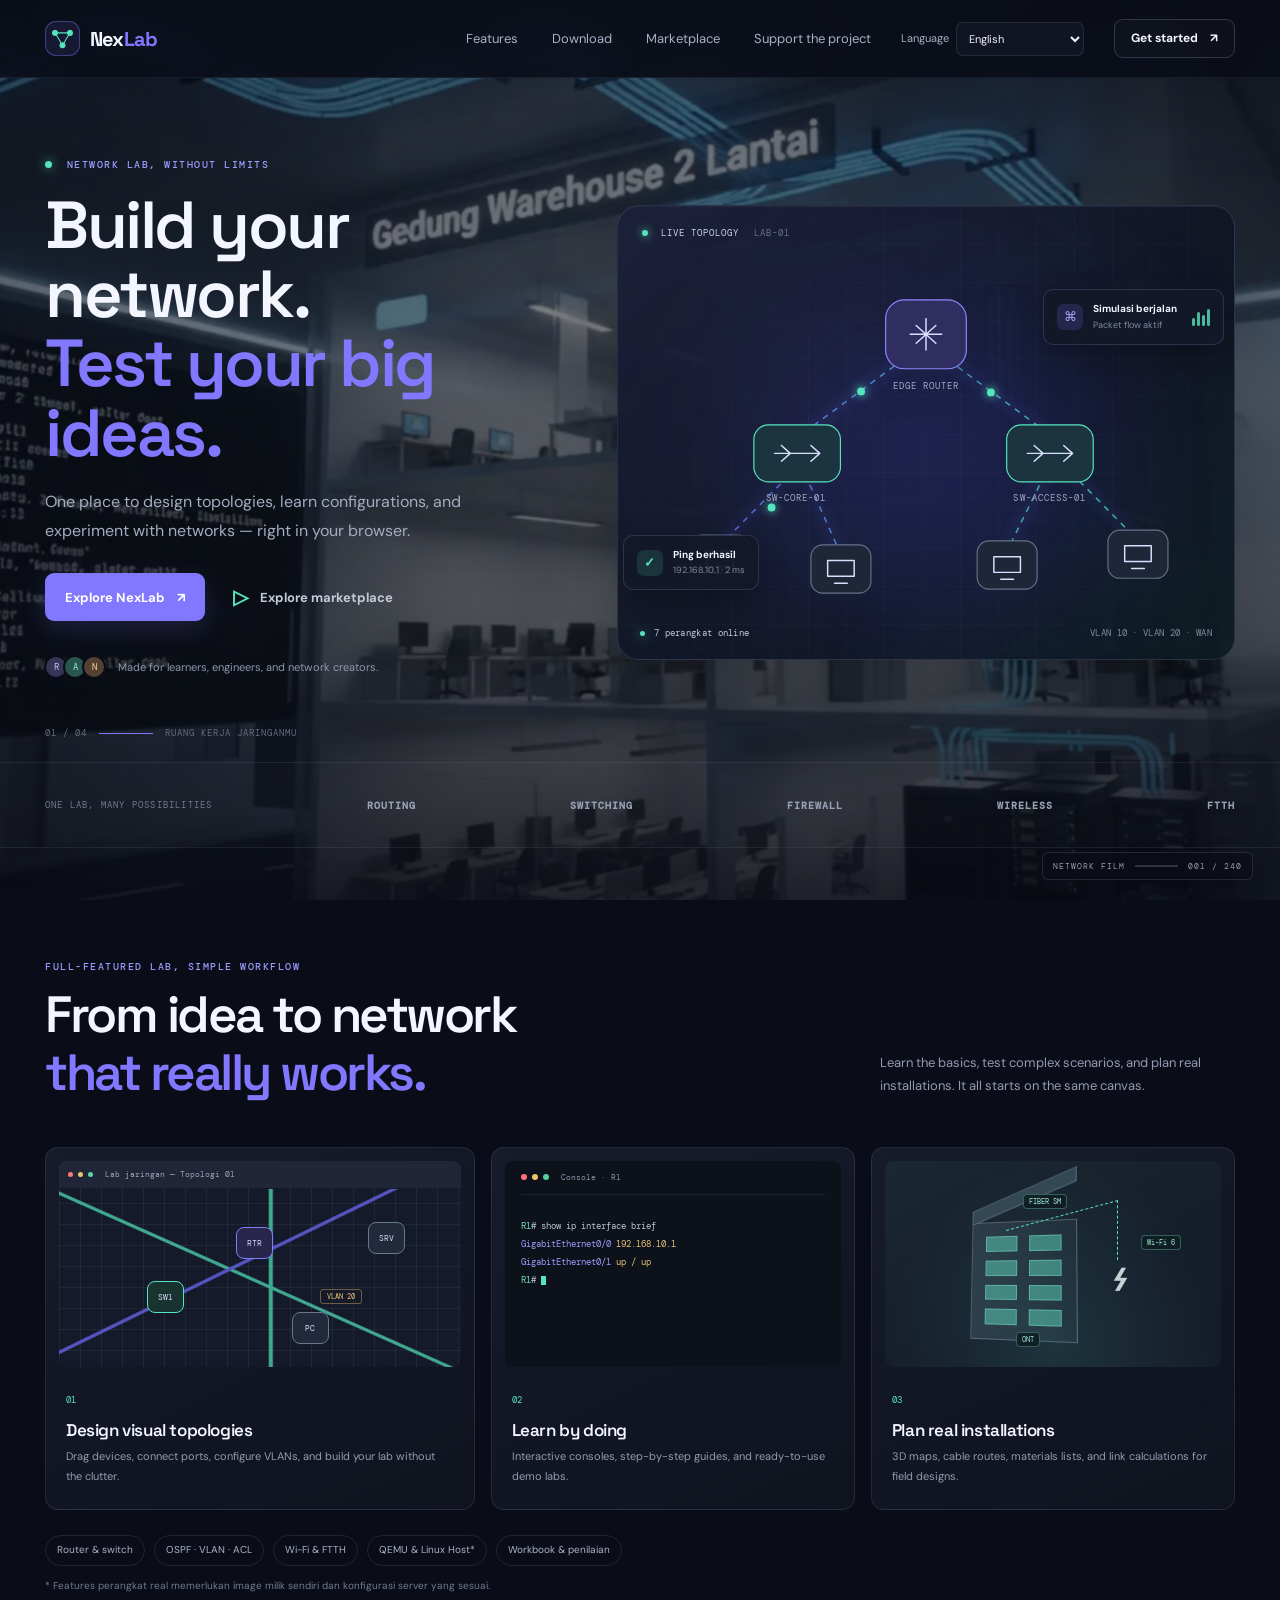
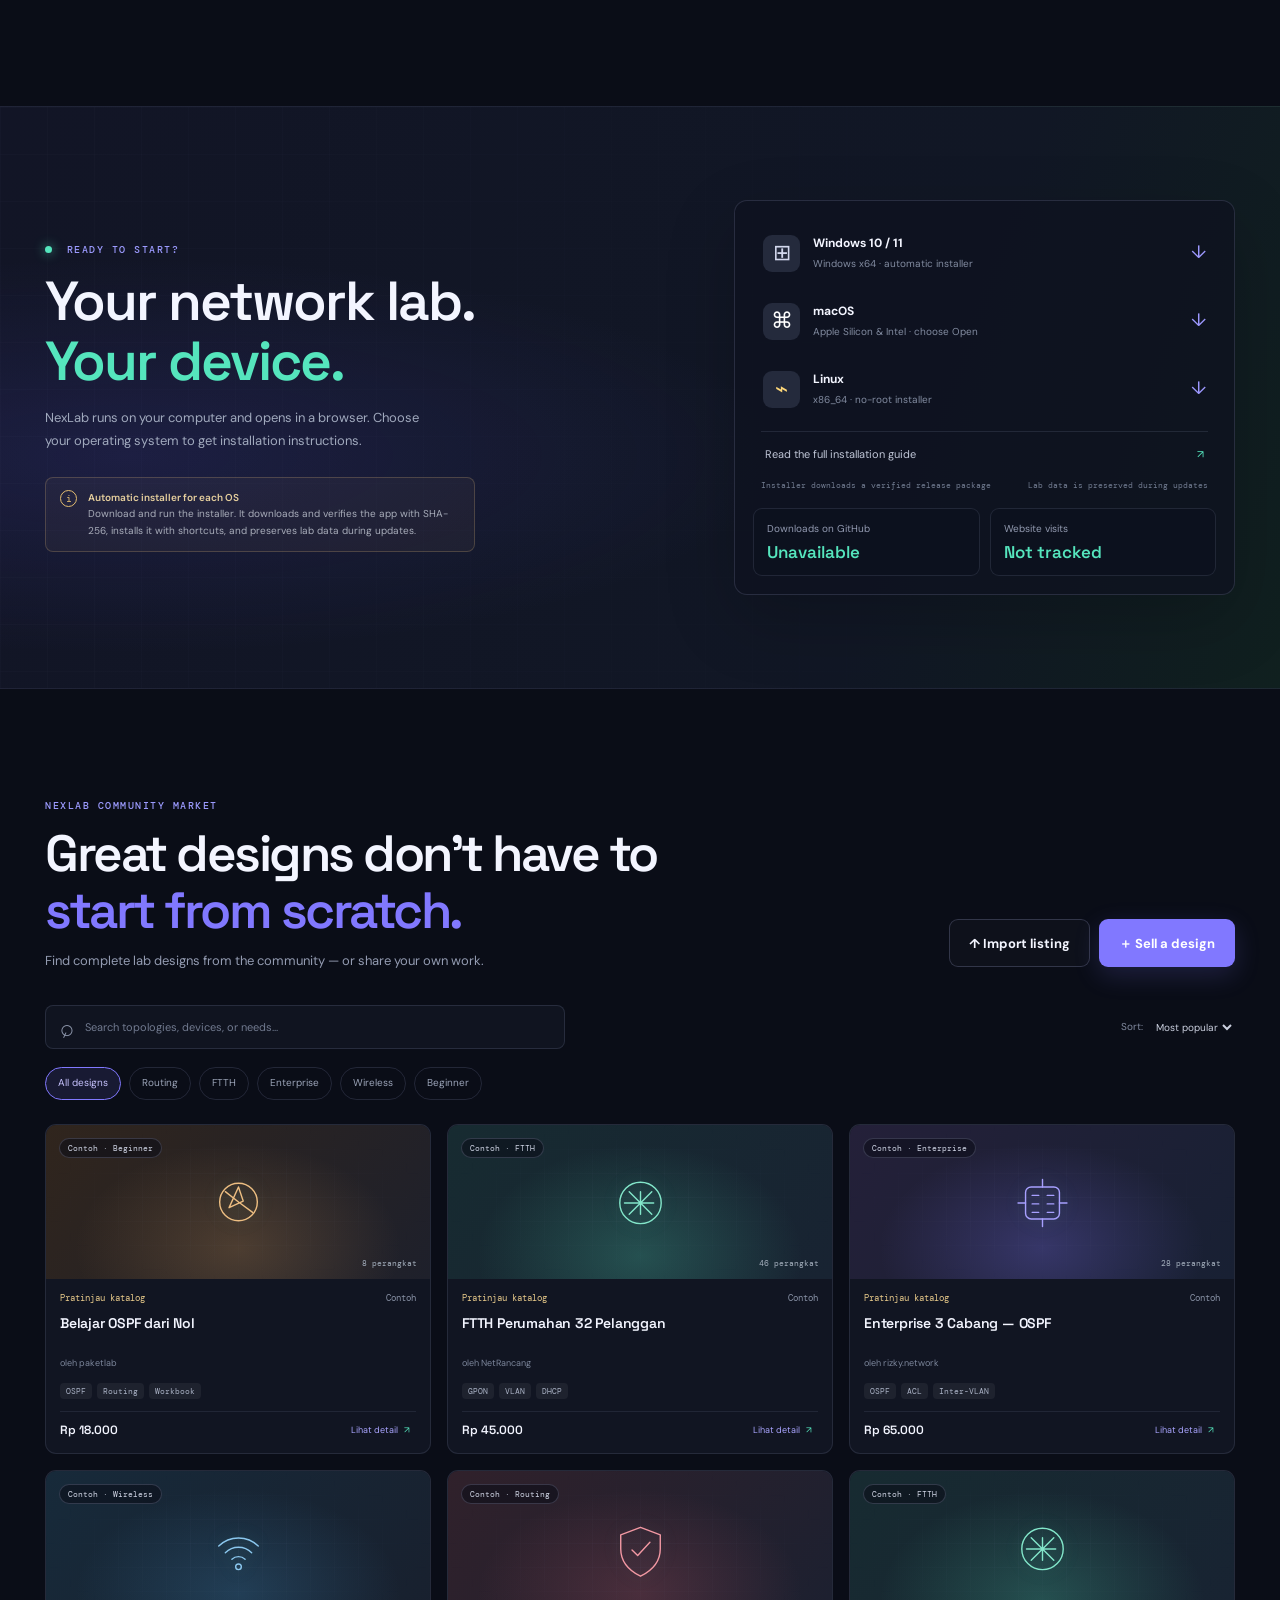
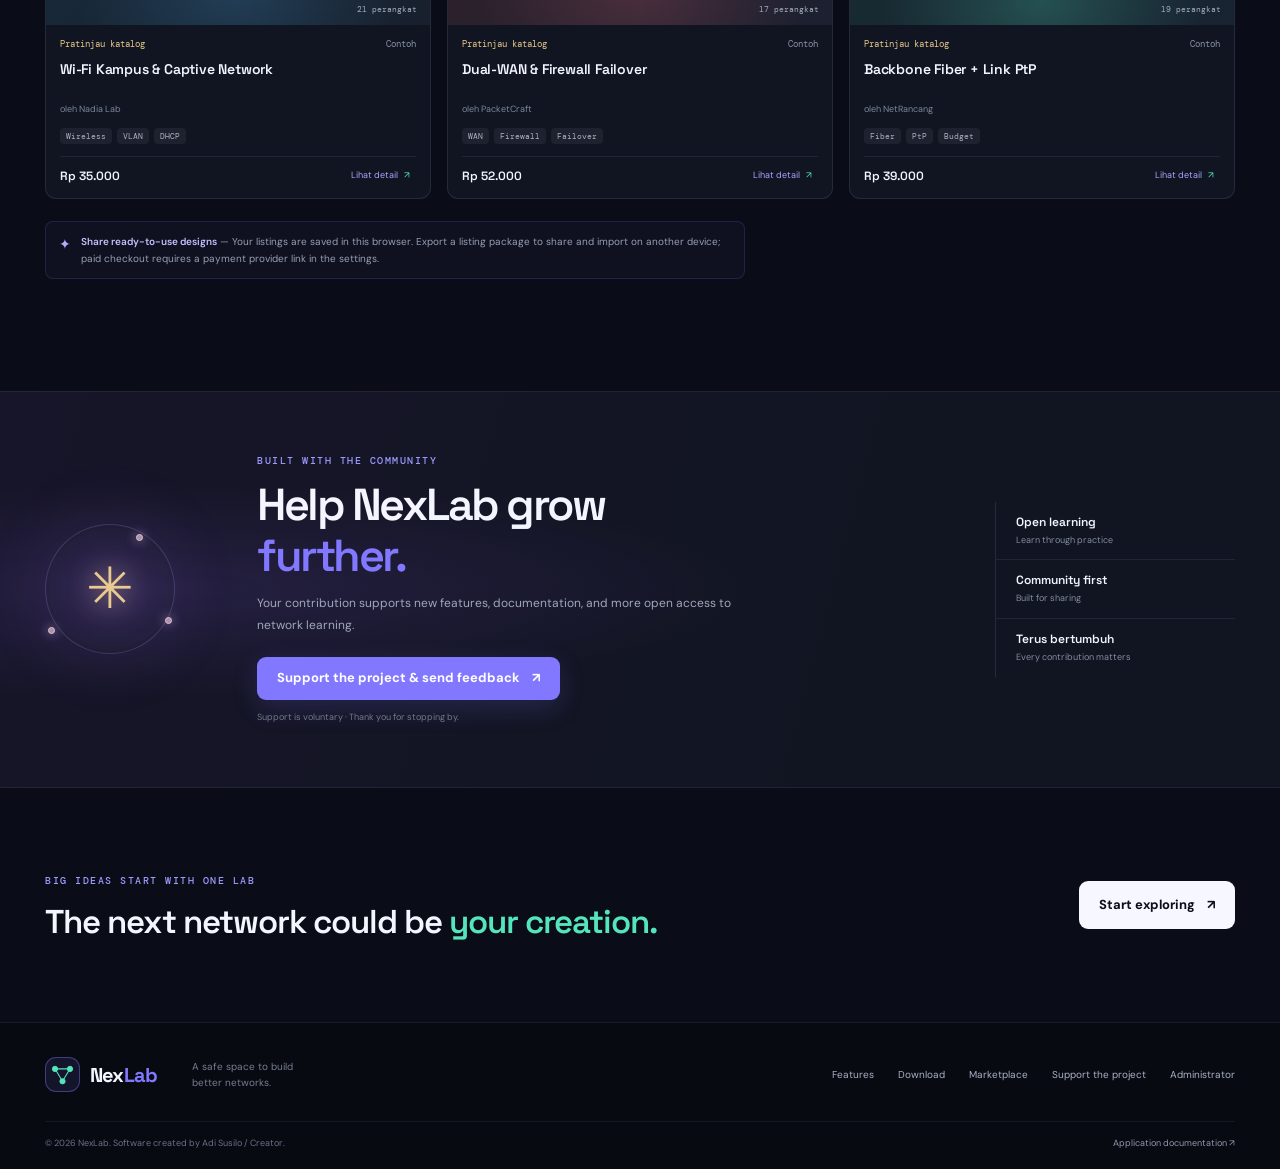
==== commit 77cab80c: "Add encrypted feedback and donation dashboard Co-authored-by: Copilot <223556219+Copilot@users.norep" ====
--- a/WebSite/index.html
+++ b/WebSite/index.html
@@ -9,6 +9,7 @@
   <title>NexLab — Rancang. Simulasikan. Hubungkan.</title>
   <link rel="stylesheet" href="styles.css">
   <script src="config.js"></script>
+  <script src="support-crypto.js" defer></script>
   <script src="i18n.js" defer></script>
   <script src="app.js" defer></script>
 </head>
@@ -146,7 +147,7 @@
     <section class="donate-section" id="donasi">
       <div class="section-wrap donate-inner">
         <div class="donate-emblem" aria-hidden="true"><span>✳</span><i></i><i></i><i></i></div>
-        <div class="donate-copy"><div class="eyebrow">DIBANGUN BERSAMA KOMUNITAS</div><h2>Bantu NexLab tumbuh<br><span>lebih jauh.</span></h2><p>Kontribusimu membantu pengembangan fitur baru, dokumentasi, dan akses belajar jaringan yang lebih terbuka.</p><div class="donate-options"><button class="button button-primary" type="button" data-donation="saweria">Saweria <span aria-hidden="true">↗</span></button><button class="button button-outline" type="button" data-donation="paypal">PayPal <span aria-hidden="true">↗</span></button></div><span class="donate-small">Dukungan bersifat sukarela · Terima kasih sudah mampir.</span></div>
+        <div class="donate-copy"><div class="eyebrow">DIBANGUN BERSAMA KOMUNITAS</div><h2>Bantu NexLab tumbuh<br><span>lebih jauh.</span></h2><p>Kontribusimu membantu pengembangan fitur baru, dokumentasi, dan akses belajar jaringan yang lebih terbuka.</p><button class="button button-primary" id="support-open" type="button">Dukung project & kirim masukan <span aria-hidden="true">↗</span></button><span class="donate-small">Dukungan bersifat sukarela · Terima kasih sudah mampir.</span></div>
         <div class="donate-stats"><div><b>Open learning</b><span>Belajar dengan praktik</span></div><div><b>Community first</b><span>Dibangun untuk berbagi</span></div><div><b>Terus bertumbuh</b><span>Setiap dukungan berarti</span></div></div>
       </div>
     </section>
@@ -157,6 +158,18 @@
   <footer class="site-footer"><div class="section-wrap footer-main"><a class="brand" href="#home"><span class="brand-mark" aria-hidden="true"><svg viewBox="0 0 36 36"><path d="M8 10.5 28 10.5 18 27Z"/><circle cx="8" cy="10.5" r="3.5"/><circle cx="28" cy="10.5" r="3.5"/><circle cx="18" cy="27" r="3.5"/></svg></span><span>Nex<span>Lab</span></span></a><p>Ruang aman untuk membangun<br>jaringan yang lebih baik.</p><div class="footer-links"><a href="#fitur">Fitur</a><a href="#download">Download</a><a href="#marketplace">Marketplace</a><a href="#donasi">Dukung project</a><a href="admin.html">Administrator</a></div></div><div class="section-wrap footer-bottom"><span>© <span id="year"></span> NexLab. Software dibuat oleh Adi Susilo / Creator.</span><a href="../README.md" target="_blank" rel="noreferrer">Dokumentasi aplikasi ↗</a></div></footer>
 
   <dialog class="detail-dialog" id="detail-dialog" aria-labelledby="detail-title"></dialog>
+  <dialog class="sell-dialog" id="support-dialog" aria-labelledby="support-title">
+    <form id="support-form">
+      <div class="dialog-heading"><div><div class="eyebrow">DUKUNG NEXLAB</div><h2 id="support-title">Pilih donasi & kirim masukan.</h2></div><button class="dialog-close" type="button" data-close-dialog aria-label="Tutup">×</button></div>
+      <p class="dialog-intro">Masukan dienkripsi di perangkatmu dan diunduh sebagai file. Kirim file tersebut kepada admin melalui kanal terpisah agar dapat dibuka di dashboard.</p>
+      <label class="form-field">Metode donasi<select name="method" required><option value="saweria">Saweria</option><option value="paypal">PayPal</option></select></label>
+      <label class="form-field">Email/kontak <span class="optional">(opsional, terenkripsi)</span><input name="contact" type="text" maxlength="160" autocomplete="email"></label>
+      <label class="form-field">Pesan untuk admin<textarea name="message" rows="5" maxlength="3000" required placeholder="Tuliskan masukan, kritik, atau saran untuk NexLab."></textarea></label>
+      <div class="form-message" id="support-message" role="status"></div>
+      <div class="donation-next hidden" id="donation-next"><span>File terenkripsi sudah diunduh.</span><a class="button button-outline" id="donation-link" href="#" target="_blank" rel="noopener noreferrer">Lanjutkan ke donasi <span aria-hidden="true">↗</span></a></div>
+      <div class="dialog-actions"><button class="button button-primary" id="support-submit" type="submit">Enkripsi & unduh masukan</button></div>
+    </form>
+  </dialog>
   <dialog class="sell-dialog" id="sell-dialog" aria-labelledby="sell-title">
     <form id="sell-form">
       <div class="dialog-heading"><div><div class="eyebrow">KREATOR MARKETPLACE</div><h2 id="sell-title">Bagikan rancanganmu.</h2></div><button class="dialog-close" type="button" data-close-dialog aria-label="Tutup">×</button></div>
--- a/WebSite/styles.css
+++ b/WebSite/styles.css
@@ -225,8 +225,8 @@
 .donate-emblem i:nth-of-type(1) { top: 9px; right: 31px; }.donate-emblem i:nth-of-type(2) { bottom: 19px; left: 2px; }.donate-emblem i:nth-of-type(3) { right: 2px; bottom: 29px; }
 .donate-copy h2 { font-size: clamp(34px, 3.5vw, 45px); }
 .donate-copy > p { max-width: 475px; margin: 12px 0 20px; color: #a0a7ba; font-size: 12px; line-height: 1.8; }
-.donate-options { display: flex; flex-wrap: wrap; gap: 10px; }
-.donate-options .button { min-height: 43px; }
+.donate-copy > .button { min-height: 43px; }
+.donation-next { display: flex; align-items: center; flex-wrap: wrap; gap: 10px; margin-top: 12px; color: var(--mint); font-size: 10px; }
 .donate-small { display: block; margin-top: 10px; color: #71798c; font-size: 9px; }
 .donate-stats { display: grid; gap: 0; border-left: 1px solid rgba(195,205,255,.12); }
 .donate-stats > div { padding: 12px 0 12px 20px; border-bottom: 1px solid rgba(195,205,255,.09); }
@@ -370,6 +370,13 @@
 .admin-metric > span, .admin-metric small { color: var(--muted); font-size: 10px; }
 .admin-metric > b { color: var(--mint); font: 600 22px var(--display); }
 .admin-card { overflow: hidden; margin-bottom: 15px; }
+.admin-card-body { padding: 17px 18px; }
+.admin-card-body > p { color: var(--muted); font-size: 10px; line-height: 1.7; }
+.admin-card-body code { color: #c5c2ff; }
+.admin-inline-status { min-height: 16px; }
+.admin-key-output { width: 100%; margin: 8px 0; padding: 10px; border: 1px solid var(--line); border-radius: 7px; background: #0d111c; color: #d4d8e6; font: 10px var(--mono); overflow-wrap: anywhere; resize: vertical; }
+#feedback-rows td:last-child { white-space: normal; min-width: 220px; overflow-wrap: anywhere; }
+#feedback-rows td:nth-child(1) { min-width: 170px; }
 .admin-card-heading { display: flex; align-items: start; justify-content: space-between; gap: 15px; padding: 17px 18px; border-bottom: 1px solid var(--line); }
 .admin-card-heading h2 { margin: 0 0 3px; font: 600 15px var(--display); letter-spacing: -.3px; }
 .admin-card-heading a, .admin-release-item a, .admin-table a, .admin-footer a { color: var(--mint); font-size: 10px; }
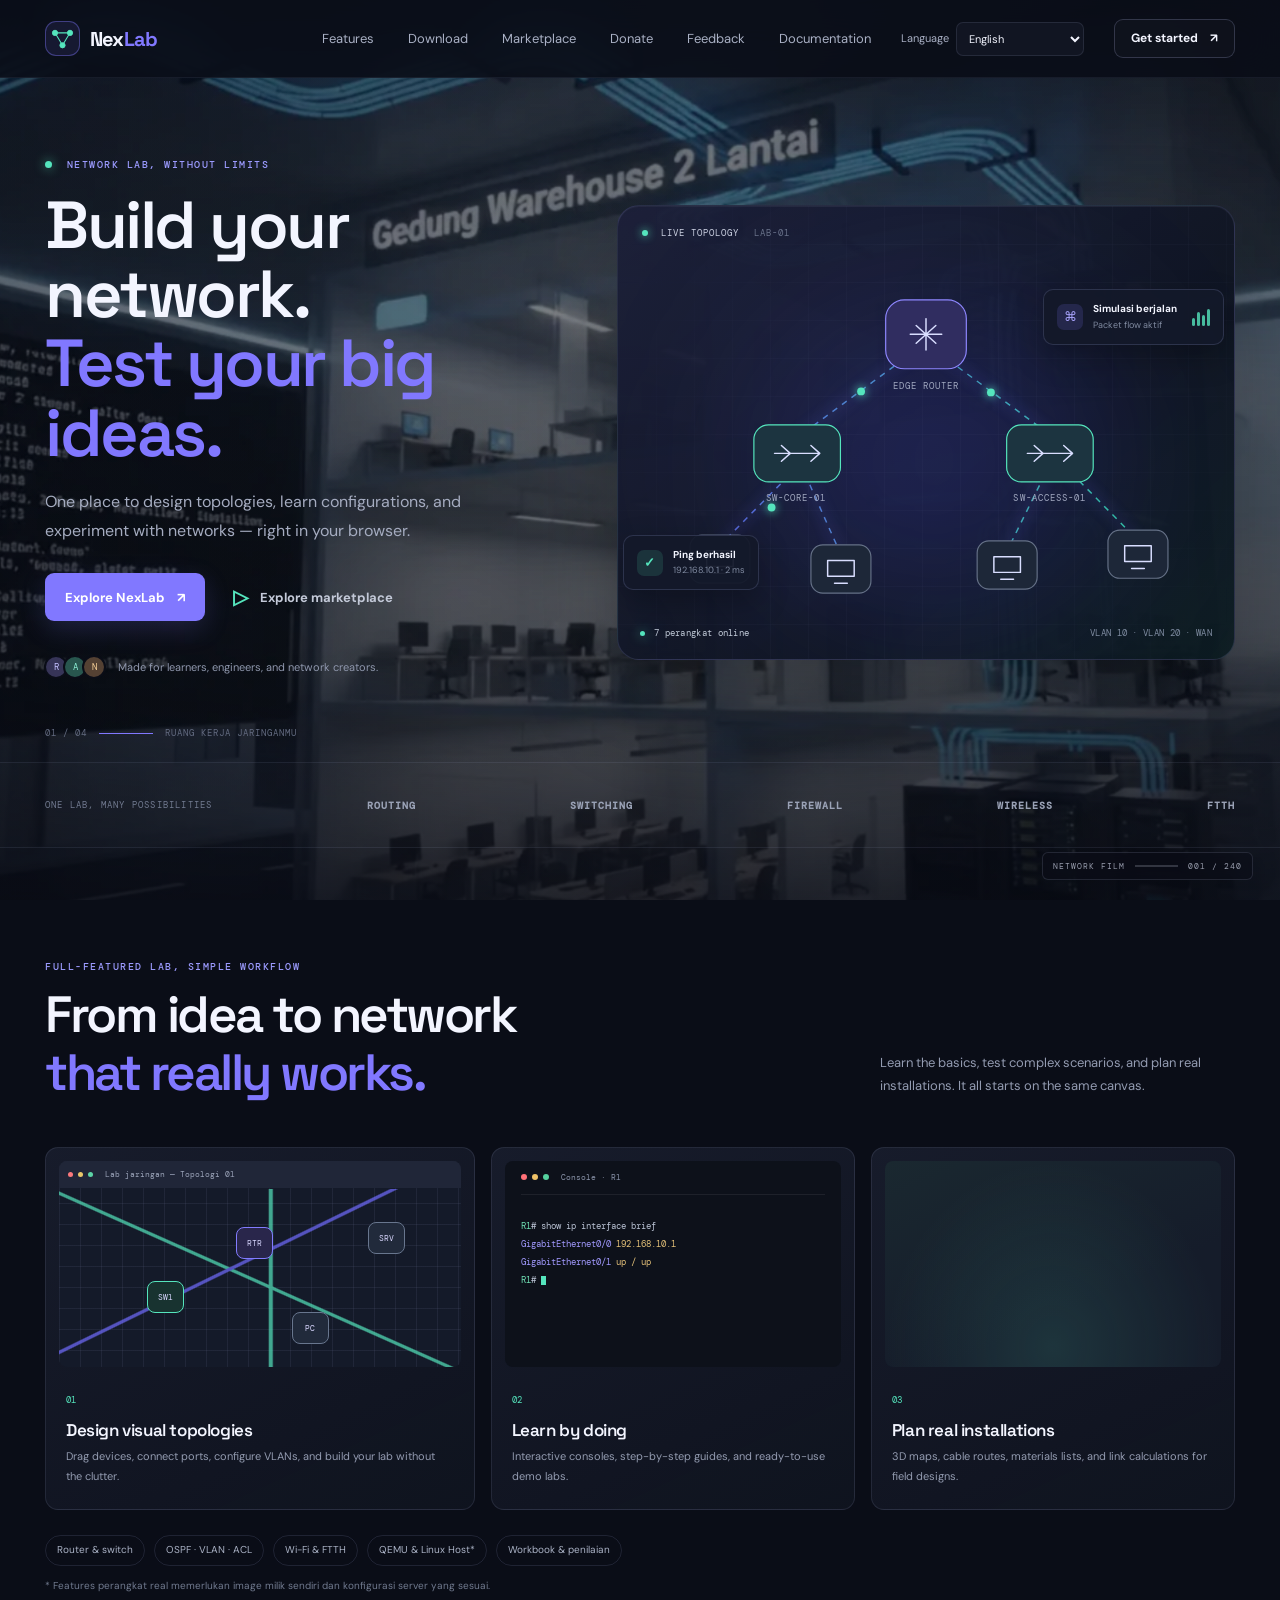
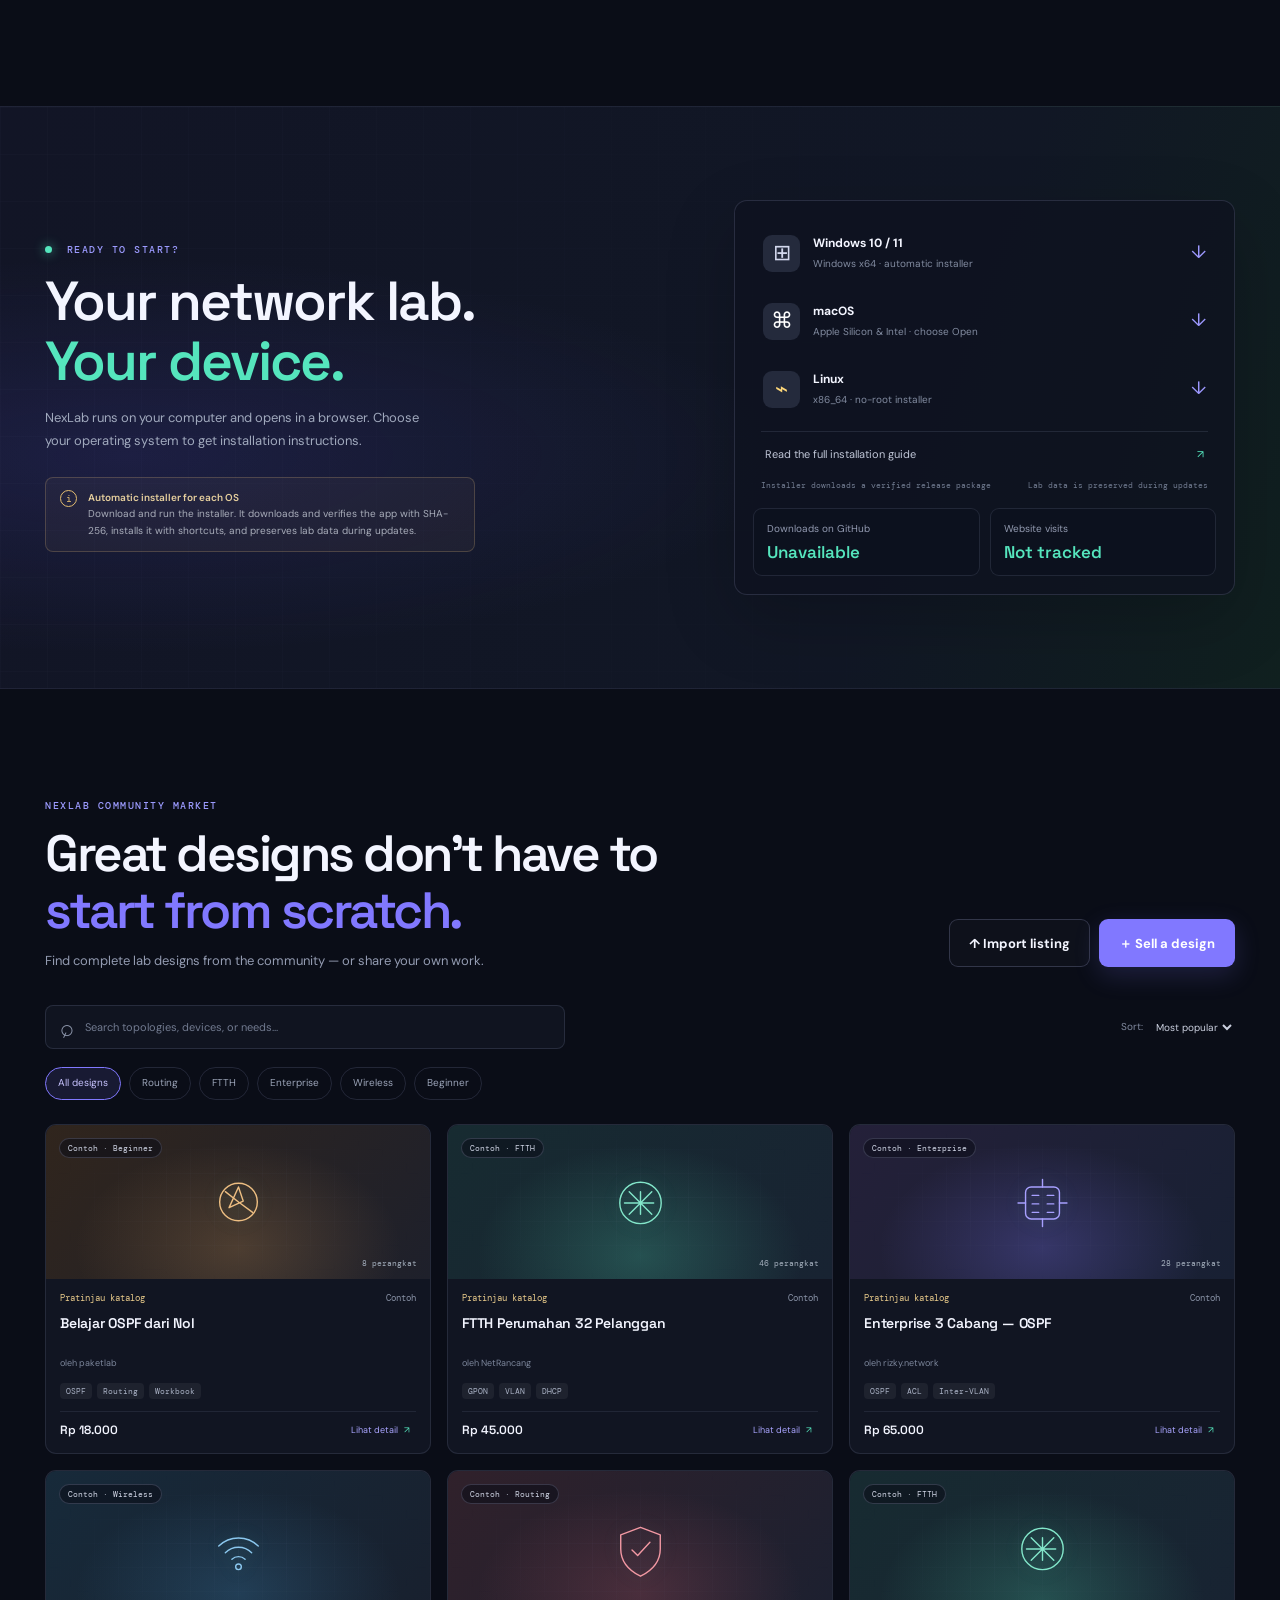
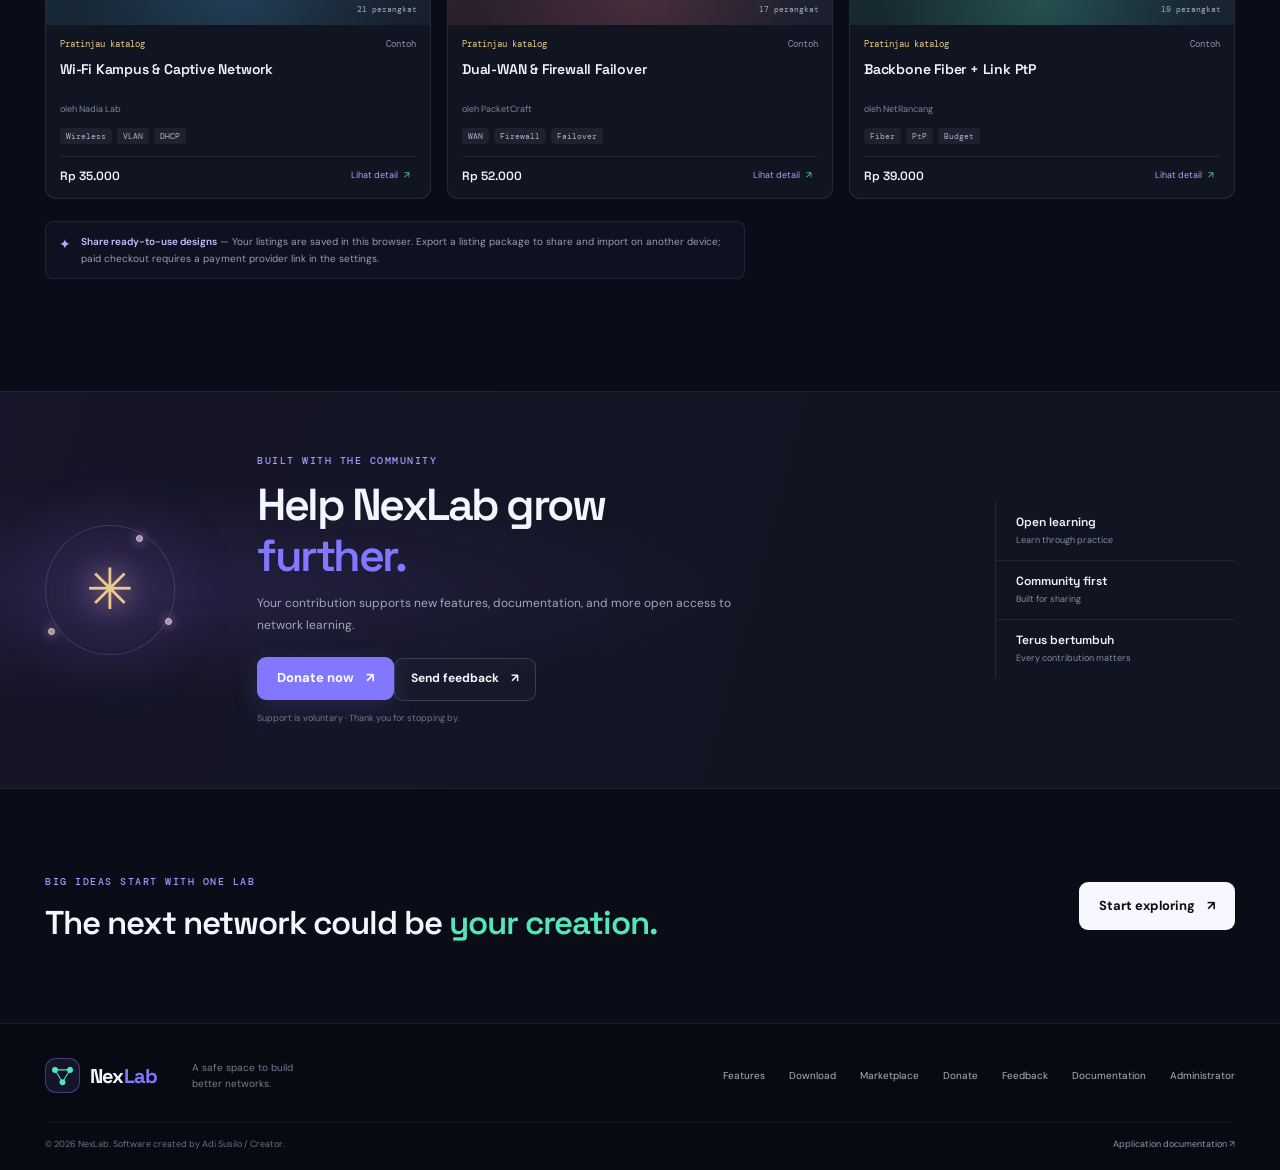
==== commit 91c730f7: "feat: add splash screen with animation, voice & sound + split Donasi/Feedback + network fixes Splash" ====
--- a/WebSite/index.html
+++ b/WebSite/index.html
@@ -30,7 +30,9 @@
       <a href="#fitur">Fitur</a>
       <a href="#download">Download</a>
       <a href="#marketplace">Marketplace</a>
-      <a href="#donasi">Dukung project</a>
+      <a href="#donasi">Donasi</a>
+      <a href="#feedback">Feedback</a>
+      <a href="document.html">Documentasi</a>
     </nav>
     <label class="language-picker"><span data-i18n>Language</span><select id="language-select" aria-label="Language"><option value="en">English</option><option value="id">Bahasa Indonesia</option></select></label>
     <a class="button button-small button-outline header-cta" href="#download">Mulai gratis <span aria-hidden="true">↗</span></a>
@@ -147,7 +149,7 @@
     <section class="donate-section" id="donasi">
       <div class="section-wrap donate-inner">
         <div class="donate-emblem" aria-hidden="true"><span>✳</span><i></i><i></i><i></i></div>
-        <div class="donate-copy"><div class="eyebrow">DIBANGUN BERSAMA KOMUNITAS</div><h2>Bantu NexLab tumbuh<br><span>lebih jauh.</span></h2><p>Kontribusimu membantu pengembangan fitur baru, dokumentasi, dan akses belajar jaringan yang lebih terbuka.</p><button class="button button-primary" id="support-open" type="button">Dukung project & kirim masukan <span aria-hidden="true">↗</span></button><span class="donate-small">Dukungan bersifat sukarela · Terima kasih sudah mampir.</span></div>
+        <div class="donate-copy"><div class="eyebrow">DIBANGUN BERSAMA KOMUNITAS</div><h2>Bantu NexLab tumbuh<br><span>lebih jauh.</span></h2><p>Kontribusimu membantu pengembangan fitur baru, dokumentasi, dan akses belajar jaringan yang lebih terbuka.</p><button class="button button-primary" id="donate-open" type="button">Donasi sekaran <span aria-hidden="true">↗</span></button><button class="button button-outline button-small" id="feedback-open" type="button">Kirim masukan <span aria-hidden="true">↗</span></button><span class="donate-small">Dukungan bersifat sukarela · Terima kasih sudah mampir.</span></div>
         <div class="donate-stats"><div><b>Open learning</b><span>Belajar dengan praktik</span></div><div><b>Community first</b><span>Dibangun untuk berbagi</span></div><div><b>Terus bertumbuh</b><span>Setiap dukungan berarti</span></div></div>
       </div>
     </section>
@@ -155,19 +157,27 @@
     <section class="cta-strip section-wrap"><div><span class="eyebrow">IDE BESAR DIMULAI DARI SATU LAB</span><h2>Jaringan berikutnya bisa jadi <span>karyamu.</span></h2></div><a class="button button-light" href="#download">Mulai eksplorasi <span>↗</span></a></section>
   </main>
 
-  <footer class="site-footer"><div class="section-wrap footer-main"><a class="brand" href="#home"><span class="brand-mark" aria-hidden="true"><svg viewBox="0 0 36 36"><path d="M8 10.5 28 10.5 18 27Z"/><circle cx="8" cy="10.5" r="3.5"/><circle cx="28" cy="10.5" r="3.5"/><circle cx="18" cy="27" r="3.5"/></svg></span><span>Nex<span>Lab</span></span></a><p>Ruang aman untuk membangun<br>jaringan yang lebih baik.</p><div class="footer-links"><a href="#fitur">Fitur</a><a href="#download">Download</a><a href="#marketplace">Marketplace</a><a href="#donasi">Dukung project</a><a href="admin.html">Administrator</a></div></div><div class="section-wrap footer-bottom"><span>© <span id="year"></span> NexLab. Software dibuat oleh Adi Susilo / Creator.</span><a href="../README.md" target="_blank" rel="noreferrer">Dokumentasi aplikasi ↗</a></div></footer>
+  <footer class="site-footer"><div class="section-wrap footer-main"><a class="brand" href="#home"><span class="brand-mark" aria-hidden="true"><svg viewBox="0 0 36 36"><path d="M8 10.5 28 10.5 18 27Z"/><circle cx="8" cy="10.5" r="3.5"/><circle cx="28" cy="10.5" r="3.5"/><circle cx="18" cy="27" r="3.5"/></svg></span><span>Nex<span>Lab</span></span></a><p>Ruang aman untuk membangun<br>jaringan yang lebih baik.</p><div class="footer-links"><a href="#fitur">Fitur</a><a href="#download">Download</a><a href="#marketplace">Marketplace</a><a href="#donasi">Donasi</a><a href="#feedback">Feedback</a><a href="document.html">Documentasi</a><a href="admin.html">Administrator</a></div></div><div class="section-wrap footer-bottom"><span>© <span id="year"></span> NexLab. Software dibuat oleh Adi Susilo / Creator.</span><a href="../README.md" target="_blank" rel="noreferrer">Dokumentasi aplikasi ↗</a></div></footer>
 
   <dialog class="detail-dialog" id="detail-dialog" aria-labelledby="detail-title"></dialog>
-  <dialog class="sell-dialog" id="support-dialog" aria-labelledby="support-title">
-    <form id="support-form">
-      <div class="dialog-heading"><div><div class="eyebrow">DUKUNG NEXLAB</div><h2 id="support-title">Pilih donasi & kirim masukan.</h2></div><button class="dialog-close" type="button" data-close-dialog aria-label="Tutup">×</button></div>
+  <dialog class="sell-dialog" id="donate-dialog" aria-labelledby="donate-title">
+    <form id="donate-form">
+      <div class="dialog-heading"><div><div class="eyebrow">Dukung Pengembangan</div><h2 id="donate-title">Pilih metode donasi.</h2></div><button class="dialog-close" type="button" data-close-dialog aria-label="Tutup">×</button></div>
+      <p class="dialog-intro">Dukungan bersifat sukarela. Pilih layanan pembayaran favoritmu di bawah ini.</p>
+      <div class="donation-grid">
+        <a class="button button-primary donation-link" id="donation-saweria" href="#" target="_blank" rel="noopener noreferrer">Saweria <span aria-hidden="true">↗</span></a>
+        <a class="button button-outline donation-link" id="donation-paypal" href="#" target="_blank" rel="noopener noreferrer">PayPal <span aria-hidden="true">↗</span></a>
+      </div>
+    </form>
+  </dialog>
+  <dialog class="sell-dialog" id="feedback-dialog" aria-labelledby="feedback-title">
+    <form id="feedback-form">
+      <div class="dialog-heading"><div><div class="eyebrow">KIRIM MASUKAN</div><h2 id="feedback-title">Kirim masukan terenkripsi.</h2></div><button class="dialog-close" type="button" data-close-dialog aria-label="Tutup">×</button></div>
       <p class="dialog-intro">Masukan dienkripsi di perangkatmu dan diunduh sebagai file. Kirim file tersebut kepada admin melalui kanal terpisah agar dapat dibuka di dashboard.</p>
-      <label class="form-field">Metode donasi<select name="method" required><option value="saweria">Saweria</option><option value="paypal">PayPal</option></select></label>
       <label class="form-field">Email/kontak <span class="optional">(opsional, terenkripsi)</span><input name="contact" type="text" maxlength="160" autocomplete="email"></label>
       <label class="form-field">Pesan untuk admin<textarea name="message" rows="5" maxlength="3000" required placeholder="Tuliskan masukan, kritik, atau saran untuk NexLab."></textarea></label>
-      <div class="form-message" id="support-message" role="status"></div>
-      <div class="donation-next hidden" id="donation-next"><span>File terenkripsi sudah diunduh.</span><a class="button button-outline" id="donation-link" href="#" target="_blank" rel="noopener noreferrer">Lanjutkan ke donasi <span aria-hidden="true">↗</span></a></div>
-      <div class="dialog-actions"><button class="button button-primary" id="support-submit" type="submit">Enkripsi & unduh masukan</button></div>
+      <div class="form-message" id="feedback-message" role="status"></div>
+      <div class="dialog-actions"><button class="button button-primary" id="feedback-submit" type="submit">Enkripsi & unduh masukan</button></div>
     </form>
   </dialog>
   <dialog class="sell-dialog" id="sell-dialog" aria-labelledby="sell-title">
--- a/WebSite/styles.css
+++ b/WebSite/styles.css
@@ -265,6 +265,8 @@
 .detail-disclaimer { margin: 12px 0 0; color: #768095; font-size: 9px; }
 .sell-dialog { width: min(530px, calc(100% - 28px)); max-height: 90vh; overflow-y: auto; }
 .sell-dialog form { padding: 24px; }
+.donation-grid { display: grid; gap: 10px; }
+.donation-grid .button { min-height: 42px; font-size: 11px; justify-content: center; }
 .dialog-heading { display: flex; align-items: start; justify-content: space-between; gap: 20px; }
 .dialog-heading h2 { margin: 7px 0 0; font: 600 25px var(--display); letter-spacing: -.8px; }
 .dialog-close { display: grid; place-items: center; width: 32px; height: 32px; flex: 0 0 auto; border: 1px solid rgba(195,205,255,.16); border-radius: 8px; background: rgba(11,14,24,.7); color: #b9c0d0; font-size: 21px; cursor: pointer; }
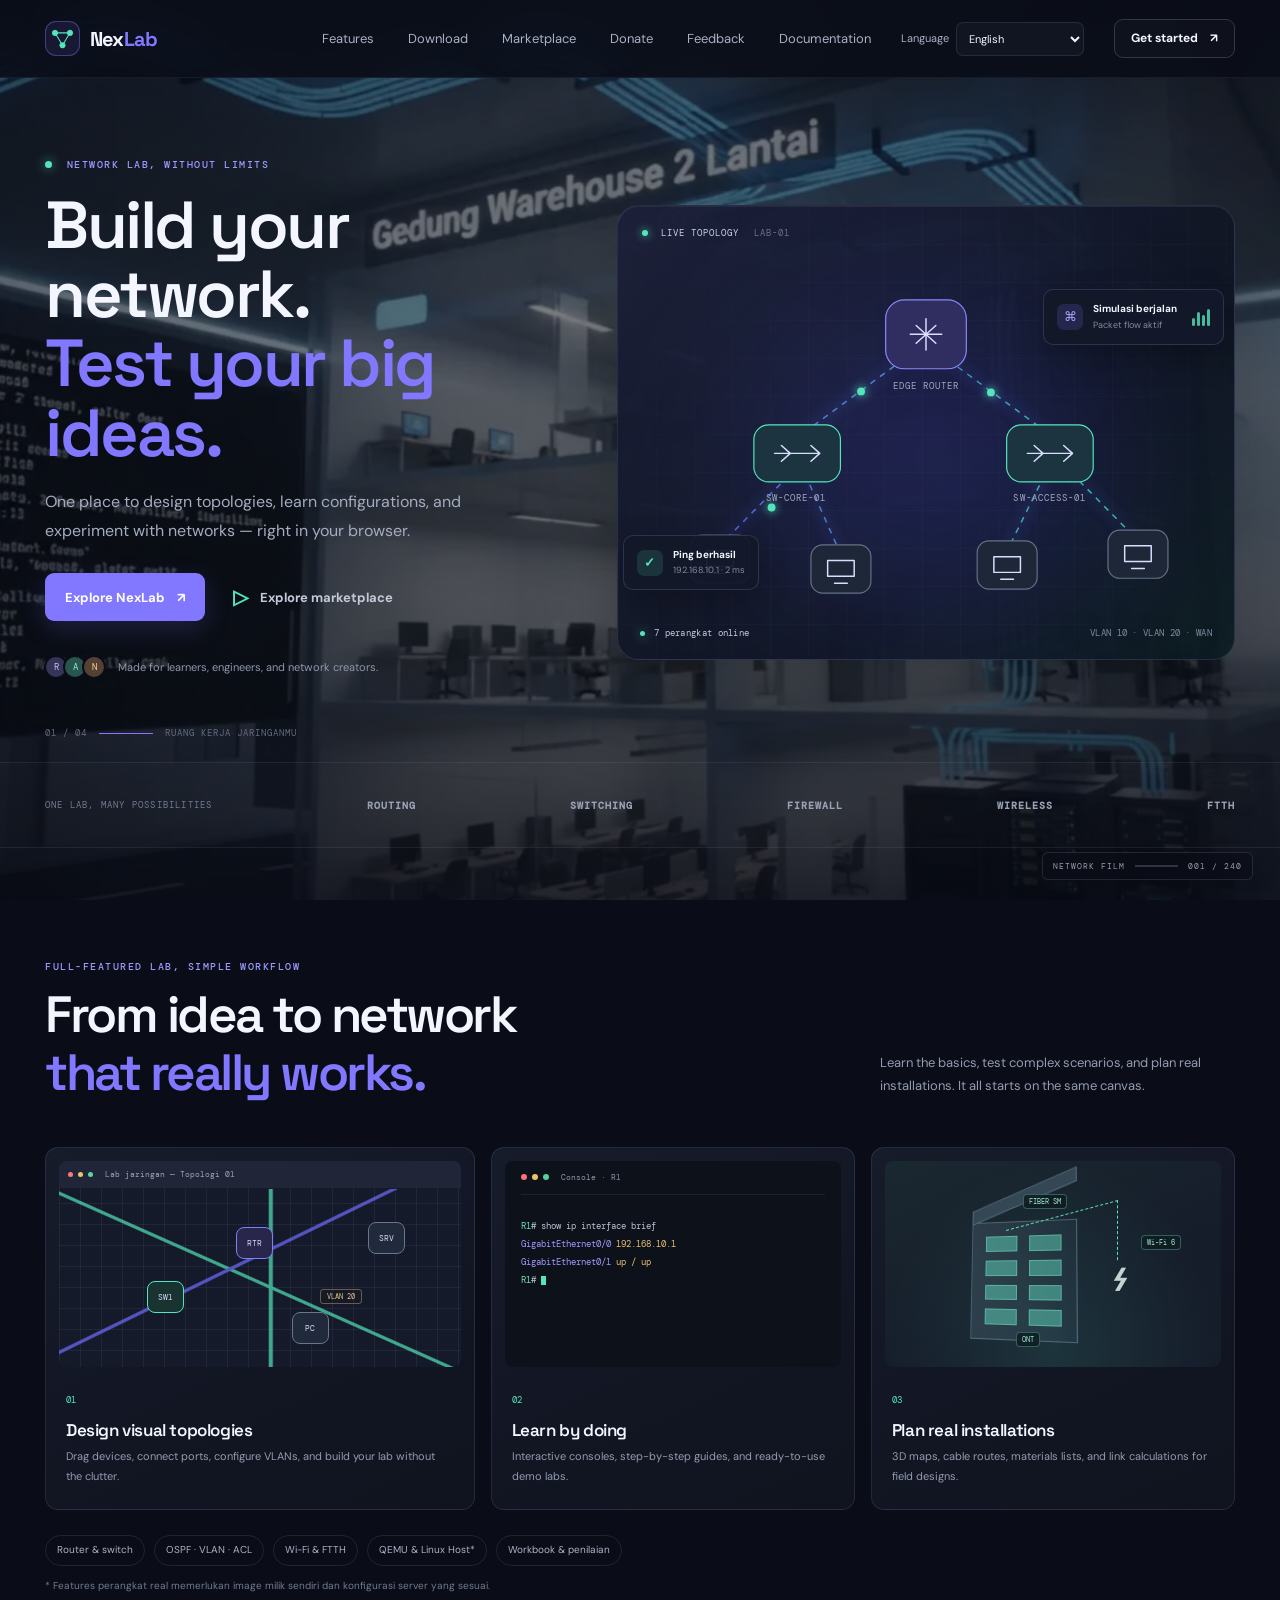
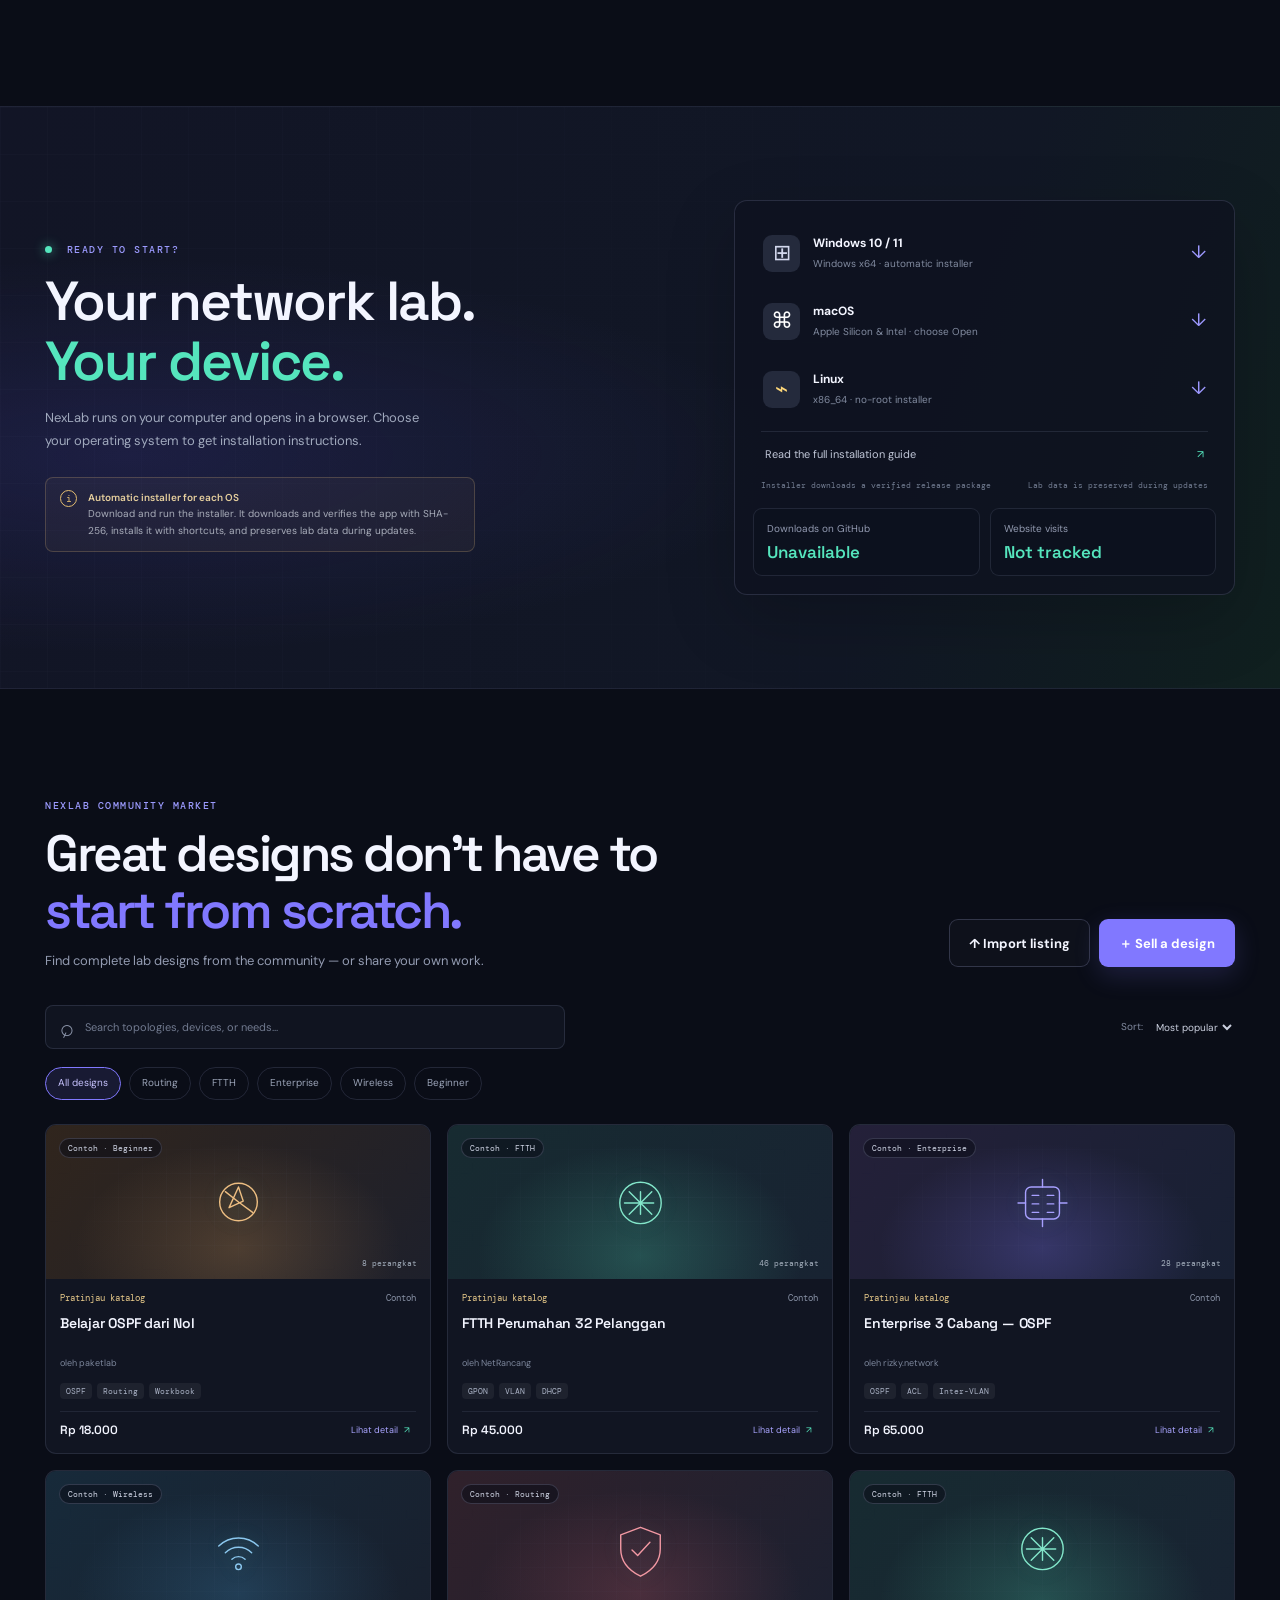
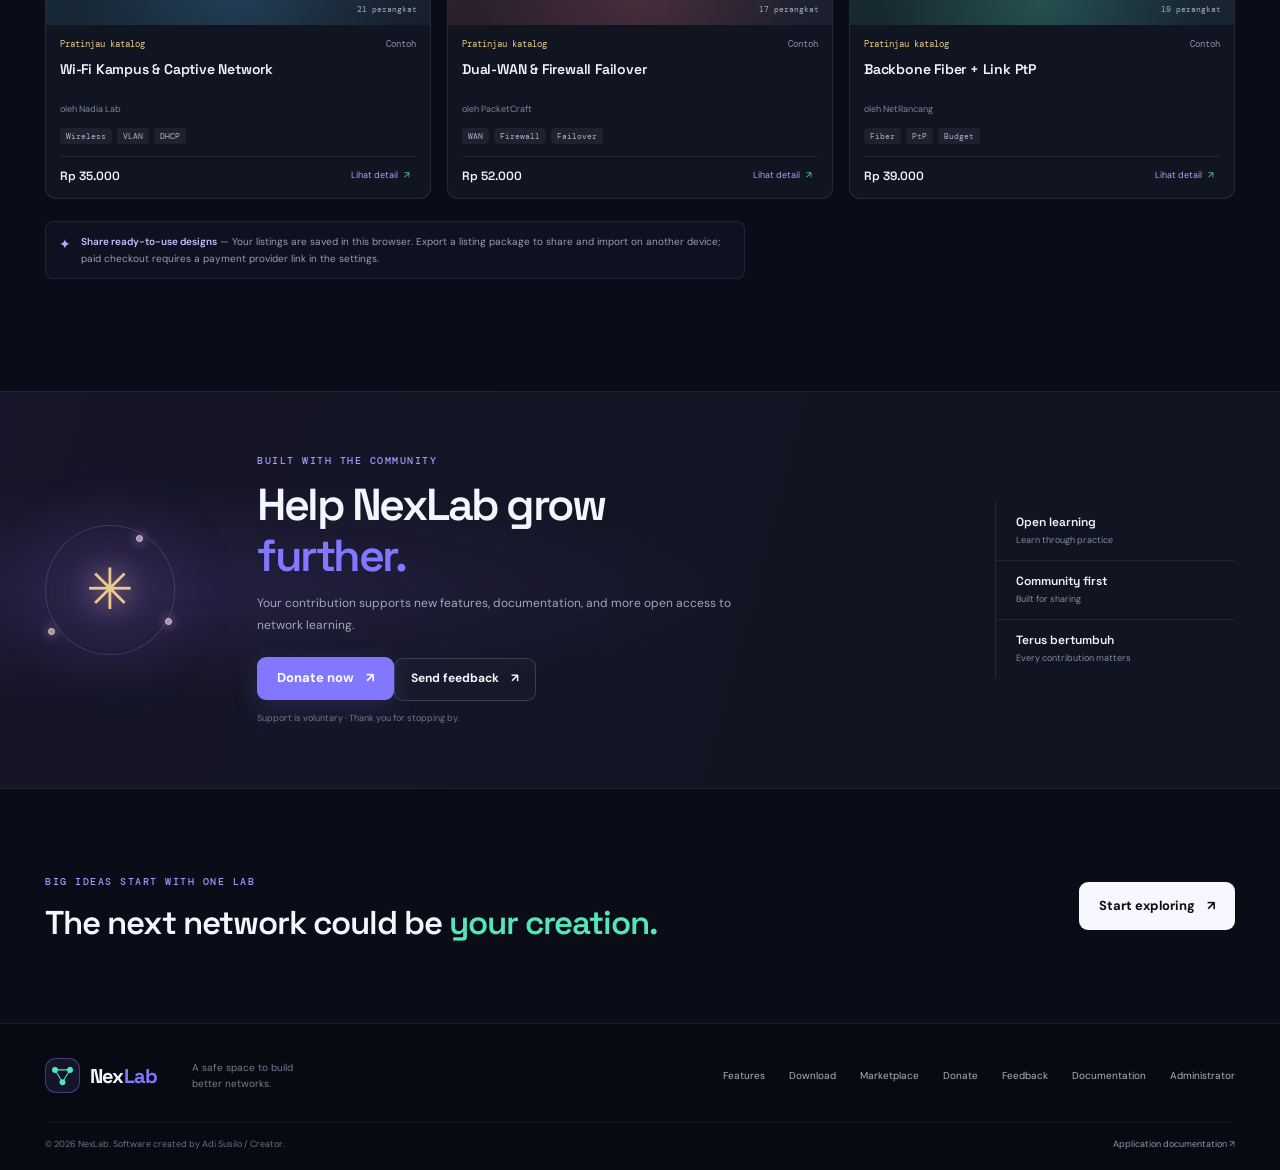
==== commit 77ca9976: "feat: complete documentation, fix website & API bugs + bump v1.4.5 App (server): - Reject malformed " ====
--- a/WebSite/index.html
+++ b/WebSite/index.html
@@ -9,7 +9,6 @@
   <title>NexLab — Rancang. Simulasikan. Hubungkan.</title>
   <link rel="stylesheet" href="styles.css">
   <script src="config.js"></script>
-  <script src="support-crypto.js" defer></script>
   <script src="i18n.js" defer></script>
   <script src="app.js" defer></script>
 </head>
@@ -114,7 +113,7 @@
           <a class="download-option" data-download="windows" href="https://github.com/Mrx112/nexlab/releases/latest/download/NexLab-Setup-Windows.cmd"><span class="os-icon windows-icon">⊞</span><span class="os-text"><b>Windows 10 / 11</b><small>Windows x64 · installer otomatis</small></span><span class="download-arrow">↓</span></a>
           <a class="download-option" data-download="macos" href="https://github.com/Mrx112/nexlab/releases/latest/download/NexLab-Setup-macOS.command"><span class="os-icon apple-icon">⌘</span><span class="os-text"><b>macOS</b><small>Apple Silicon &amp; Intel · pilih Open</small></span><span class="download-arrow">↓</span></a>
           <a class="download-option" data-download="linux" href="https://github.com/Mrx112/nexlab/releases/latest/download/NexLab-Setup-Linux.sh"><span class="os-icon linux-icon">⌁</span><span class="os-text"><b>Linux</b><small>x86_64 · installer tanpa root</small></span><span class="download-arrow">↓</span></a>
-          <a class="download-guide" href="../README.md" target="_blank" rel="noreferrer">Baca panduan instalasi lengkap <span>↗</span></a>
+          <a class="download-guide" href="document.html#instalasi">Baca panduan instalasi lengkap <span>↗</span></a>
           <div class="download-meta"><span>Installer mengunduh paket rilis terverifikasi</span><span>Data lab tetap tersimpan saat update</span></div>
           <div class="public-metrics" aria-live="polite">
             <div><span>Downloads on GitHub</span><b id="release-download-count">Loading…</b></div>
@@ -147,9 +146,10 @@
     </section>
 
     <section class="donate-section" id="donasi">
+      <span id="feedback" class="anchor-target" aria-hidden="true"></span>
       <div class="section-wrap donate-inner">
         <div class="donate-emblem" aria-hidden="true"><span>✳</span><i></i><i></i><i></i></div>
-        <div class="donate-copy"><div class="eyebrow">DIBANGUN BERSAMA KOMUNITAS</div><h2>Bantu NexLab tumbuh<br><span>lebih jauh.</span></h2><p>Kontribusimu membantu pengembangan fitur baru, dokumentasi, dan akses belajar jaringan yang lebih terbuka.</p><button class="button button-primary" id="donate-open" type="button">Donasi sekaran <span aria-hidden="true">↗</span></button><button class="button button-outline button-small" id="feedback-open" type="button">Kirim masukan <span aria-hidden="true">↗</span></button><span class="donate-small">Dukungan bersifat sukarela · Terima kasih sudah mampir.</span></div>
+        <div class="donate-copy"><div class="eyebrow">DIBANGUN BERSAMA KOMUNITAS</div><h2>Bantu NexLab tumbuh<br><span>lebih jauh.</span></h2><p>Kontribusimu membantu pengembangan fitur baru, dokumentasi, dan akses belajar jaringan yang lebih terbuka.</p><button class="button button-primary" id="donate-open" type="button">Donasi sekarang <span aria-hidden="true">↗</span></button><button class="button button-outline button-small" id="feedback-open" type="button">Kirim masukan <span aria-hidden="true">↗</span></button><span class="donate-small">Dukungan bersifat sukarela · Terima kasih sudah mampir.</span></div>
         <div class="donate-stats"><div><b>Open learning</b><span>Belajar dengan praktik</span></div><div><b>Community first</b><span>Dibangun untuk berbagi</span></div><div><b>Terus bertumbuh</b><span>Setiap dukungan berarti</span></div></div>
       </div>
     </section>
@@ -157,7 +157,7 @@
     <section class="cta-strip section-wrap"><div><span class="eyebrow">IDE BESAR DIMULAI DARI SATU LAB</span><h2>Jaringan berikutnya bisa jadi <span>karyamu.</span></h2></div><a class="button button-light" href="#download">Mulai eksplorasi <span>↗</span></a></section>
   </main>
 
-  <footer class="site-footer"><div class="section-wrap footer-main"><a class="brand" href="#home"><span class="brand-mark" aria-hidden="true"><svg viewBox="0 0 36 36"><path d="M8 10.5 28 10.5 18 27Z"/><circle cx="8" cy="10.5" r="3.5"/><circle cx="28" cy="10.5" r="3.5"/><circle cx="18" cy="27" r="3.5"/></svg></span><span>Nex<span>Lab</span></span></a><p>Ruang aman untuk membangun<br>jaringan yang lebih baik.</p><div class="footer-links"><a href="#fitur">Fitur</a><a href="#download">Download</a><a href="#marketplace">Marketplace</a><a href="#donasi">Donasi</a><a href="#feedback">Feedback</a><a href="document.html">Documentasi</a><a href="admin.html">Administrator</a></div></div><div class="section-wrap footer-bottom"><span>© <span id="year"></span> NexLab. Software dibuat oleh Adi Susilo / Creator.</span><a href="../README.md" target="_blank" rel="noreferrer">Dokumentasi aplikasi ↗</a></div></footer>
+  <footer class="site-footer"><div class="section-wrap footer-main"><a class="brand" href="#home"><span class="brand-mark" aria-hidden="true"><svg viewBox="0 0 36 36"><path d="M8 10.5 28 10.5 18 27Z"/><circle cx="8" cy="10.5" r="3.5"/><circle cx="28" cy="10.5" r="3.5"/><circle cx="18" cy="27" r="3.5"/></svg></span><span>Nex<span>Lab</span></span></a><p>Ruang aman untuk membangun<br>jaringan yang lebih baik.</p><div class="footer-links"><a href="#fitur">Fitur</a><a href="#download">Download</a><a href="#marketplace">Marketplace</a><a href="#donasi">Donasi</a><a href="#feedback">Feedback</a><a href="document.html">Documentasi</a><a href="admin.html">Administrator</a></div></div><div class="section-wrap footer-bottom"><span>© <span id="year"></span> NexLab. Software dibuat oleh Adi Susilo / Creator.</span><a href="document.html">Dokumentasi aplikasi ↗</a></div></footer>
 
   <dialog class="detail-dialog" id="detail-dialog" aria-labelledby="detail-title"></dialog>
   <dialog class="sell-dialog" id="donate-dialog" aria-labelledby="donate-title">
@@ -172,12 +172,12 @@
   </dialog>
   <dialog class="sell-dialog" id="feedback-dialog" aria-labelledby="feedback-title">
     <form id="feedback-form">
-      <div class="dialog-heading"><div><div class="eyebrow">KIRIM MASUKAN</div><h2 id="feedback-title">Kirim masukan terenkripsi.</h2></div><button class="dialog-close" type="button" data-close-dialog aria-label="Tutup">×</button></div>
-      <p class="dialog-intro">Masukan dienkripsi di perangkatmu dan diunduh sebagai file. Kirim file tersebut kepada admin melalui kanal terpisah agar dapat dibuka di dashboard.</p>
-      <label class="form-field">Email/kontak <span class="optional">(opsional, terenkripsi)</span><input name="contact" type="text" maxlength="160" autocomplete="email"></label>
+      <div class="dialog-heading"><div><div class="eyebrow">KIRIM MASUKAN</div><h2 id="feedback-title">Kirim masukan ke admin.</h2></div><button class="dialog-close" type="button" data-close-dialog aria-label="Tutup">×</button></div>
+      <p class="dialog-intro">Tulis masukanmu, lalu tekan kirim. Aplikasi email di perangkatmu akan terbuka dengan pesan yang sudah terisi — tinggal tekan Kirim.</p>
+      <label class="form-field">Email/kontak <span class="optional">(opsional)</span><input name="contact" type="text" maxlength="160" autocomplete="email"></label>
       <label class="form-field">Pesan untuk admin<textarea name="message" rows="5" maxlength="3000" required placeholder="Tuliskan masukan, kritik, atau saran untuk NexLab."></textarea></label>
       <div class="form-message" id="feedback-message" role="status"></div>
-      <div class="dialog-actions"><button class="button button-primary" id="feedback-submit" type="submit">Enkripsi & unduh masukan</button></div>
+      <div class="dialog-actions"><button class="button button-primary" id="feedback-submit" type="submit">Kirim lewat email</button></div>
     </form>
   </dialog>
   <dialog class="sell-dialog" id="sell-dialog" aria-labelledby="sell-title">
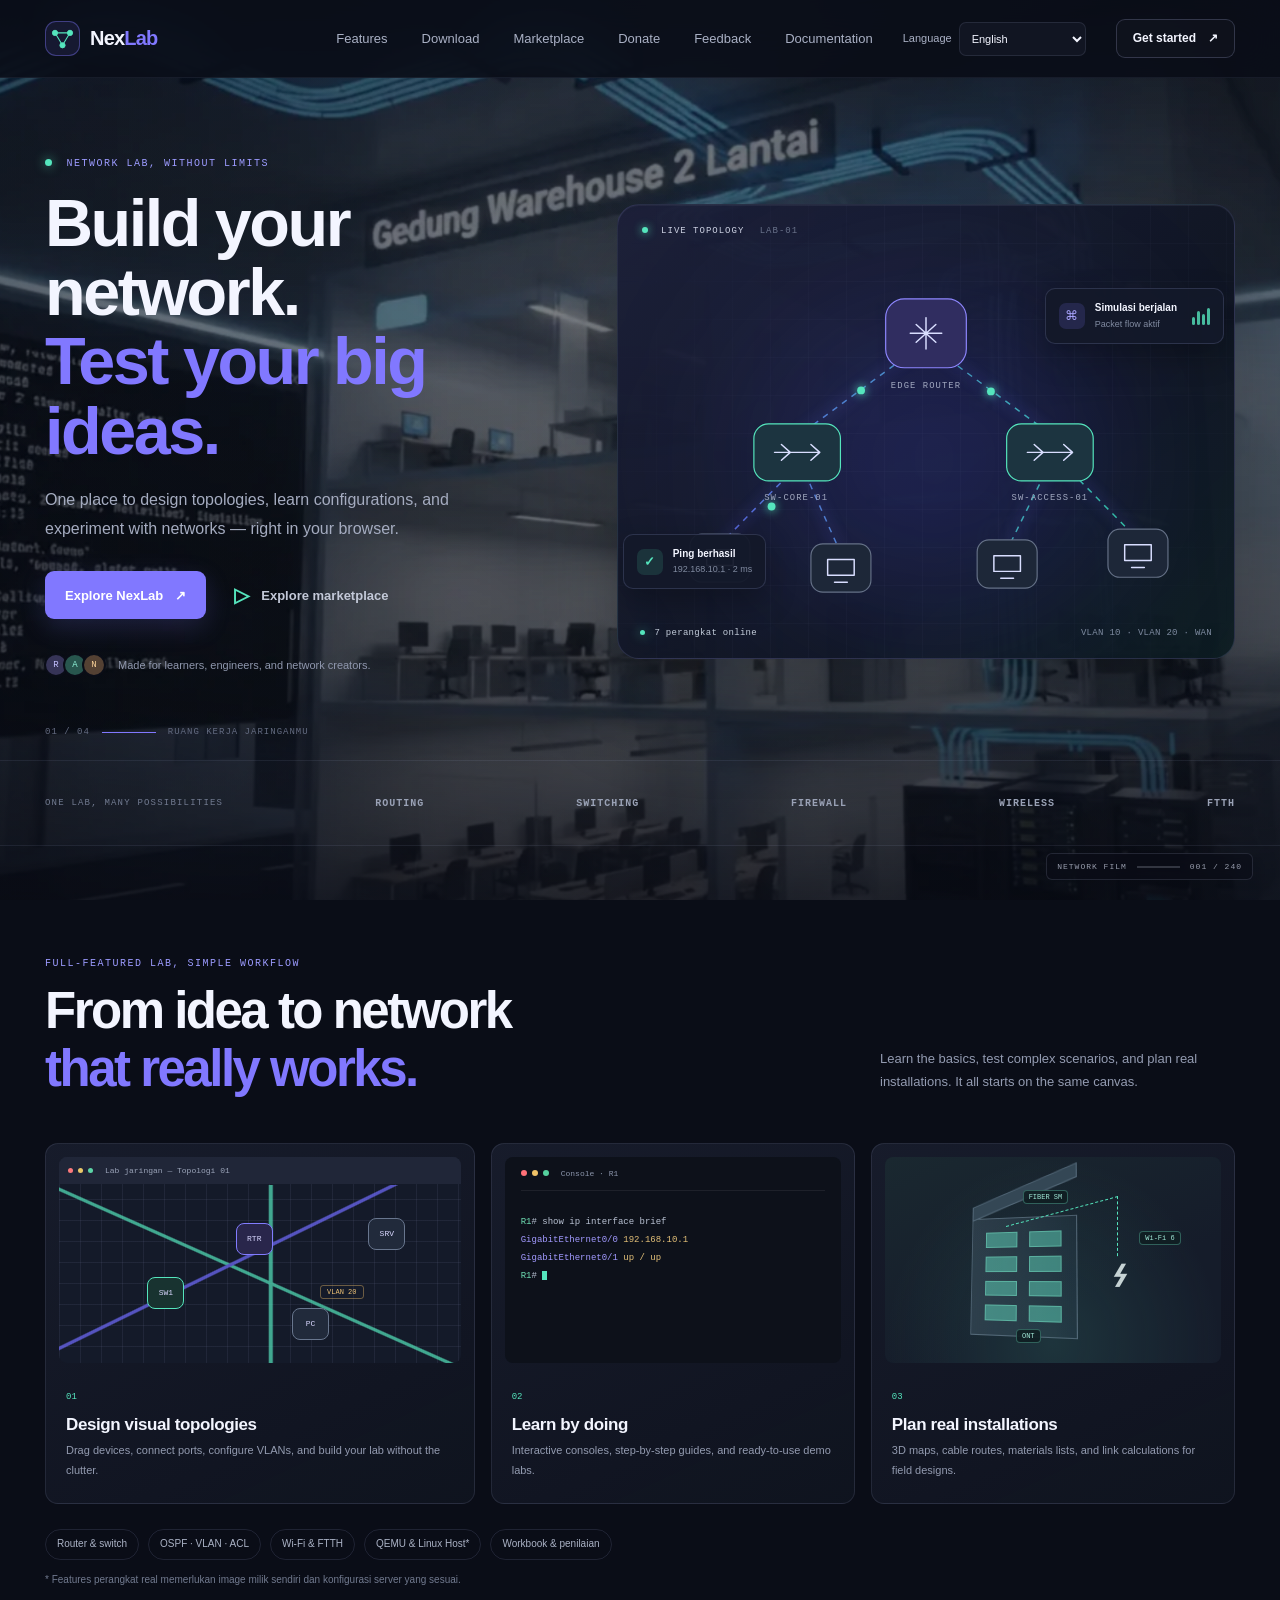
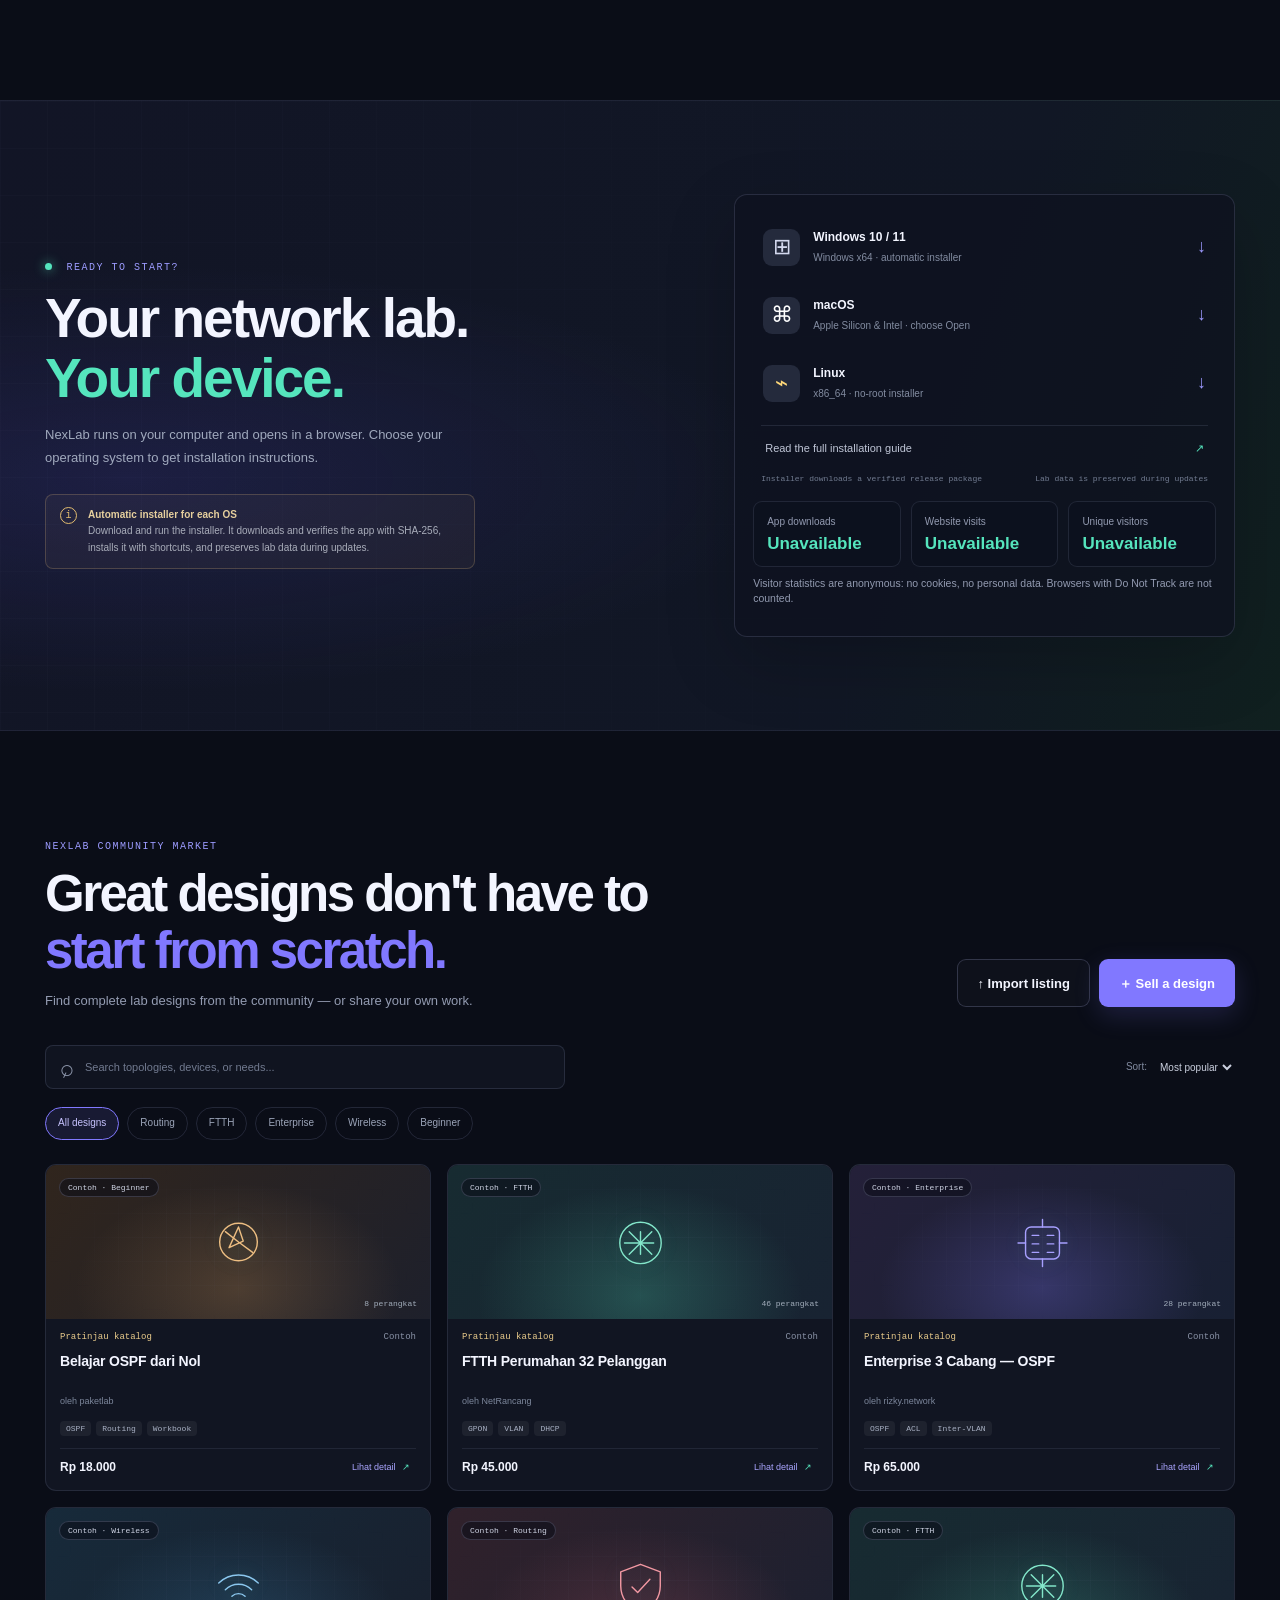
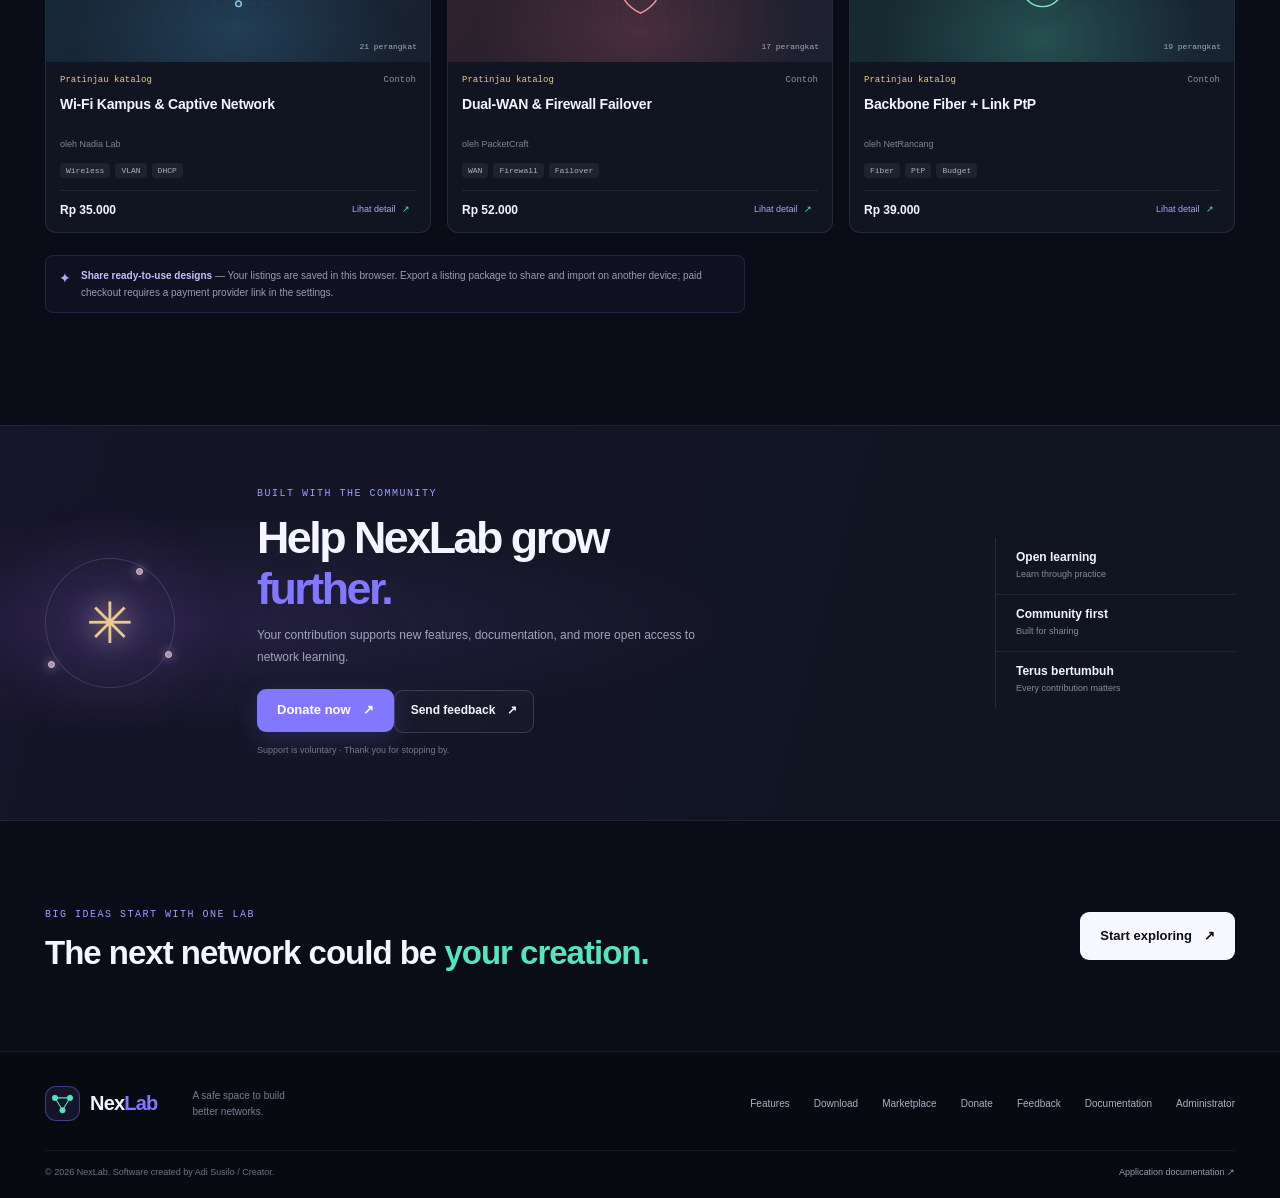
==== commit c1b822ee: "feat(website): anonymous visitor tracking + security hardening Visitor tracking: - New tracking.js: " ====
--- a/WebSite/index.html
+++ b/WebSite/index.html
@@ -2,6 +2,8 @@
 <html lang="en">
 <head>
   <meta charset="utf-8">
+  <meta http-equiv="Content-Security-Policy" content="default-src 'self'; script-src 'self'; style-src 'self' 'unsafe-inline'; img-src 'self' data:; font-src 'self' data:; connect-src 'self' https://api.github.com https://abacus.jasoncameron.dev; object-src 'none'; base-uri 'self'; form-action 'self' mailto:; upgrade-insecure-requests">
+  <meta name="referrer" content="strict-origin-when-cross-origin">
   <meta name="viewport" content="width=device-width, initial-scale=1">
   <meta name="theme-color" content="#0a0d17">
   <meta name="description" content="NexLab adalah lab jaringan interaktif untuk belajar, merancang topologi, dan menjalankan simulasi jaringan.">
@@ -9,6 +11,7 @@
   <title>NexLab — Rancang. Simulasikan. Hubungkan.</title>
   <link rel="stylesheet" href="styles.css">
   <script src="config.js"></script>
+  <script src="tracking.js" defer></script>
   <script src="i18n.js" defer></script>
   <script src="app.js" defer></script>
 </head>
@@ -48,6 +51,7 @@
           <a class="button button-quiet" href="#marketplace"><span class="play-icon" aria-hidden="true">▷</span> Lihat marketplace</a>
         </div>
         <div class="hero-proof"><span class="avatar-stack"><i>R</i><i>A</i><i>N</i></span><span>Dibuat untuk pembelajar, engineer, dan kreator jaringan.</span></div>
+        <div class="visitor-badge" id="visitor-badge" aria-live="polite"><span class="live-pulse" aria-hidden="true"></span><span><b id="hero-visitors">…</b> pengunjung · <b id="hero-visits">…</b> kunjungan</span></div>
       </div>
       <div class="hero-art" aria-label="Ilustrasi topologi jaringan NexLab">
         <div class="art-glow"></div>
@@ -116,9 +120,11 @@
           <a class="download-guide" href="document.html#instalasi">Baca panduan instalasi lengkap <span>↗</span></a>
           <div class="download-meta"><span>Installer mengunduh paket rilis terverifikasi</span><span>Data lab tetap tersimpan saat update</span></div>
           <div class="public-metrics" aria-live="polite">
-            <div><span>Downloads on GitHub</span><b id="release-download-count">Loading…</b></div>
-            <div><span>Website visits</span><b>Not tracked</b></div>
+            <div><span>Unduhan aplikasi</span><b id="release-download-count">Memuat…</b></div>
+            <div><span>Kunjungan website</span><b id="site-visit-count">Memuat…</b></div>
+            <div><span>Pengunjung unik</span><b id="site-visitor-count">Memuat…</b></div>
           </div>
+          <p class="privacy-note">Statistik pengunjung dihitung anonim: tanpa cookie, tanpa data pribadi. Browser dengan Do Not Track tidak dihitung.</p>
         </div>
       </div>
     </section>
--- a/WebSite/styles.css
+++ b/WebSite/styles.css
@@ -416,3 +416,18 @@
   .admin-metric { min-height: 106px; padding: 12px; }
   .admin-metric > b { font-size: 18px; }
 }
+.public-metrics { grid-template-columns: repeat(3, minmax(0, 1fr)); }
+.privacy-note { margin-top: 9px; color: var(--muted); font-size: 10.5px; line-height: 1.5; }
+.visitor-badge { display: inline-flex; align-items: center; gap: 9px; margin-top: 14px; padding: 7px 13px; border: 1px solid var(--line); border-radius: 999px; background: rgba(14,18,31,.6); color: #aab2c7; font-size: 11.5px; }
+.visitor-badge b { color: var(--mint); font-weight: 600; }
+.visitor-badge.hidden-stats { display: none; }
+@media (max-width: 560px) { .public-metrics { grid-template-columns: 1fr; } }
+.visit-chart { display: grid; grid-template-columns: repeat(14, minmax(0, 1fr)); gap: 6px; align-items: end; height: 190px; padding-top: 18px; }
+.visit-chart > p { grid-column: 1 / -1; align-self: center; color: var(--muted); }
+.visit-bar { display: grid; grid-template-rows: auto 1fr auto; gap: 4px; height: 100%; text-align: center; min-width: 0; }
+.visit-bar b { color: var(--text); font-size: 10.5px; font-weight: 600; }
+.visit-bar i { align-self: end; display: block; min-height: 2px; border-radius: 4px 4px 1px 1px; background: linear-gradient(180deg, var(--mint), #6574ff); }
+.visit-bar small { color: var(--muted); font-size: 9.5px; white-space: nowrap; overflow: hidden; }
+.visit-bar.is-today i { box-shadow: 0 0 12px rgba(85,229,189,.45); }
+.admin-logout { width: 100%; margin-top: 12px; }
+@media (max-width: 560px) { .visit-chart { gap: 3px; } .visit-bar small { font-size: 8px; } }
